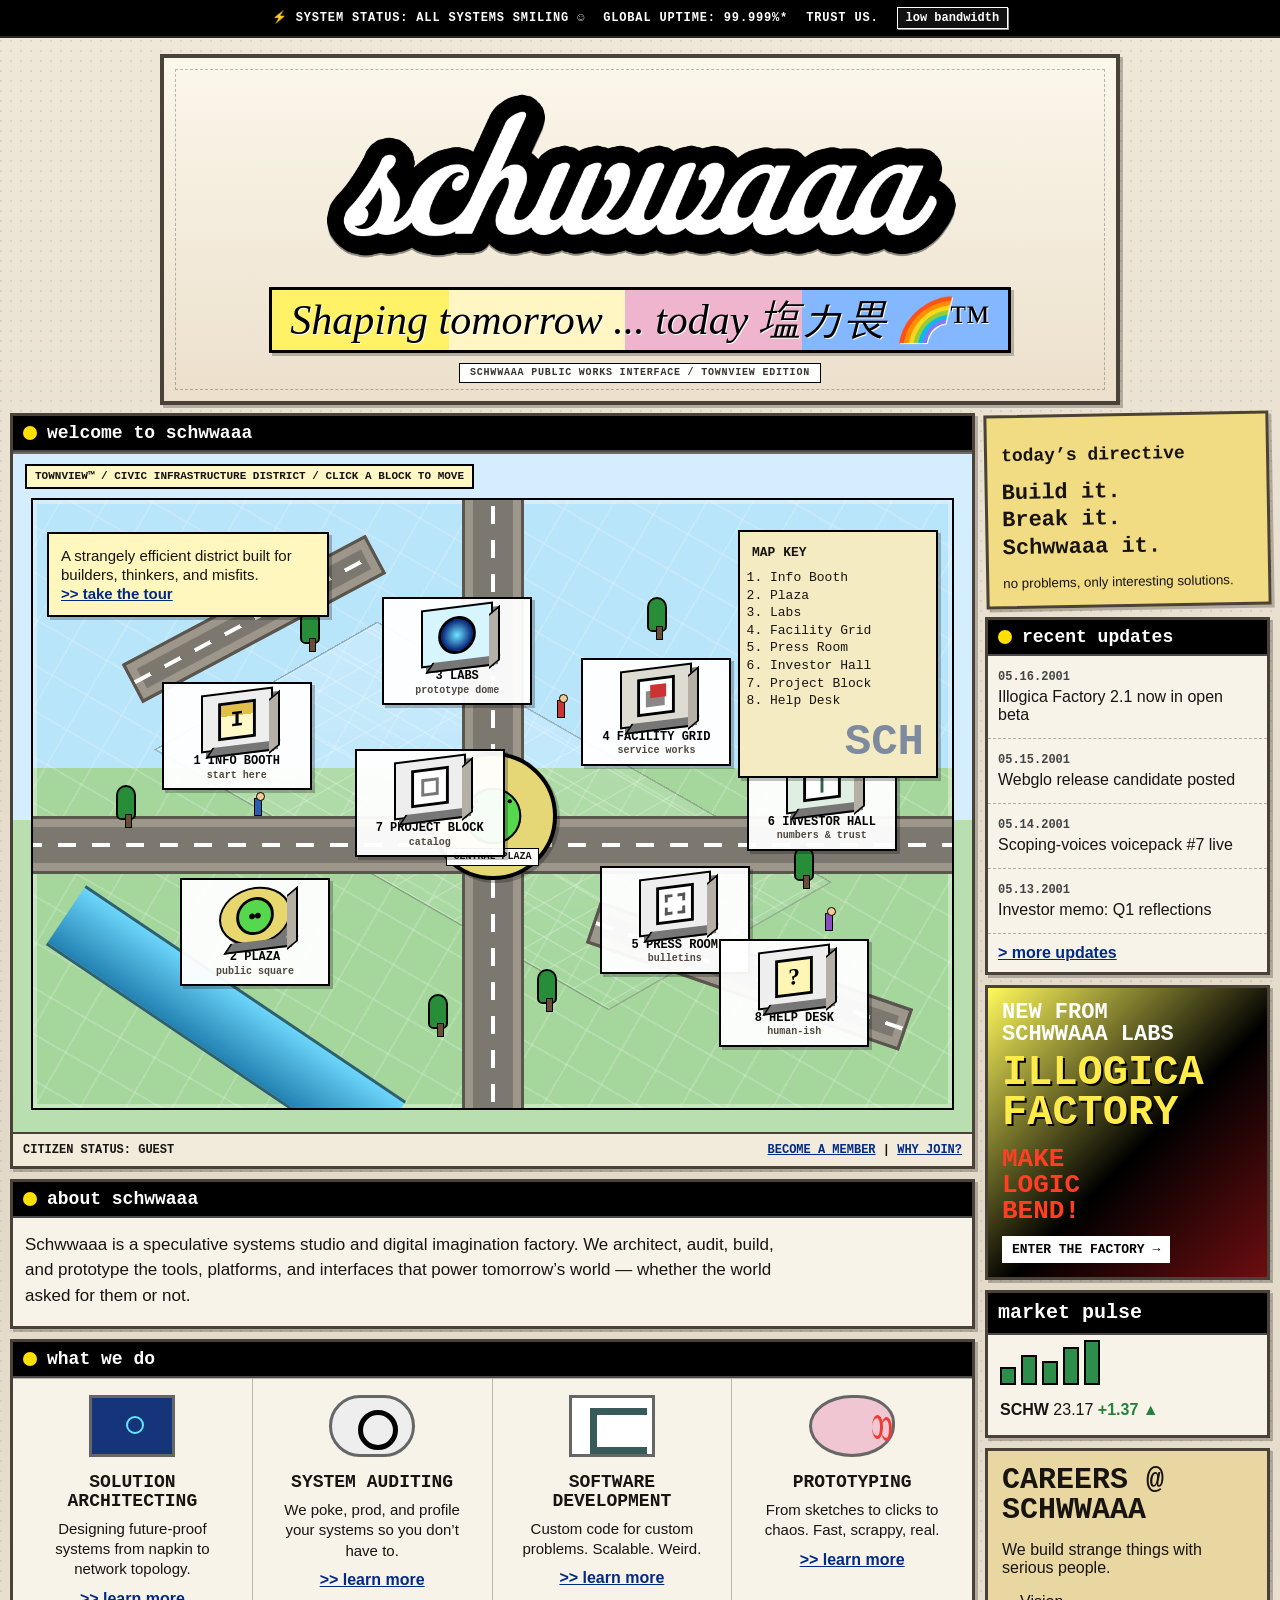
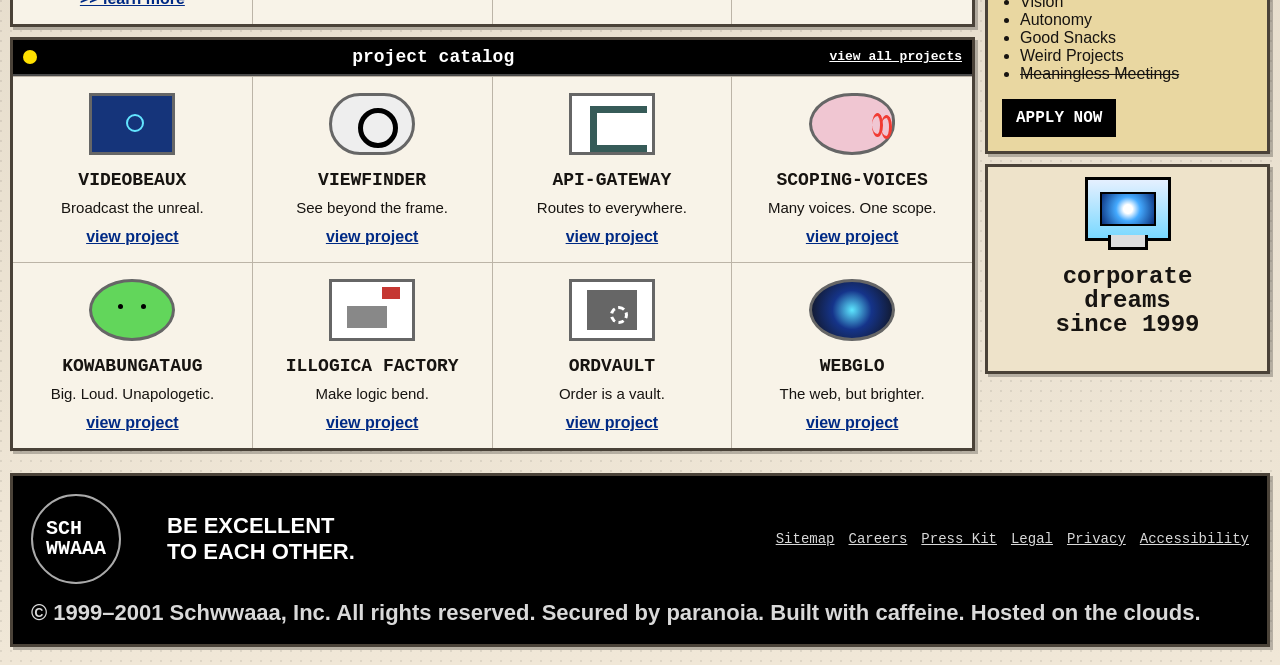
==== index.html @ 6b730156 "init" ====
<!doctype html>
<html lang="en">

<head>
    <meta charset="utf-8">
    <meta name="viewport" content="width=device-width, initial-scale=1">
    <title>schwwaaa — Shaping tomorrow ... today</title>
    <meta name="description" content="Schwwaaa architects, audits, builds, and prototypes strange useful systems for organizations shaping tomorrow today.">
    <meta name="keywords" content="schwwaaa, solution architecting, system auditing, software development, prototyping, creative technology, corporate portal, digital systems">
    <meta name="author" content="schwwaaa">
    <meta property="og:title" content="schwwaaa — Shaping tomorrow ... today">
    <meta property="og:description" content="A retro corporate portal for architecting, auditing, development, prototyping, and strange useful systems.">
    <meta property="og:type" content="website">
    <meta property="og:image" content="assets/schwwaaa-logo.png">
    <meta name="twitter:card" content="summary_large_image">
    <meta name="theme-color" content="#050505">
    <link rel="icon" href="assets/schwwaaa-logo.png">
    <link rel="stylesheet" href="styles.css">
    <script type="application/ld+json">
        {
            "@context": "https://schema.org",
            "@type": "Organization",
            "name": "schwwaaa",
            "url": "https://YOUR-DOMAIN",
            "description": "Schwwaaa provides solution architecting, system auditing, software development, and prototyping for strange useful systems.",
            "sameAs": [],
            "serviceType": ["Solution architecting", "System auditing", "Software development", "Prototyping"]
        }
    </script>
</head>

<body>
    <a class="skip-link" href="#main">Skip to content</a>

    <div class="system-strip" role="banner">
        <span>⚡ SYSTEM STATUS: <b>ALL SYSTEMS SMILING</b> ☺</span>
        <span>GLOBAL UPTIME: <b>99.999%*</b></span>
        <span>TRUST US.</span>
        <button class="tiny-mode" type="button" aria-pressed="false">low bandwidth</button>
    </div>

    <header class="site-header" id="top">


        <div class="brand-panel">
            <a class="brand" href="#top" aria-label="schwwaaa homepage">
                <img src="assets/schwwaaa-logo.png" alt="schwwaaa">
            </a>
            <p class="tagline">Shaping tomorrow ... today 塩カ畏 🌈™</p>
        </div>

        <!-- <form class="member-access" action="#search" aria-label="member access login">
      <h2>member access</h2>
      <label>username <input name="username" autocomplete="username"></label>
      <label>password <input type="password" name="password" autocomplete="current-password"></label>
      <button type="submit">login</button>
      <p><a href="#">register now!</a> | <a href="#">lost password?</a></p>
      <span class="employee-stamp">employees<br>click here</span>
    </form> -->
    </header>

    <!-- <nav class="topnav" aria-label="Main navigation">
        <a href="#home">home</a>
        <a href="#services">solutions</a>
        <a href="projects.html">projects</a>
        <a href="#about">about us</a>
        <a href="#careers">careers</a>
        <a href="#pressroom">pressroom</a>
        <a href="#contact">contact</a>
        <a href="#login">login</a>
        <form class="site-search" id="search" action="projects.html" aria-label="search schwwaaa">
            <label for="q">Search Schwwaaa</label>
            <input id="q" name="q" placeholder="Search Schwwaaa">
            <button type="submit">GO</button>
        </form>
    </nav> -->

    <div class="page-grid" id="home">

        <section class="hero-map panel" id="map" aria-labelledby="welcome-title">
            <div class="panel-title"><span></span>
                <h1 id="welcome-title">welcome to schwwaaa</h1>
            </div>
            <div class="map-stage town-stage">
                <div class="town-status">TownView™ / civic infrastructure district / click a block to move</div>
                <div class="town-board" role="img" aria-label="A retro 2.5D videogame-style town map using the Schwwaaa district icons.">
                    <div class="iso-ground"></div>
                    <div class="iso-street street-main"></div>
                    <div class="iso-street street-cross"></div>
                    <div class="iso-street street-upper"></div>
                    <div class="iso-street street-lower"></div>
                    <div class="iso-canal"></div>

                    <a class="town-node node-info" href="#info">
                        <span class="map-tile"><i class="ico booth"></i></span>
                        <b>1 Info Booth</b><em>start here</em>
                    </a>
                    <a class="town-node node-plaza" href="#plaza">
                        <span class="map-tile tile-plaza"><i class="ico plaza"></i></span>
                        <b>2 Plaza</b><em>public square</em>
                    </a>
                    <a class="town-node node-labs" href="#labs">
                        <span class="map-tile tile-labs"><i class="ico lab"></i></span>
                        <b>3 Labs</b><em>prototype dome</em>
                    </a>
                    <a class="town-node node-facility" href="#services">
                        <span class="map-tile tile-facility"><i class="ico factory"></i></span>
                        <b>4 Facility Grid</b><em>service works</em>
                    </a>
                    <a class="town-node node-press" href="#pressroom">
                        <span class="map-tile"><i class="ico press"></i></span>
                        <b>5 Press Room</b><em>bulletins</em>
                    </a>
                    <a class="town-node node-investor" href="#investors">
                        <span class="map-tile tile-investor"><i class="ico tower"></i></span>
                        <b>6 Investor Hall</b><em>numbers & trust</em>
                    </a>
                    <a class="town-node node-projects" href="projects.html">
                        <span class="map-tile"><i class="ico archive"></i></span>
                        <b>7 Project Block</b><em>catalog</em>
                    </a>
                    <a class="town-node node-help" href="#contact">
                        <span class="map-tile"><i class="ico help"></i></span>
                        <b>8 Help Desk</b><em>human-ish</em>
                    </a>

                    <div class="plaza-core" aria-hidden="true"><i class="ico plaza"></i><b>central plaza</b></div>
                    <i class="iso-tree tree-a"></i><i class="iso-tree tree-b"></i><i class="iso-tree tree-c"></i><i class="iso-tree tree-d"></i><i class="iso-tree tree-e"></i><i class="iso-tree tree-f"></i>
                    <i class="pixel-person person-a"></i><i class="pixel-person person-b"></i><i class="pixel-person person-c"></i><i class="pixel-person person-d"></i>
                </div>
                <div class="tour-note">A strangely efficient district built for builders, thinkers, and misfits.<br><a href="#about">&gt;&gt; take the tour</a></div>
                <div class="map-key"><b>MAP KEY</b>
                    <ol>
                        <li>Info Booth</li>
                        <li>Plaza</li>
                        <li>Labs</li>
                        <li>Facility Grid</li>
                        <li>Press Room</li>
                        <li>Investor Hall</li>
                        <li>Project Block</li>
                        <li>Help Desk</li>
                    </ol><em>SCH</em></div>
            </div>
            <footer class="map-footer">citizen status: guest <span><a href="#login">become a member</a> | <a href="#about">why join?</a></span></footer>
        </section>

        <aside class="left-rail" aria-label="World navigation">
            <!-- BEGIN COMMENTED OUT: enter the world
            <section class="panel menu-panel">
                <h2><span></span> enter the world</h2>
                <a href="#info"><i class="ico booth"></i><b>Info Booth</b></a>
                <a href="#map"><i class="ico town"></i><b>Town View</b></a>
                <a href="#plaza"><i class="ico plaza"></i><b>Plaza</b></a>
                <a href="#services"><i class="ico factory"></i><b>Facility Grid</b></a>
                <a href="#labs"><i class="ico lab"></i><b>Labs</b></a>
                <a href="#pressroom"><i class="ico press"></i><b>Press Room</b></a>
                <a href="#investors"><i class="ico tower"></i><b>Investor Hall</b></a>
                <a href="#careers"><i class="ico people"></i><b>Careers</b></a>
                <a href="#archive"><i class="ico archive"></i><b>The Archive</b></a>
                <a href="#contact"><i class="ico help"></i><b>Help Desk</b></a>
            </section>
            END COMMENTED OUT: enter the world -->
            <!-- BEGIN COMMENTED OUT: schwwaaa merch drop

            <section class="ad-patch merch">
                <div class="rail-marker"><i class="ico smiley"></i><span>promo</span></div>
                <h2>SCHWWAAA<br>MERCH DROP</h2>
                <p>limited run!</p>
                <div class="smile">☺</div>
                <b>TRUST<br>THE<br>PROCESS™</b>
                <small>kooky pins for cool humans</small>
            </section>
            END COMMENTED OUT: schwwaaa merch drop -->

            <!-- BEGIN COMMENTED OUT: community
<section class="panel community">
                <div class="rail-marker"><i class="ico people"></i><span>community</span></div>
                <h2><span></span> join the community</h2>
                <a href="#">› Forums</a>
                <a href="#">› Dev Diaries</a>
                <a href="#">› Idea Exchange</a>
                <a href="#">› Bug Bounty</a>
                <a href="#">› Events</a>
                <a href="#">› Member Map</a>
                <div class="tiny-crowd" aria-hidden="true"><i></i><i></i><i></i><i></i><i></i><i></i></div>
            </section>
END COMMENTED OUT: community -->

            <!-- BEGIN COMMENTED OUT: mailing list
<section class="panel loop-box">
                <div class="rail-marker"><i class="ico mail"></i><span>mailing list</span></div>
                <h2>stay in the loop</h2>
                <form action="#">
                    <label for="loop-email">Email</label>
                    <input id="loop-email" type="email" placeholder="your email">
                    <button>subscribe</button>
                    <label><input type="checkbox"> product updates</label>
                    <label><input type="checkbox"> investor updates</label>
                    <label><input type="checkbox"> chaos letters</label>
                    <small>we respect your inbox.</small>
                </form>
            </section>
END COMMENTED OUT: mailing list -->
        </aside>

        <main id="main" class="main-content">

            <section class="panel about-panel" id="about" aria-labelledby="about-title">
                <div class="panel-title"><span></span>
                    <h2 id="about-title">about schwwaaa</h2>
                </div>
                <p>Schwwaaa is a speculative systems studio and digital imagination factory. We architect, audit, build, and prototype the tools, platforms, and interfaces that power tomorrow’s world — whether the world asked for them or not.</p>
                <!-- <div class="crown-eye" aria-hidden="true"><span>♛</span><b>◉</b></div> -->
            </section>

            <section class="panel services-panel" id="services" aria-labelledby="services-title">
                <div class="panel-title"><span></span>
                    <h2 id="services-title">what we do</h2>
                </div>
                <div class="service-grid">
                    <article>
                        <i class="service-symbol architect"></i>
                        <h3>Solution architecting</h3>
                        <p>Designing future-proof systems from napkin to network topology.</p>
                        <a href="#contact">&gt;&gt; learn more</a>
                    </article>
                    <article>
                        <i class="service-symbol audit"></i>
                        <h3>System auditing</h3>
                        <p>We poke, prod, and profile your systems so you don’t have to.</p>
                        <a href="#contact">&gt;&gt; learn more</a>
                    </article>
                    <article>
                        <i class="service-symbol dev"></i>
                        <h3>Software development</h3>
                        <p>Custom code for custom problems. Scalable. Weird.</p>
                        <a href="#contact">&gt;&gt; learn more</a>
                    </article>
                    <article>
                        <i class="service-symbol proto"></i>
                        <h3>Prototyping</h3>
                        <p>From sketches to clicks to chaos. Fast, scrappy, real.</p>
                        <a href="#contact">&gt;&gt; learn more</a>
                    </article>
                </div>
            </section>

            <section class="panel project-panel" id="projects" aria-labelledby="projects-title">
                <div class="panel-title panel-title-link"><span></span>
                    <h2 id="projects-title">project catalog</h2><a href="projects.html">view all projects</a></div>
                <div class="project-grid">
                    <article><i class="project-icon tv"></i>
                        <h3>Videobeaux</h3>
                        <p>Broadcast the unreal.</p><a href="projects.html#videobeaux">view project</a></article>
                    <article><i class="project-icon eye"></i>
                        <h3>Viewfinder</h3>
                        <p>See beyond the frame.</p><a href="projects.html#viewfinder">view project</a></article>
                    <article><i class="project-icon gate"></i>
                        <h3>Api-gateway</h3>
                        <p>Routes to everywhere.</p><a href="projects.html#api-gateway">view project</a></article>
                    <article><i class="project-icon mouth"></i>
                        <h3>Scoping-voices</h3>
                        <p>Many voices. One scope.</p><a href="projects.html#scoping-voices">view project</a></article>
                    <article><i class="project-icon monster"></i>
                        <h3>Kowabungataug</h3>
                        <p>Big. Loud. Unapologetic.</p><a href="projects.html#kowabungataug">view project</a></article>
                    <article><i class="project-icon factory"></i>
                        <h3>Illogica Factory</h3>
                        <p>Make logic bend.</p><a href="projects.html#illogica-factory">view project</a></article>
                    <article><i class="project-icon vault"></i>
                        <h3>Ordvault</h3>
                        <p>Order is a vault.</p><a href="projects.html#ordvault">view project</a></article>
                    <article><i class="project-icon globe"></i>
                        <h3>Webglo</h3>
                        <p>The web, but brighter.</p><a href="projects.html#webglo">view project</a></article>
                </div>
            </section>

            <section class="bottom-utility">
                <!-- <section class="panel search-portal">
                    <h2>schwwaaa search portal™</h2>
                    <form action="#projects">
                        <label for="portal-search">Search</label>
                        <input id="portal-search" placeholder="search">
                        <button>search</button>
                        <div>
                            <label><input type="radio" name="scope" checked> world wide</label>
                            <label><input type="radio" name="scope"> schwwaaa world</label>
                            <label><input type="radio" name="scope"> project docs</label>
                        </div>
                        <small>searches may be monitored for improvement.</small>
                    </form>
                </section> -->

                <!-- <section class="panel sitemap-box">
                    <h2>site map</h2>
                    <pre>home
├─ about
├─ services
├─ projects
├─ community
├─ investors
├─ press
├─ careers
└─ help</pre>
                    <a href="#">&gt; full sitemap</a>
                </section> -->
            </section>
        </main>

        <aside class="right-rail" aria-label="Updates and utilities">
            <section class="sticky-note">
                <h2>today’s directive</h2>
                <p>Build it.<br>Break it.<br>Schwwaaa it.</p>
                <small>no problems, only interesting solutions.</small>
            </section>
            <section class="panel updates" id="pressroom">
                <h2><span></span> recent updates</h2>
                <article><time>05.16.2001</time>
                    <p>Illogica Factory 2.1 now in open beta</p>
                </article>
                <article><time>05.15.2001</time>
                    <p>Webglo release candidate posted</p>
                </article>
                <article><time>05.14.2001</time>
                    <p>Scoping-voices voicepack #7 live</p>
                </article>
                <article><time>05.13.2001</time>
                    <p>Investor memo: Q1 reflections</p>
                </article>
                <a href="#">&gt; more updates</a>
            </section>

            <section class="factory-ad" id="labs">
                <h2>NEW FROM<br>SCHWWAAA LABS</h2>
                <b>ILLOGICA<br>FACTORY</b>
                <span>MAKE<br>LOGIC<br>BEND!</span>
                <a href="#projects">ENTER THE FACTORY →</a>
            </section>

            <section class="panel market" id="investors">
                <h2>market pulse</h2>
                <div class="sparkline" aria-hidden="true"><span></span><span></span><span></span><span></span><span></span></div>
                <p><b>SCHW</b> <span>23.17</span> <strong>+1.37 ▲</strong></p>
                <!-- <a href="#">&gt; investor dashboard</a> -->
            </section>

            <section class="paper-card" id="careers">
                <h2>CAREERS @<br>SCHWWAAA</h2>
                <p>We build strange things with serious people.</p>
                <ul>
                    <li>Vision</li>
                    <li>Autonomy</li>
                    <li>Good Snacks</li>
                    <li>Weird Projects</li>
                    <li><s>Meaningless Meetings</s></li>
                </ul>
                <a href="#contact">APPLY NOW</a>
            </section>
            <section class="dreams-slot">
                <div class="header-left-card" aria-hidden="true">
                    <div class="monitor-head"><span></span></div>
                    <p>Corporate<br>Dreams<br>Since 1999</p>
                </div>
            </section>
        </aside>
    </div>

    <!-- <section class="wide-footer-widgets">
    <article class="panel contact-card" id="contact">
      <h2>talk to a human</h2>
      <p>We prefer real conversations. Let’s chat.</p>
      <a href="mailto:YOUR_EMAIL">contact us</a>
    </article>
    <article class="panel trust-box">
      <h2>trusted by (some)</h2>
      <div class="fake-logos"><b>ACME</b><b>Globex</b><b>Soylent</b><b>Umbrella</b><b>Buy N Large</b></div>
      <a href="#">and others.</a>
    </article>
  </section> -->

    <footer class="site-footer" id="contact">
        <div class="seal">SCH<br>WWAAA</div>
        <p>BE EXCELLENT<br>TO EACH OTHER.</p>
        <nav aria-label="Footer">
            <a href="#top">Sitemap</a>
            <a href="#careers">Careers</a>
            <a href="#pressroom">Press Kit</a>
            <a href="#">Legal</a>
            <a href="#">Privacy</a>
            <a href="#">Accessibility</a>
        </nav>
        <p class="footer-small">© 1999–2001 Schwwaaa, Inc. All rights reserved. Secured by paranoia. Built with caffeine. Hosted on the clouds.</p>
    </footer>

    <script src="script.js"></script>
</body>

</html>
---- styles.css ----
:root {
    --bg: #e8dfcf;
    --paper: #f8f3e8;
    --paper2: #eee5d6;
    --ink: #171411;
    --muted: #655b4d;
    --line: #4a4238;
    --black: #040404;
    --blue: #103990;
    --red: #ce3328;
    --yellow: #f2d746;
    --green: #56bd4d;
    --cream: #fff6c6;
    --shadow: 3px 3px 0 rgba(0, 0, 0, .24);
    --mono: ui-monospace, SFMono-Regular, Menlo, Monaco, Consolas, "Liberation Mono", monospace;
    --sans: "Trebuchet MS", Arial, sans-serif;
}

* {
    box-sizing: border-box
}

html {
    scroll-behavior: smooth
}

body {
    margin: 0;
    color: var(--ink);
    font-family: var(--sans);
    background: radial-gradient(circle at 1px 1px, rgba(0, 0, 0, .075) 1px, transparent 1.5px) 0 0/10px 10px, linear-gradient(180deg, #efe7d8, #e2d9c8 52%, #f0e7d7);
}

a {
    color: #002a85;
    font-weight: 900;
    text-decoration: underline
}

a:hover {
    text-decoration: none
}

img {
    display: block;
    max-width: 100%
}

.skip-link {
    position: absolute;
    left: -9999px
}

.skip-link:focus {
    left: 8px;
    top: 8px;
    z-index: 9999;
    background: #fff;
    padding: 8px;
    border: 2px solid #000
}

.system-strip {
    display: flex;
    justify-content: center;
    align-items: center;
    gap: 18px;
    flex-wrap: wrap;
    padding: 7px 12px;
    background: #000;
    color: #fff;
    border-bottom: 2px solid #262626;
    font: 900 12px/1 var(--mono);
    letter-spacing: .07em;
    text-transform: uppercase
}

.tiny-mode {
    border: 1px solid #fff;
    background: #111;
    color: #fff;
    font: inherit;
    padding: 4px 8px;
    box-shadow: 1px 1px 0 #999;
    cursor: pointer
}

.site-header {
    width: min(1500px, calc(100% - 20px));
    margin: 16px auto 8px;
    display: block
}

.brand-panel {
    position: relative;
    width: min(960px, 100%);
    margin-inline: auto;
    padding: 20px 20px 18px;
    border: 4px solid var(--line);
    background: linear-gradient(180deg, #fbf7eb, #ece0cc);
    box-shadow: var(--shadow);
    text-align: center;
    overflow: hidden
}

.brand-panel::before {
    content: "";
    position: absolute;
    inset: 11px;
    border: 1px dashed rgba(0, 0, 0, .25);
    pointer-events: none
}

.brand-panel::after {
    content: "schwwaaa public works interface / townview edition";
    position: relative;
    display: inline-block;
    margin-top: 10px;
    padding: 4px 10px;
    background: #fff;
    border: 1px solid #000;
    font: 900 10px/1 var(--mono);
    letter-spacing: .08em;
    text-transform: uppercase;
    color: #39342e
}

.brand {
    position: relative;
    display: flex;
    justify-content: center;
    align-items: center;
    margin: 0 auto;
    width: min(760px, 100%);
    padding: 0;
    background: transparent;
    border: 0;
    box-shadow: none
}

.brand img {
    width: min(660px, 100%);
    height: auto;
    filter: drop-shadow(3px 3px 0 #000) drop-shadow(-1px 0 0 #000) drop-shadow(0 -1px 0 #000) drop-shadow(0 2px 0 rgba(0, 0, 0, .4))
}

.tagline {
    position: relative;
    margin: 12px auto 0;
    width: max-content;
    max-width: 100%;
    padding: 8px 18px;
    background: linear-gradient(90deg, #fff267 0 24%, #fff6c4 24% 48%, #efb5cf 48% 72%, #83b7ff 72%);
    border: 3px solid #000;
    box-shadow: var(--shadow);
    font: italic clamp(22px, 4.2vw, 42px)/1.05 Georgia, serif;
    color: #000;
    text-shadow: 1px 1px 0 #fff
}

.topnav {
    width: min(1500px, calc(100% - 20px));
    margin: 0 auto 10px;
    display: flex;
    gap: 5px;
    align-items: center;
    flex-wrap: wrap;
    padding: 7px;
    background: #d1cbc0;
    border: 3px solid var(--line);
    box-shadow: var(--shadow)
}

.topnav>a {
    padding: 9px 13px;
    color: #000;
    background: #f7f2e8;
    border: 2px solid #70685b;
    text-decoration: none;
    font: 900 14px/1 var(--mono);
    text-transform: lowercase
}

.topnav>a:hover,
.topnav>a[aria-current="page"] {
    background: #fff1a8
}

.site-search {
    margin-left: auto;
    display: flex;
    gap: 5px;
    align-items: center
}

.site-search label {
    position: absolute;
    left: -9999px
}

.site-search input {
    padding: 9px 10px;
    border: 2px solid #777;
    background: #fff;
    min-width: 220px
}

.site-search button {
    padding: 9px 13px;
    border: 2px solid #000;
    background: #f5db37;
    font: 900 14px/1 var(--mono);
    cursor: pointer
}

.page-grid {
    width: min(1500px, calc(100% - 20px));
    margin: 0 auto 12px;
    display: grid;
    grid-template-columns: 255px minmax(0, 1fr) 285px;
    gap: 10px;
    align-items: start
}

.hero-map {
    grid-column: 1 / 3;
    grid-row: 1
}

.left-rail {
    grid-column: 1;
    grid-row: 2
}

.main-content {
    grid-column: 2;
    grid-row: 2
}

.right-rail {
    grid-column: 3;
    grid-row: 1 / span 2
}

.left-rail,
.right-rail,
.main-content {
    display: grid;
    gap: 10px
}

.panel,
.ad-patch,
.sticky-note,
.factory-ad,
.paper-card,
.header-left-card,
.site-footer,
.wide-footer-widgets article,
.project-directory,
.project-hero {
    border: 3px solid var(--line);
    background: var(--paper);
    box-shadow: var(--shadow)
}

.panel-title,
.panel>h2,
.project-heading {
    display: flex;
    align-items: center;
    gap: 10px;
    margin: 0;
    padding: 8px 10px;
    background: #000;
    color: #fff;
    border-bottom: 2px solid #4a4a4a;
    font: 900 18px/1 var(--mono);
    text-transform: lowercase
}

.panel-title h1,
.panel-title h2,
.project-heading h1,
.project-heading h2 {
    margin: 0;
    font: inherit
}

.panel-title span,
.panel>h2 span,
.project-heading span {
    display: inline-block;
    width: 14px;
    height: 14px;
    border-radius: 50%;
    background: #ffe000;
    box-shadow: 1px 1px 0 #000
}

.panel-title-link {
    justify-content: space-between
}

.panel-title-link a {
    color: #fff;
    font-size: 13px
}

.menu-panel {
    padding-bottom: 8px
}

.menu-panel a {
    display: flex;
    align-items: center;
    gap: 10px;
    padding: 8px 10px;
    border-bottom: 1px dashed #b6ad9c;
    color: #000;
    text-decoration: none;
    font-weight: 900
}

.menu-panel a:hover {
    background: #fff2b0
}

.ico,
.building,
.service-symbol,
.project-icon {
    display: inline-block;
    position: relative;
    flex: 0 0 auto
}

.ico {
    width: 26px;
    height: 26px;
    border: 2px solid #000;
    background: #fff
}

.ico.booth {
    background: linear-gradient(#e2bf4a 0 35%, #fff9c8 35%)
}

.ico.booth::before {
    content: "i";
    position: absolute;
    inset: 0;
    display: grid;
    place-items: center;
    font: 900 15px var(--mono)
}

.ico.town::before {
    content: "";
    position: absolute;
    left: 4px;
    bottom: 4px;
    width: 16px;
    height: 10px;
    background: #fff;
    border: 2px solid #000
}

.ico.town::after {
    content: "";
    position: absolute;
    left: 2px;
    top: 2px;
    border-left: 11px solid transparent;
    border-right: 11px solid transparent;
    border-bottom: 10px solid #d24431
}

.ico.plaza {
    border-radius: 50%;
    background: #56d84e
}

.ico.plaza::before,
.ico.plaza::after {
    content: "";
    position: absolute;
    width: 4px;
    height: 4px;
    border-radius: 50%;
    background: #000;
    top: 9px
}

.ico.plaza::before {
    left: 7px
}

.ico.plaza::after {
    right: 7px
}

.ico.factory::before {
    content: "";
    position: absolute;
    left: 4px;
    right: 5px;
    bottom: 4px;
    height: 11px;
    background: #888
}

.ico.factory::after {
    content: "";
    position: absolute;
    right: 4px;
    top: 3px;
    width: 11px;
    height: 9px;
    background: #c33
}

.ico.lab {
    border-radius: 50%;
    background: radial-gradient(circle, #6fe7ff, #0c2d80 65%, #000)
}

.ico.press::before {
    content: "";
    position: absolute;
    inset: 4px;
    border: 2px dashed #555
}

.ico.tower::before {
    content: "";
    position: absolute;
    left: 10px;
    right: 10px;
    top: 3px;
    bottom: 3px;
    background: #336247
}

.ico.people {
    border-radius: 50%;
    background: #f3c1cc
}

.ico.people::before,
.ico.people::after {
    content: "";
    position: absolute;
    width: 5px;
    height: 5px;
    border-radius: 50%;
    border: 2px solid #e43a2e;
    top: 8px
}

.ico.people::before {
    right: 1px
}

.ico.people::after {
    right: -6px
}

.ico.archive::before {
    content: "";
    position: absolute;
    inset: 5px;
    border: 2px solid #777
}

.ico.help {
    background: #fff5b5
}

.ico.help::before {
    content: "?";
    position: absolute;
    inset: 0;
    display: grid;
    place-items: center;
    font: 900 16px Georgia, serif
}

.ico.smiley {
    border-radius: 50%;
    background: #f0d61f
}

.ico.smiley::before {
    content: "☺";
    position: absolute;
    inset: 0;
    display: grid;
    place-items: center;
    font: 900 16px/1 var(--mono)
}

.ico.mail::before,
.ico.mail::after {
    content: "";
    position: absolute;
    left: 2px;
    right: 2px;
    top: 10px;
    height: 2px;
    background: #000
}

.ico.mail::before {
    transform: rotate(25deg)
}

.ico.mail::after {
    transform: rotate(-25deg)
}

.rail-marker {
    display: flex;
    align-items: center;
    gap: 8px;
    padding: 8px 10px;
    border-bottom: 1px dashed #b6ad9c;
    background: #e8dfcf;
    color: #574e42;
    font: 900 11px/1 var(--mono);
    letter-spacing: .05em;
    text-transform: uppercase
}

.merch {
    text-align: center;
    padding-bottom: 14px
}

.merch h2 {
    margin: 12px 0 2px;
    font: 900 23px/1 var(--mono)
}

.merch p {
    margin: 0;
    color: #d53000;
    font: 900 15px/1 var(--mono);
    text-transform: uppercase
}

.smile {
    width: 94px;
    height: 94px;
    margin: 10px auto;
    border: 4px solid #000;
    border-radius: 50%;
    background: #ffdc20;
    display: grid;
    place-items: center;
    font-size: 54px
}

.merch b {
    display: block;
    margin-bottom: 4px;
    font: 900 18px/1.2 var(--sans)
}

.merch small {
    display: block;
    padding: 0 14px
}

.community a {
    display: block;
    padding: 7px 10px;
    background: #000;
    color: #fff;
    border-bottom: 1px solid #404040;
    text-decoration: none;
    font: 800 13px/1 var(--mono)
}

.community a:hover {
    background: #17224c
}

.tiny-crowd {
    display: flex;
    gap: 5px;
    padding: 12px 10px
}

.tiny-crowd i {
    width: 14px;
    height: 20px;
    background: #ffde33;
    border: 2px solid #000;
    border-bottom: none;
    border-radius: 12px 12px 0 0
}

.loop-box h2 {
    padding: 10px;
    font: 900 20px/1 var(--mono);
    text-transform: lowercase
}

.loop-box form {
    display: grid;
    gap: 8px;
    padding: 0 10px 12px
}

.loop-box input[type=email] {
    padding: 8px;
    border: 2px solid #a49d8d
}

.loop-box button {
    justify-self: start;
    padding: 7px 10px;
    border: 2px solid #000;
    background: #eee;
    font: 900 17px/1 var(--mono)
}

.loop-box label {
    font-size: 13px
}

.loop-box small {
    font-size: 12px
}

.hero-map {
    overflow: hidden
}

.town-stage {
    position: relative;
    min-height: 680px;
    background: linear-gradient(#d4edff 0 54%, #b9deaf 54%);
    overflow: hidden;
    border-top: 2px solid #726b61
}

.town-status {
    position: absolute;
    left: 12px;
    top: 10px;
    z-index: 7;
    padding: 5px 8px;
    border: 2px solid #000;
    background: #fff7c4;
    font: 900 11px/1 var(--mono);
    text-transform: uppercase
}

.town-board {
    position: absolute;
    inset: 44px 18px 22px;
    border: 2px solid #000;
    background: linear-gradient(180deg, #b9e5fb 0 44%, #a5d79d 44%);
    box-shadow: inset 0 0 0 4px rgba(255, 255, 255, .35);
    overflow: hidden
}

.town-board::before {
    content: "";
    position: absolute;
    inset: -40px;
    background: repeating-linear-gradient(30deg, transparent 0 38px, rgba(255, 255, 255, .22) 38px 40px), repeating-linear-gradient(120deg, transparent 0 38px, rgba(255, 255, 255, .2) 38px 40px);
    opacity: .8
}

.iso-ground {
    position: absolute;
    left: 50%;
    top: 52%;
    z-index: 0;
    width: 70%;
    height: 52%;
    transform: translate(-50%, -50%) rotateX(55deg) rotateZ(45deg);
    background: linear-gradient(135deg, rgba(255, 255, 255, .2), transparent), repeating-linear-gradient(0deg, rgba(255, 255, 255, .25) 0 2px, transparent 2px 42px), repeating-linear-gradient(90deg, rgba(255, 255, 255, .22) 0 2px, transparent 2px 42px);
    border: 2px solid rgba(0, 0, 0, .25)
}

.iso-street {
    position: absolute;
    z-index: 1;
    background: #7d786f;
    border: 3px solid #5a554d;
    box-shadow: inset 0 0 0 8px #9d968b
}

.iso-street::after {
    content: "";
    position: absolute;
    left: 0;
    right: 0;
    top: 50%;
    height: 4px;
    transform: translateY(-50%);
    background: repeating-linear-gradient(90deg, #fff 0 18px, transparent 18px 34px)
}

.street-main {
    left: -5%;
    right: -5%;
    top: 52%;
    height: 58px
}

.street-cross {
    top: -5%;
    bottom: -5%;
    left: 50%;
    width: 62px;
    transform: translateX(-50%)
}

.street-cross::after {
    top: 0;
    bottom: 0;
    left: 50%;
    width: 4px;
    height: auto;
    transform: translateX(-50%);
    background: repeating-linear-gradient(180deg, #fff 0 18px, transparent 18px 34px)
}

.street-upper {
    left: 9%;
    right: 61%;
    top: 16%;
    height: 44px;
    transform: rotate(-28deg)
}

.street-lower {
    left: 60%;
    right: 4%;
    bottom: 18%;
    height: 44px;
    transform: rotate(19deg)
}

.iso-canal {
    position: absolute;
    z-index: 0;
    left: 0;
    right: 58%;
    bottom: 8%;
    height: 72px;
    background: linear-gradient(#69d5ff, #1b7db3);
    border-block: 3px solid #255a71;
    transform: rotate(34deg);
    opacity: .95
}

.tour-note {
    position: absolute;
    left: 34px;
    top: 78px;
    z-index: 8;
    width: 282px;
    padding: 12px;
    background: #fff7bd;
    border: 2px solid #000;
    box-shadow: var(--shadow);
    font-size: 15px;
    line-height: 1.28
}

.map-key {
    position: absolute;
    right: 34px;
    top: 76px;
    z-index: 8;
    width: 200px;
    padding: 12px;
    background: #f4ebc3;
    border: 2px solid #000;
    box-shadow: var(--shadow);
    font: 13px/1.35 var(--mono)
}

.map-key ol {
    margin: 8px 0 0 18px;
    padding: 0
}

.map-key em {
    display: block;
    text-align: right;
    margin-top: 10px;
    font: 900 44px/1 var(--mono);
    color: #314d88;
    opacity: .6
}

.plaza-core {
    position: absolute;
    left: 50%;
    top: 52%;
    z-index: 5;
    transform: translate(-50%, -50%);
    width: 128px;
    height: 128px;
    border: 4px solid #000;
    border-radius: 50%;
    background: #e5d775;
    box-shadow: var(--shadow);
    display: grid;
    place-items: center
}

.plaza-core .ico {
    width: 54px;
    height: 54px;
    transform: scale(1.05)
}

.plaza-core b {
    position: absolute;
    bottom: 10px;
    padding: 3px 6px;
    border: 1px solid #000;
    background: #fff;
    font: 900 10px/1 var(--mono);
    text-transform: uppercase
}

.town-node {
    position: absolute;
    z-index: 6;
    width: 150px;
    display: grid;
    justify-items: center;
    gap: 3px;
    padding: 7px 8px;
    background: rgba(255, 255, 255, .95);
    border: 2px solid #000;
    box-shadow: var(--shadow);
    color: #000;
    text-decoration: none;
    font: 900 11px/1.05 var(--mono);
    text-align: center;
    text-transform: uppercase
}

.town-node:hover {
    background: #fff6aa
}

.town-node b {
    font-size: 12px
}

.town-node em {
    font-style: normal;
    font-size: 10px;
    color: #4f473d;
    text-transform: lowercase
}

.map-tile {
    position: relative;
    width: 72px;
    height: 58px;
    display: grid;
    place-items: center;
    margin-bottom: 3px;
    transform: skewY(-7deg);
    background: #eee;
    border: 2px solid #000;
    box-shadow: 5px 5px 0 #777
}

.map-tile::before {
    content: "";
    position: absolute;
    left: 6px;
    right: -6px;
    bottom: -8px;
    height: 8px;
    background: #777;
    border: 2px solid #000;
    border-top: none;
    transform: skewX(-35deg);
    z-index: -1
}

.map-tile::after {
    content: "";
    position: absolute;
    right: -9px;
    top: 6px;
    bottom: -7px;
    width: 9px;
    background: #b4b0a6;
    border: 2px solid #000;
    border-left: none;
    transform: skewY(-35deg);
    z-index: -1
}

.map-tile .ico {
    transform: scale(1.45);
    transform-origin: center
}

.tile-plaza {
    border-radius: 50%;
    background: #e8d66f
}

.tile-labs {
    background: #d6f5ff
}

.tile-facility {
    background: #dedbd2
}

.tile-investor {
    background: #dff0e2
}

.node-info {
    left: 14%;
    top: 30%
}

.node-labs {
    left: 38%;
    top: 16%
}

.node-facility {
    right: 24%;
    top: 26%
}

.node-investor {
    right: 6%;
    top: 40%
}

.node-projects {
    left: 35%;
    top: 41%
}

.node-plaza {
    left: 16%;
    bottom: 20%
}

.node-press {
    right: 22%;
    bottom: 22%
}

.node-help {
    right: 9%;
    bottom: 10%
}

.iso-tree {
    position: absolute;
    z-index: 4;
    width: 20px;
    height: 35px;
    border: 2px solid #000;
    border-radius: 16px 16px 9px 9px;
    background: #278d38
}

.iso-tree::after {
    content: "";
    position: absolute;
    left: 7px;
    bottom: -10px;
    width: 5px;
    height: 12px;
    background: #694d34;
    border: 1px solid #000
}

.tree-a {
    left: 9%;
    top: 47%
}

.tree-b {
    left: 29%;
    top: 18%
}

.tree-c {
    left: 43%;
    bottom: 13%
}

.tree-d {
    right: 31%;
    top: 16%
}

.tree-e {
    right: 15%;
    top: 57%
}

.tree-f {
    right: 43%;
    bottom: 17%
}

.pixel-person {
    position: absolute;
    z-index: 5;
    width: 8px;
    height: 18px;
    border: 1px solid #000;
    background: #275db3
}

.pixel-person::before {
    content: "";
    position: absolute;
    left: 1px;
    top: -7px;
    width: 7px;
    height: 7px;
    border-radius: 50%;
    background: #f3cb90;
    border: 1px solid #000
}

.person-a {
    left: 24%;
    top: 49%
}

.person-b {
    left: 57%;
    top: 33%;
    background: #c33
}

.person-c {
    right: 29%;
    bottom: 35%;
    background: #358b2f
}

.person-d {
    right: 13%;
    bottom: 29%;
    background: #8a4cc3
}

.map-footer {
    display: flex;
    justify-content: space-between;
    gap: 10px;
    flex-wrap: wrap;
    padding: 10px;
    border-top: 2px solid #4a4238;
    background: #f2eadb;
    font: 900 12px/1 var(--mono);
    text-transform: uppercase
}

.about-panel {
    position: relative;
    padding-bottom: 18px
}

.about-panel p {
    margin: 0;
    padding: 14px 12px 0;
    max-width: 75%;
    font-size: 17px;
    line-height: 1.5
}

.crown-eye {
    position: absolute;
    right: 16px;
    top: 52px;
    width: 118px;
    height: 118px;
    border-radius: 50%;
    border: 3px solid #000;
    background: radial-gradient(circle, #ffe18a, #efb4d0 54%, #ddd);
    display: grid;
    place-items: center
}

.crown-eye span {
    position: absolute;
    top: 14px;
    font-size: 32px
}

.crown-eye b {
    font-size: 42px
}

.service-grid,
.project-grid {
    display: grid;
    grid-template-columns: repeat(4, 1fr);
    gap: 0
}

.service-grid article,
.project-grid article {
    padding: 16px;
    border-top: 1px solid #bcb4a7;
    border-right: 1px solid #bcb4a7;
    text-align: center
}

.service-grid article:nth-child(4n),
.project-grid article:nth-child(4n) {
    border-right: none
}

.service-grid h3,
.project-grid h3 {
    margin: 12px 0 8px;
    font: 900 18px/1.05 var(--mono);
    text-transform: uppercase
}

.service-grid p,
.project-grid p {
    margin: 0 0 10px;
    font-size: 15px;
    line-height: 1.35
}

.service-symbol,
.project-icon {
    width: 86px;
    height: 62px;
    margin: 0 auto;
    border: 3px solid #666;
    background: #fff
}

.service-symbol.architect,
.project-icon.tv {
    background: #15347a
}

.service-symbol.architect::before,
.project-icon.tv::before {
    content: "";
    position: absolute;
    left: 34px;
    top: 18px;
    width: 14px;
    height: 14px;
    border-radius: 50%;
    border: 2px solid #63e5ff
}

.service-symbol.audit,
.project-icon.eye {
    border-radius: 45px;
    background: #eee
}

.service-symbol.audit::before,
.project-icon.eye::before {
    content: "";
    position: absolute;
    left: 26px;
    top: 12px;
    width: 30px;
    height: 30px;
    border-radius: 50%;
    border: 5px solid #000
}

.service-symbol.dev::before,
.project-icon.gate::before {
    content: "";
    position: absolute;
    left: 18px;
    top: 10px;
    width: 50px;
    height: 32px;
    border: 7px solid #365b58;
    border-right: none
}

.service-symbol.proto,
.project-icon.mouth {
    border-radius: 50% 44% 50% 50%;
    background: #f0c6d2
}

.service-symbol.proto::before,
.service-symbol.proto::after,
.project-icon.mouth::before,
.project-icon.mouth::after {
    content: "";
    position: absolute;
    right: 9px;
    top: 17px;
    width: 8px;
    height: 18px;
    border-radius: 50%;
    border: 3px solid #f13b32;
    border-left: none
}

.service-symbol.proto::after,
.project-icon.mouth::after {
    right: 0;
    top: 19px
}

.project-icon.monster {
    border-radius: 50%;
    background: #62d65b
}

.project-icon.monster::before,
.project-icon.monster::after {
    content: "";
    position: absolute;
    top: 22px;
    width: 5px;
    height: 5px;
    border-radius: 50%;
    background: #000
}

.project-icon.monster::before {
    left: 26px
}

.project-icon.monster::after {
    right: 26px
}

.project-icon.factory::before {
    content: "";
    position: absolute;
    left: 15px;
    bottom: 10px;
    width: 40px;
    height: 22px;
    background: #888
}

.project-icon.factory::after {
    content: "";
    position: absolute;
    right: 12px;
    top: 5px;
    width: 18px;
    height: 12px;
    background: #c53732
}

.project-icon.vault::before {
    content: "";
    position: absolute;
    left: 15px;
    right: 15px;
    top: 8px;
    bottom: 8px;
    background: #666
}

.project-icon.vault::after {
    content: "";
    position: absolute;
    left: 38px;
    top: 24px;
    width: 12px;
    height: 12px;
    border-radius: 50%;
    border: 3px dashed #fff
}

.project-icon.globe {
    border-radius: 50%;
    background: radial-gradient(circle, #5de6ff, #15348a 40%, #111)
}

.bottom-utility {
    display: grid;
    grid-template-columns: 1.35fr .95fr 1.05fr;
    gap: 10px
}

.search-portal,
.sitemap-box {
    padding-bottom: 12px
}

.search-portal h2,
.sitemap-box h2 {
    padding: 12px 12px 0;
    font: 900 20px/1 var(--mono);
    text-transform: lowercase
}

.search-portal form {
    display: grid;
    gap: 8px;
    padding: 8px 12px 0
}

.search-portal input {
    padding: 8px;
    border: 2px solid #aaa
}

.search-portal button {
    justify-self: start;
    padding: 5px 10px;
    border: 2px solid #000;
    background: #ddd;
    font: 900 18px/1 var(--mono)
}

.search-portal div {
    display: grid;
    grid-template-columns: repeat(2, 1fr);
    gap: 10px;
    font: 14px var(--mono)
}

.search-portal div label:last-child {
    grid-column: 1/-1
}

.search-portal small {
    font-size: 12px
}

.sticky-note {
    padding: 14px;
    background: #f1dc84;
    transform: rotate(-1deg)
}

.sticky-note h2 {
    font: 900 18px/1 var(--mono);
    text-transform: lowercase
}

.sticky-note p {
    margin: 12px 0;
    font: 900 22px/1.25 var(--mono)
}

.sitemap-box pre {
    margin: 0;
    padding: 10px 12px;
    font: 14px/1.15 var(--mono);
    white-space: pre-wrap
}

.sitemap-box>a {
    display: block;
    padding: 0 12px 12px
}

.updates article {
    padding: 10px;
    border-bottom: 1px dashed #b6ad9c
}

.updates time {
    font: 900 12px var(--mono);
    color: #444
}

.updates p {
    margin: 4px 0
}

.updates>a {
    display: block;
    padding: 10px
}

.factory-ad {
    padding: 14px;
    background: linear-gradient(135deg, #fff95c, #000 55%, #6c0d10);
    color: #fff
}

.factory-ad h2 {
    font: 900 22px/1 var(--mono);
    margin: 0 0 8px
}

.factory-ad b {
    display: block;
    margin: 8px 0 12px;
    color: #ffec4a;
    text-shadow: 2px 2px 0 #000;
    font: 900 42px/.95 var(--mono)
}

.factory-ad span {
    display: block;
    color: #ff3e24;
    font: 900 26px/1 var(--mono)
}

.factory-ad a {
    display: inline-block;
    margin-top: 12px;
    padding: 6px 10px;
    background: #fff;
    color: #000;
    text-decoration: none;
    font: 900 13px var(--mono)
}

.market h2 {
    padding: 10px;
    font: 900 20px/1 var(--mono);
    text-transform: lowercase
}

.sparkline {
    display: flex;
    align-items: flex-end;
    gap: 5px;
    height: 50px;
    padding: 0 12px
}

.sparkline span {
    width: 16px;
    background: #2d8d4a;
    border: 2px solid #000
}

.sparkline span:nth-child(1) {
    height: 18px
}

.sparkline span:nth-child(2) {
    height: 30px
}

.sparkline span:nth-child(3) {
    height: 24px
}

.sparkline span:nth-child(4) {
    height: 38px
}

.sparkline span:nth-child(5) {
    height: 45px
}

.market p,
.market a {
    padding: 0 12px
}

.market strong {
    color: #24813c
}

.paper-card {
    padding: 14px;
    background: #e9d7a1
}

.paper-card h2 {
    font: 900 30px/1 var(--mono);
    margin: 0 0 8px
}

.paper-card ul {
    margin: 0 0 16px 18px;
    padding: 0
}

.paper-card a {
    display: inline-block;
    padding: 10px 14px;
    background: #000;
    color: #fff;
    text-decoration: none;
    font: 900 16px var(--mono)
}

.header-left-card {
    display: flex;
    flex-direction: column;
    align-items: center;
    text-align: center;
    padding: 10px;
    background: #eee3ca
}

.monitor-head {
    width: 86px;
    height: 64px;
    border: 3px solid #000;
    background: linear-gradient(#e5f0ff, #79d8ff);
    position: relative
}

.monitor-head::after {
    content: "";
    position: absolute;
    left: 20px;
    right: 20px;
    bottom: -12px;
    height: 12px;
    border: 3px solid #000;
    border-top: none;
    background: #ddd
}

.monitor-head span {
    position: absolute;
    inset: 12px;
    border: 2px solid #000;
    background: radial-gradient(circle, #fff 0 15%, #4af 40%, #0b2f7a 100%)
}

.header-left-card p {
    font: 900 24px/1 var(--mono);
    text-transform: lowercase
}

.wide-footer-widgets {
    width: min(1500px, calc(100% - 20px));
    margin: 0 auto 10px;
    display: grid;
    grid-template-columns: 1fr 1fr;
    gap: 10px
}

.contact-card,
.trust-box {
    padding: 14px 14px 18px
}

.contact-card h2,
.trust-box h2 {
    font: 900 28px/1 var(--mono);
    margin: 0 0 18px
}

.fake-logos {
    display: flex;
    gap: 18px;
    flex-wrap: wrap;
    font: 900 28px/1 var(--sans);
    margin: 24px 0 8px
}

.site-footer {
    width: min(1500px, calc(100% - 20px));
    margin: 0 auto 18px;
    padding: 18px;
    background: #000;
    color: #fff;
    display: grid;
    grid-template-columns: 120px 1fr auto;
    gap: 16px;
    align-items: center
}

.seal {
    width: 90px;
    height: 90px;
    border-radius: 50%;
    border: 2px solid #aaa;
    display: grid;
    place-items: center;
    font: 900 20px/1 var(--mono)
}

.site-footer>p {
    margin: 0;
    font: 900 22px/1.2 var(--sans)
}

.site-footer nav {
    display: flex;
    gap: 14px;
    flex-wrap: wrap;
    justify-content: flex-end
}

.site-footer nav a,
.footer-small {
    color: #d9d9d9;
    font: 14px var(--mono)
}

.footer-small {
    grid-column: 1/-1;
    margin-top: 8px
}

.low-bandwidth .town-board::before,
.low-bandwidth .street-upper,
.low-bandwidth .street-lower,
.low-bandwidth .crown-eye {
    display: none
}

.projects-shell {
    width: min(1500px, calc(100% - 20px));
    margin: 0 auto 16px;
    display: grid;
    grid-template-columns: 260px minmax(0, 1fr);
    gap: 10px
}

.project-directory {
    padding-bottom: 12px
}

.project-directory h2 {
    margin: 0;
    padding: 10px;
    background: #000;
    color: #fff;
    font: 900 18px/1 var(--mono);
    text-transform: lowercase
}

.project-directory a {
    display: flex;
    align-items: center;
    gap: 9px;
    padding: 9px 10px;
    border-bottom: 1px dashed #b6ad9c;
    color: #000;
    text-decoration: none;
    font: 900 13px var(--mono)
}

.project-directory a:hover {
    background: #fff2b0
}

.projects-main {
    display: grid;
    gap: 10px
}

.project-hero {
    padding: 0 0 16px;
    background: linear-gradient(180deg, #fffdf4, #ece2d0)
}

.project-hero-copy {
    display: grid;
    grid-template-columns: 1.25fr .75fr;
    gap: 16px;
    padding: 18px
}

.project-hero h1 {
    font: 900 clamp(34px, 5vw, 72px)/.9 var(--mono);
    letter-spacing: -.05em;
    text-transform: uppercase;
    margin: 0
}

.project-hero p {
    font-size: 18px;
    line-height: 1.4
}

.catalog-stats {
    display: grid;
    grid-template-columns: repeat(3, 1fr);
    gap: 8px
}

.catalog-stats span {
    padding: 12px;
    background: #000;
    color: #fff;
    border: 2px solid #000;
    box-shadow: var(--shadow);
    font: 900 13px var(--mono);
    text-transform: uppercase
}

.catalog-stats b {
    display: block;
    color: #ffe000;
    font-size: 28px
}

.extended-grid {
    display: grid;
    grid-template-columns: repeat(2, 1fr);
    gap: 10px
}

.project-detail {
    position: relative;
    padding: 14px 14px 16px;
    background: #f8f3e8;
    border: 3px solid var(--line);
    box-shadow: var(--shadow)
}

.project-detail header {
    display: flex;
    align-items: flex-start;
    gap: 12px;
    margin-bottom: 12px
}

.project-detail .project-icon {
    margin: 0;
    flex: 0 0 auto
}

.project-detail h2 {
    margin: 0;
    font: 900 25px/1 var(--mono);
    text-transform: uppercase
}

.project-detail p {
    font-size: 16px;
    line-height: 1.38
}

.project-detail ul {
    margin: 12px 0;
    padding-left: 19px
}

.project-detail li {
    margin: 5px 0
}

.project-status {
    display: inline-block;
    padding: 5px 8px;
    background: #fff0a8;
    border: 2px solid #000;
    font: 900 11px var(--mono);
    text-transform: uppercase
}

.project-detail footer {
    display: flex;
    gap: 8px;
    flex-wrap: wrap;
    margin-top: 12px
}

.project-detail footer span {
    padding: 4px 7px;
    border: 1px solid #000;
    background: #fff;
    font: 800 11px var(--mono);
    text-transform: uppercase
}

.catalog-note {
    padding: 12px;
    background: #f1dc84;
    border: 3px solid var(--line);
    box-shadow: var(--shadow)
}

.catalog-note h2 {
    margin: 0 0 8px;
    font: 900 24px/1 var(--mono)
}

.catalog-note p {
    margin: 0;
    font-size: 17px
}

@media (max-width:1200px) {
    .page-grid {
        grid-template-columns: 220px minmax(0, 1fr)
    }
    .hero-map {
        grid-column: 1/-1;
        grid-row: auto
    }
    .left-rail {
        grid-column: 1;
        grid-row: auto
    }
    .main-content {
        grid-column: 2;
        grid-row: auto
    }
    .right-rail {
        grid-column: 1/-1;
        grid-row: auto;
        grid-template-columns: repeat(4, 1fr)
    }
    .service-grid,
    .project-grid,
    .extended-grid {
        grid-template-columns: repeat(2, 1fr)
    }
    .bottom-utility {
        grid-template-columns: repeat(2, 1fr)
    }
    .bottom-utility .sitemap-box {
        grid-column: 1/-1
    }
    .town-stage {
        min-height: 720px
    }
    .node-investor {
        right: 4%;
        top: 38%
    }
    .node-help {
        right: 6%;
        bottom: 8%
    }
    .projects-shell {
        grid-template-columns: 220px minmax(0, 1fr)
    }
}

@media (max-width:900px) {
    .brand-panel {
        padding: 16px 12px
    }
    .tagline {
        font-size: 26px;
        text-align: center
    }
    .brand-panel::after {
        font-size: 9px
    }
    .topnav {
        display: grid;
        grid-template-columns: repeat(4, 1fr)
    }
    .site-search {
        grid-column: 1/-1;
        margin-left: 0
    }
    .page-grid {
        grid-template-columns: 1fr
    }
    .left-rail,
    .right-rail {
        grid-template-columns: repeat(2, 1fr)
    }
    .main-content,
    .left-rail,
    .right-rail {
        grid-column: 1;
        grid-row: auto
    }
    .wide-footer-widgets {
        grid-template-columns: 1fr
    }
    .site-footer {
        grid-template-columns: 1fr;
        text-align: center
    }
    .site-footer nav {
        justify-content: center
    }
    .town-stage {
        min-height: 820px
    }
    .town-board {
        inset: 44px 10px 18px
    }
    .map-key {
        top: 72px;
        right: 22px;
        width: 176px
    }
    .tour-note {
        left: 22px;
        top: 72px;
        width: 244px
    }
    .node-info {
        left: 5%;
        top: 26%
    }
    .node-labs {
        left: 37%;
        top: 18%
    }
    .node-facility {
        right: 10%;
        top: 30%
    }
    .node-investor {
        right: 6%;
        top: 48%
    }
    .node-press {
        right: 15%;
        bottom: 16%
    }
    .node-plaza {
        left: 7%;
        bottom: 17%
    }
    .node-projects {
        left: 35%;
        top: 42%
    }
    .node-help {
        right: 7%;
        bottom: 5%
    }
    .projects-shell {
        grid-template-columns: 1fr
    }
    .project-directory {
        display: grid;
        grid-template-columns: repeat(2, 1fr)
    }
    .project-directory h2 {
        grid-column: 1/-1
    }
    .project-hero-copy {
        grid-template-columns: 1fr
    }
}

@media (max-width:700px) {
    .system-strip {
        font-size: 10px;
        gap: 8px
    }
    .brand img {
        width: min(560px, 100%)
    }
    .tagline {
        font-size: 20px
    }
    .topnav {
        grid-template-columns: repeat(2, 1fr)
    }
    .left-rail,
    .right-rail,
    .bottom-utility,
    .service-grid,
    .project-grid,
    .extended-grid,
    .project-directory {
        grid-template-columns: 1fr
    }
    .service-grid article,
    .project-grid article {
        border-right: none
    }
    .town-stage {
        min-height: 1080px
    }
    .town-board {
        position: relative;
        inset: auto;
        margin: 12px;
        min-height: 900px
    }
    .tour-note,
    .map-key {
        position: relative;
        left: auto;
        right: auto;
        top: auto;
        width: auto;
        margin: 12px;
        max-width: none
    }
    .plaza-core {
        width: 108px;
        height: 108px
    }
    .street-upper,
    .street-lower {
        display: none
    }
    .town-node {
        width: 132px
    }
    .node-info {
        left: 10px;
        top: 150px
    }
    .node-labs {
        right: 10px;
        left: auto;
        top: 158px
    }
    .node-facility {
        right: 10px;
        top: 308px
    }
    .node-projects {
        left: 10px;
        top: 308px
    }
    .node-plaza {
        left: 10px;
        bottom: 315px
    }
    .node-press {
        right: 10px;
        bottom: 315px
    }
    .node-investor {
        right: 10px;
        top: 585px
    }
    .node-help {
        left: 10px;
        bottom: 145px
    }
    .about-panel p {
        max-width: none;
        padding-right: 12px
    }
    .crown-eye {
        display: none
    }
    .project-hero-copy {
        padding: 14px
    }
    .catalog-stats {
        grid-template-columns: 1fr
    }
    .project-detail header {
        align-items: center
    }
    .project-detail h2 {
        font-size: 21px
    }
}


/* v3 layout update: community + mailing list are commented out in HTML, so the left rail is removed and lower content expands left. */

.left-rail {
    display: none !important;
}

.main-content {
    grid-column: 1 / 3;
    grid-row: 2;
}

.about-panel,
.services-panel,
.project-panel,
.bottom-utility {
    width: 100%;
}

.about-panel p {
    max-width: 82%;
}

@media (max-width: 1200px) {
    .main-content {
        grid-column: 1 / -1;
        grid-row: auto;
    }
}

@media (max-width: 900px) {
    .main-content {
        grid-column: 1;
        grid-row: auto;
    }
}

@media (max-width: 700px) {
    .about-panel p {
        max-width: none;
    }
}
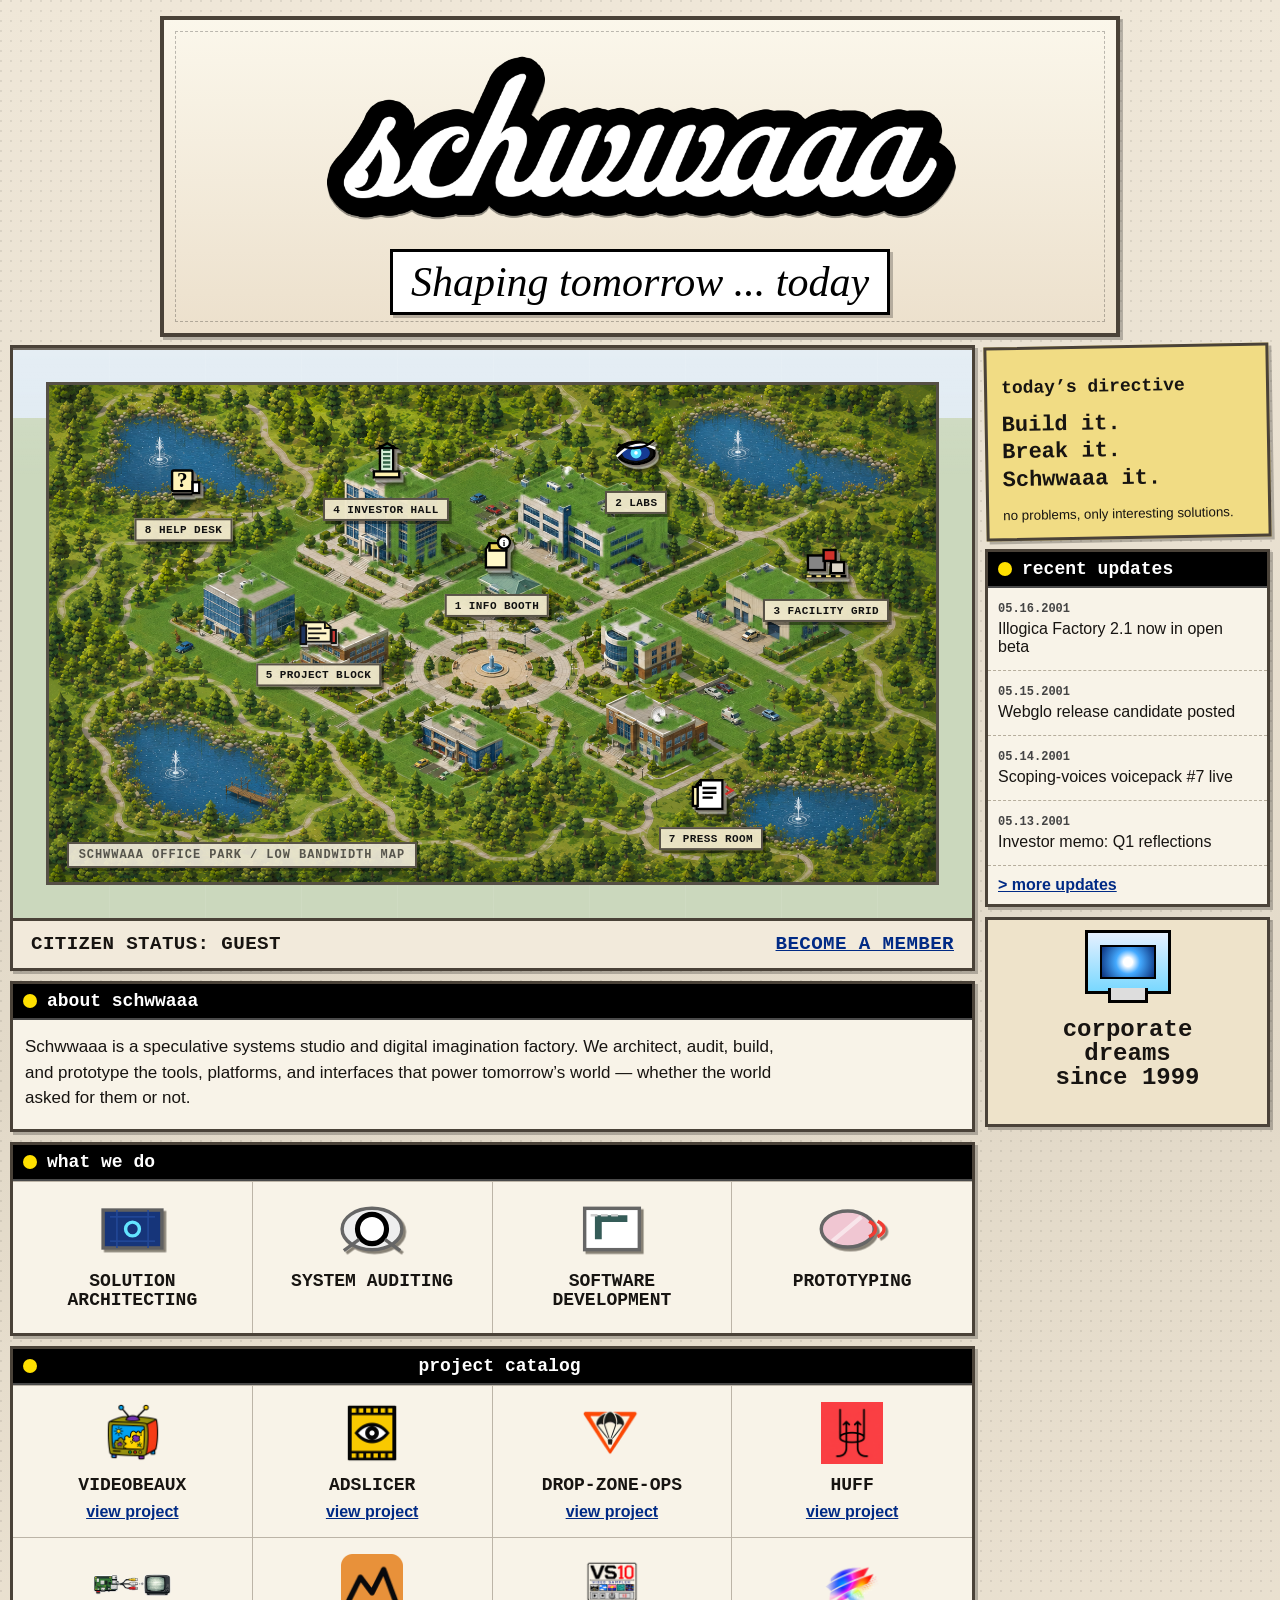
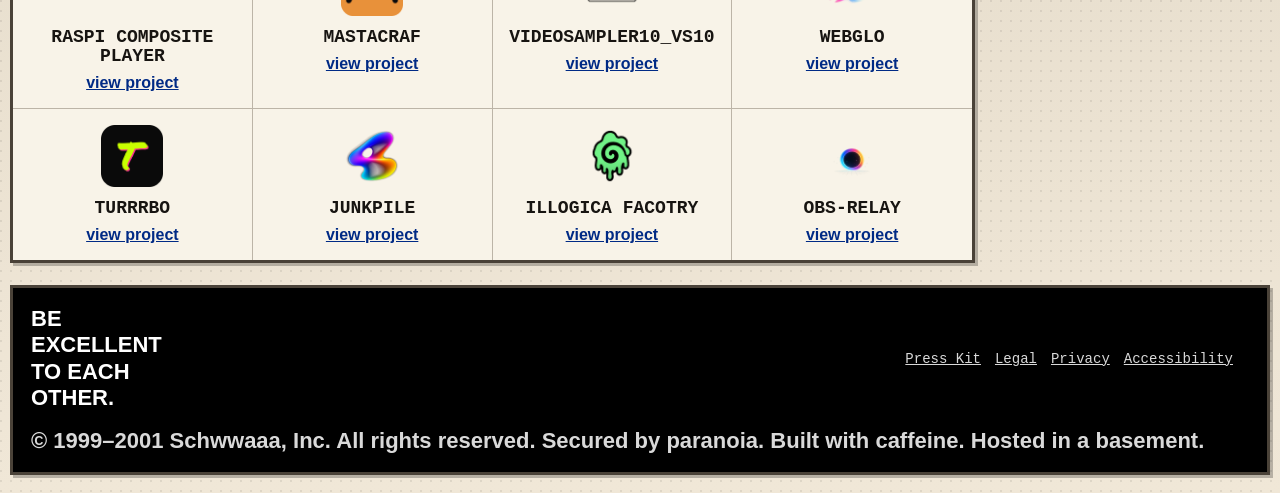
==== commit d7dea3e3: "updated website" ====
--- a/index.html
+++ b/index.html
@@ -29,15 +29,20 @@
     </script>
 </head>
 
-<body>
+<body class="high-resolution low-bandwidth">
     <a class="skip-link" href="#main">Skip to content</a>
-
-    <div class="system-strip" role="banner">
-        <span>⚡ SYSTEM STATUS: <b>ALL SYSTEMS SMILING</b> ☺</span>
-        <span>GLOBAL UPTIME: <b>99.999%*</b></span>
-        <span>TRUST US.</span>
-        <button class="tiny-mode" type="button" aria-pressed="false">low bandwidth</button>
-    </div>
+    <div class="lowland-world" aria-hidden="true"></div>
+    <div class="lowland-fizzle" aria-hidden="true"></div>
+
+    <!-- <div class="system-strip" role="banner">
+        <span class="system-title"><i aria-hidden="true"></i>welcome to schwwaaa</span>
+        <span class="resolution-controls" aria-label="Resolution mode selector">
+            <span>BANDWIDTH:</span>
+        <button class="resolution-button resolution-button-high" type="button" data-resolution="high" aria-pressed="true">HIGH RES</button>
+        <span class="resolution-divider" aria-hidden="true">|</span>
+        <button class="resolution-button resolution-button-low tiny-mode" type="button" data-resolution="low" aria-pressed="false">LOW RES</button>
+        </span>
+    </div> -->
 
     <header class="site-header" id="top">
 
@@ -46,7 +51,8 @@
             <a class="brand" href="#top" aria-label="schwwaaa homepage">
                 <img src="assets/schwwaaa-logo.png" alt="schwwaaa">
             </a>
-            <p class="tagline">Shaping tomorrow ... today 塩カ畏 🌈™</p>
+            <p class="tagline">Shaping tomorrow ... today</p>
+            <!-- <p class="tagline">Shaping tomorrow ... today 塩カ畏 🌈™</p> -->
         </div>
 
         <!-- <form class="member-access" action="#search" aria-label="member access login">
@@ -78,70 +84,113 @@
     <div class="page-grid" id="home">
 
         <section class="hero-map panel" id="map" aria-labelledby="welcome-title">
-            <div class="panel-title"><span></span>
+            <!-- <div class="panel-title"><span></span>
                 <h1 id="welcome-title">welcome to schwwaaa</h1>
+            </div> -->
+            <!-- <div class="system-strip" role="banner">
+                <span class="system-title"><i aria-hidden="true"></i>welcome to schwwaaa</span>
+                <span class="resolution-controls" aria-label="Resolution mode selector">
+            <span>BANDWIDTH:</span>
+                <button class="resolution-button resolution-button-high" type="button" data-resolution="high" aria-pressed="true">HIGH RES</button>
+                <span class="resolution-divider" aria-hidden="true">|</span>
+                <button class="resolution-button resolution-button-low tiny-mode" type="button" data-resolution="low" aria-pressed="false">LOW RES</button>
+                </span>
+            </div> -->
+            <div class="map-stage town-stage office-park-stage">
+                <div class="town-board office-park-board campus-map-desktop" role="img" aria-label="An isometric office park map showing the Schwwaaa campus as a navigable low-bandwidth corporate campus.">
+                    <img class="office-map-art generated-office-park-map generated-office-park-map--high" src="assets/office-park-map-generated.png" alt="Isometric 2.5D office park map for Schwwaaa, with connected roads and a corporate campus layout.">
+                    <img class="office-map-art generated-office-park-map generated-office-park-map--low" src="assets/office-park-map-lowland-v23.png" alt="Low-resolution Schwwaaa campus map with roads dissolved into grass.">
+
+                    <a class="town-node node-info" href="#info">
+                        <span class="map-marker"><img class="map-icon-img" src="assets/icons/map-info-booth.svg"
+                                alt=""></span>
+                        <b>1 Info Booth</b><em>visitor center</em>
+                    </a>
+                    <a class="town-node node-labs" href="#labs">
+                        <span class="map-marker"><img class="map-icon-img" src="assets/icons/map-labs.svg"
+                                alt=""></span>
+                        <b>2 Labs</b><em>prototype campus</em>
+                    </a>
+                    <a class="town-node node-facility" href="#services">
+                        <span class="map-marker"><img class="map-icon-img" src="assets/icons/map-facility-grid.svg"
+                                alt=""></span>
+                        <b>3 Facility Grid</b><em>service works</em>
+                    </a>
+                    <a class="town-node node-investor" href="#investors">
+                        <span class="map-marker"><img class="map-icon-img" src="assets/icons/map-investor-hall.svg"
+                                alt=""></span>
+                        <b>4 Investor Hall</b><em>numbers & trust</em>
+                    </a>
+                    <a class="town-node node-projects" href="projects.html">
+                        <span class="map-marker"><img class="map-icon-img" src="assets/icons/map-project-block.svg"
+                                alt=""></span>
+                        <b>5 Project Block</b><em>catalog</em>
+                    </a>
+                    <!-- BEGIN COMMENTED OUT: Central Commons desktop map pin
+                    <a class="town-node node-plaza" href="#plaza">
+                        <span class="map-marker"><img class="map-icon-img" src="assets/icons/map-plaza.svg" alt=""></span>
+                        <b>6 Central Commons</b><em>shared court</em>
+                    </a>
+                    END COMMENTED OUT: Central Commons desktop map pin -->
+                    <a class="town-node node-press" href="#pressroom">
+                        <span class="map-marker"><img class="map-icon-img" src="assets/icons/map-press-room.svg"
+                                alt=""></span>
+                        <b>7 Press Room</b><em>bulletins</em>
+                    </a>
+                    <a class="town-node node-help" href="#contact">
+                        <span class="map-marker"><img class="map-icon-img" src="assets/icons/map-help-desk.svg"
+                                alt=""></span>
+                        <b>8 Help Desk</b><em>human-ish</em>
+                    </a>
+                </div>
+                <div class="campus-map-mobile" aria-label="Schwwaaa campus district selector">
+                    <div class="mobile-map-preview">
+                        <img src="assets/office-park-map-generated.png" alt="Schwwaaa isometric office park map preview">
+                        <span>townview mobile</span>
+                    </div>
+                    <nav class="district-list" aria-label="Schwwaaa campus locations">
+                        <a class="district-card" href="#info">
+                            <img src="assets/icons/map-info-booth.svg" alt="">
+                            <span><b>Info Booth</b><em>visitor center / orientation</em></span>
+                        </a>
+                        <a class="district-card" href="#labs">
+                            <img src="assets/icons/map-labs.svg" alt="">
+                            <span><b>Labs</b><em>prototype campus / experiments</em></span>
+                        </a>
+                        <a class="district-card" href="#services">
+                            <img src="assets/icons/map-facility-grid.svg" alt="">
+                            <span><b>Facility Grid</b><em>solution architecting / system work</em></span>
+                        </a>
+                        <a class="district-card" href="#investors">
+                            <img src="assets/icons/map-investor-hall.svg" alt="">
+                            <span><b>Investor Hall</b><em>numbers, trust, and institutional fog</em></span>
+                        </a>
+                        <a class="district-card" href="projects.html">
+                            <img src="assets/icons/map-project-block.svg" alt="">
+                            <span><b>Project Block</b><em>catalog of strange useful systems</em></span>
+                        </a>
+                        <!-- BEGIN COMMENTED OUT: Central Commons mobile district card
+                        <a class="district-card" href="#plaza">
+                            <img src="assets/icons/map-plaza.svg" alt="">
+                            <span><b>Central Commons</b><em>shared court / public weirdness</em></span>
+                        </a>
+                        END COMMENTED OUT: Central Commons mobile district card -->
+                        <a class="district-card" href="#pressroom">
+                            <img src="assets/icons/map-press-room.svg" alt="">
+                            <span><b>Press Room</b><em>bulletins, claims, artifacts</em></span>
+                        </a>
+                        <a class="district-card" href="#contact">
+                            <img src="assets/icons/map-help-desk.svg" alt="">
+                            <span><b>Help Desk</b><em>talk to a human-ish operator</em></span>
+                        </a>
+                    </nav>
+                </div>
             </div>
-            <div class="map-stage town-stage">
-                <div class="town-status">TownView™ / civic infrastructure district / click a block to move</div>
-                <div class="town-board" role="img" aria-label="A retro 2.5D videogame-style town map using the Schwwaaa district icons.">
-                    <div class="iso-ground"></div>
-                    <div class="iso-street street-main"></div>
-                    <div class="iso-street street-cross"></div>
-                    <div class="iso-street street-upper"></div>
-                    <div class="iso-street street-lower"></div>
-                    <div class="iso-canal"></div>
-
-                    <a class="town-node node-info" href="#info">
-                        <span class="map-tile"><i class="ico booth"></i></span>
-                        <b>1 Info Booth</b><em>start here</em>
-                    </a>
-                    <a class="town-node node-plaza" href="#plaza">
-                        <span class="map-tile tile-plaza"><i class="ico plaza"></i></span>
-                        <b>2 Plaza</b><em>public square</em>
-                    </a>
-                    <a class="town-node node-labs" href="#labs">
-                        <span class="map-tile tile-labs"><i class="ico lab"></i></span>
-                        <b>3 Labs</b><em>prototype dome</em>
-                    </a>
-                    <a class="town-node node-facility" href="#services">
-                        <span class="map-tile tile-facility"><i class="ico factory"></i></span>
-                        <b>4 Facility Grid</b><em>service works</em>
-                    </a>
-                    <a class="town-node node-press" href="#pressroom">
-                        <span class="map-tile"><i class="ico press"></i></span>
-                        <b>5 Press Room</b><em>bulletins</em>
-                    </a>
-                    <a class="town-node node-investor" href="#investors">
-                        <span class="map-tile tile-investor"><i class="ico tower"></i></span>
-                        <b>6 Investor Hall</b><em>numbers & trust</em>
-                    </a>
-                    <a class="town-node node-projects" href="projects.html">
-                        <span class="map-tile"><i class="ico archive"></i></span>
-                        <b>7 Project Block</b><em>catalog</em>
-                    </a>
-                    <a class="town-node node-help" href="#contact">
-                        <span class="map-tile"><i class="ico help"></i></span>
-                        <b>8 Help Desk</b><em>human-ish</em>
-                    </a>
-
-                    <div class="plaza-core" aria-hidden="true"><i class="ico plaza"></i><b>central plaza</b></div>
-                    <i class="iso-tree tree-a"></i><i class="iso-tree tree-b"></i><i class="iso-tree tree-c"></i><i class="iso-tree tree-d"></i><i class="iso-tree tree-e"></i><i class="iso-tree tree-f"></i>
-                    <i class="pixel-person person-a"></i><i class="pixel-person person-b"></i><i class="pixel-person person-c"></i><i class="pixel-person person-d"></i>
-                </div>
-                <div class="tour-note">A strangely efficient district built for builders, thinkers, and misfits.<br><a href="#about">&gt;&gt; take the tour</a></div>
-                <div class="map-key"><b>MAP KEY</b>
-                    <ol>
-                        <li>Info Booth</li>
-                        <li>Plaza</li>
-                        <li>Labs</li>
-                        <li>Facility Grid</li>
-                        <li>Press Room</li>
-                        <li>Investor Hall</li>
-                        <li>Project Block</li>
-                        <li>Help Desk</li>
-                    </ol><em>SCH</em></div>
-            </div>
-            <footer class="map-footer">citizen status: guest <span><a href="#login">become a member</a> | <a href="#about">why join?</a></span></footer>
+            <footer class="map-footer">CITIZEN STATUS: GUEST <span>
+                <a href="https://www.youtube.com/watch?v=e7QLoMve8BE">BECOME A MEMBER</a> 
+                <!-- | <a href="#about">WHY JOIN?</a> -->
+            </span>
+            </footer>
         </section>
 
         <aside class="left-rail" aria-label="World navigation">
@@ -219,62 +268,105 @@
                 </div>
                 <div class="service-grid">
                     <article>
-                        <i class="service-symbol architect"></i>
+                        <img class="service-icon-img" src="assets/icons/service-solution-architecting.svg" alt="" loading="lazy">
                         <h3>Solution architecting</h3>
-                        <p>Designing future-proof systems from napkin to network topology.</p>
-                        <a href="#contact">&gt;&gt; learn more</a>
+                        <!-- <p>Designing future-proof systems from napkin to network topology.</p> -->
+                        <!-- <a href="#contact">&gt;&gt; learn more</a> -->
                     </article>
                     <article>
-                        <i class="service-symbol audit"></i>
+                        <img class="service-icon-img" src="assets/icons/service-system-auditing.svg" alt="" loading="lazy">
                         <h3>System auditing</h3>
-                        <p>We poke, prod, and profile your systems so you don’t have to.</p>
-                        <a href="#contact">&gt;&gt; learn more</a>
+                        <!-- <p>We poke, prod, and profile your systems so you don’t have to.</p> -->
+                        <!-- <a href="#contact">&gt;&gt; learn more</a> -->
                     </article>
                     <article>
-                        <i class="service-symbol dev"></i>
+                        <img class="service-icon-img" src="assets/icons/service-software-development.svg" alt="" loading="lazy">
                         <h3>Software development</h3>
-                        <p>Custom code for custom problems. Scalable. Weird.</p>
-                        <a href="#contact">&gt;&gt; learn more</a>
+                        <!-- <p>Custom code for custom problems. Scalable. Weird.</p> -->
+                        <!-- <a href="#contact">&gt;&gt; learn more</a> -->
                     </article>
                     <article>
-                        <i class="service-symbol proto"></i>
+                        <img class="service-icon-img" src="assets/icons/service-prototyping.svg" alt="" loading="lazy">
                         <h3>Prototyping</h3>
-                        <p>From sketches to clicks to chaos. Fast, scrappy, real.</p>
-                        <a href="#contact">&gt;&gt; learn more</a>
+                        <!-- <p>From sketches to clicks to chaos. Fast, scrappy, real.</p> -->
+                        <!-- <a href="#contact">&gt;&gt; learn more</a> -->
                     </article>
                 </div>
             </section>
 
             <section class="panel project-panel" id="projects" aria-labelledby="projects-title">
                 <div class="panel-title panel-title-link"><span></span>
-                    <h2 id="projects-title">project catalog</h2><a href="projects.html">view all projects</a></div>
+                    <h2 id="projects-title">project catalog</h2>
+                    <a href="projects.html"></a>
+                </div>
                 <div class="project-grid">
-                    <article><i class="project-icon tv"></i>
+                    <article><img class="project-icon-img" src="assets/icons/videobeaux.png" alt="" loading="lazy">
                         <h3>Videobeaux</h3>
-                        <p>Broadcast the unreal.</p><a href="projects.html#videobeaux">view project</a></article>
-                    <article><i class="project-icon eye"></i>
-                        <h3>Viewfinder</h3>
-                        <p>See beyond the frame.</p><a href="projects.html#viewfinder">view project</a></article>
-                    <article><i class="project-icon gate"></i>
-                        <h3>Api-gateway</h3>
-                        <p>Routes to everywhere.</p><a href="projects.html#api-gateway">view project</a></article>
-                    <article><i class="project-icon mouth"></i>
-                        <h3>Scoping-voices</h3>
-                        <p>Many voices. One scope.</p><a href="projects.html#scoping-voices">view project</a></article>
-                    <article><i class="project-icon monster"></i>
-                        <h3>Kowabungataug</h3>
-                        <p>Big. Loud. Unapologetic.</p><a href="projects.html#kowabungataug">view project</a></article>
-                    <article><i class="project-icon factory"></i>
-                        <h3>Illogica Factory</h3>
-                        <p>Make logic bend.</p><a href="projects.html#illogica-factory">view project</a></article>
-                    <article><i class="project-icon vault"></i>
-                        <h3>Ordvault</h3>
-                        <p>Order is a vault.</p><a href="projects.html#ordvault">view project</a></article>
-                    <article><i class="project-icon globe"></i>
+                        <!-- <p>Broadcast the unreal.</p> -->
+                        <a href="https://videobeaux.online">view project</a>
+                    </article>
+                    <article><img class="project-icon-img" src="assets/icons/adslicer.png" alt="" loading="lazy">
+                        <h3>AdSlicer</h3>
+                        <!-- <p>See beyond the frame.</p> -->
+                        <a href="https://schwwaaa.github.io/AdSlicer/">view project</a>
+                    </article>
+                    <article><img class="project-icon-img" src="assets/icons/dropzoneops.png" alt="" loading="lazy">
+                        <h3>drop-zone-ops</h3>
+                        <!-- <p>Many voices. One scope.</p> -->
+                        <a href="https://schwwaaa.github.io/drop-zone-ops/">view project</a>
+                    </article>
+                    <article><img class="project-icon-img" src="assets/icons/huff.png" alt="" loading="lazy">
+                        <h3>huff</h3>
+                        <!-- <p>Many voices. One scope.</p> -->
+                        <a href="https://schwwaaa.github.io/huff">view project</a>
+                    </article>
+                    <article><img class="project-icon-img" src="assets/icons/rpi.png" alt="" loading="lazy">
+                        <h3>Raspi Composite Player</h3>
+                        <!-- <p>Big. Loud. Unapologetic.</p> -->
+                        <a href="https://schwwaaa.github.io/raspi-composite-player/">view project</a>
+                    </article>
+                    <article><img class="project-icon-img" src="assets/icons/mastacraf.png" alt="" loading="lazy">
+                        <h3>mastacraf</h3>
+                        <!-- <p>Make logic bend.</p> -->
+                        <a href="https://schwwaaa.github.io/mastacraf/">view project</a>
+                    </article>
+                    <article><img class="project-icon-img" src="assets/icons/vs10.png" alt="" loading="lazy">
+                        <h3>VideoSampler10_VS10</h3>
+                        <!-- <p>a tiny browser based video sampler for slicing local video into playable pads</p> -->
+                        <a href="https://schwwaaa.github.io/VideoSampler10_VS10/">view project</a>
+                    </article>
+                    <article><img class="project-icon-img" src="assets/icons/webglo.png" alt="" loading="lazy">
                         <h3>Webglo</h3>
-                        <p>The web, but brighter.</p><a href="projects.html#webglo">view project</a></article>
-                </div>
-            </section>
+                        <!-- <p>decentralized video art on the Bitcoin blockchain.</p> -->
+                        <a href="https://webglo.online">view
+                            project</a>
+                    </article>
+                    <article><img class="project-icon-img" src="assets/icons/turrrbo.png" alt="" loading="lazy">
+                        <h3>TURRRBO</h3>
+                        <!-- <p>decentralized video art on the Bitcoin blockchain.</p> -->
+                        <a href="https://schwwaaa.github.io/TURRRBO/">view
+                            project</a>
+                    </article>
+                    <article><img class="project-icon-img" src="assets/icons/junkpile.png" alt="" loading="lazy">
+                        <h3>junkpile</h3>
+                        <!-- <p>decentralized video art on the Bitcoin blockchain.</p> -->
+                        <a href="https://schwwaaa.github.io/junkpile/">view
+                            project</a>
+                    </article>
+                    <article><img class="project-icon-img" src="assets/icons/illogicafactory.png" alt="" loading="lazy">
+                        <h3>illogica facotry</h3>
+                        <!-- <p>decentralized video art on the Bitcoin blockchain.</p> -->
+                        <a href="https://schwwaaa.github.io/illogica-factory">view
+                            project</a>
+                    </article>
+                    <article><img class="project-icon-img" src="assets/icons/obsrelay.png" alt="" loading="lazy">
+                        <h3>obs-relay</h3>
+                        <!-- <p>Routes to everywhere.</p> -->
+                        <a href="https://schwwaaa.github.io/obs-relay/">view project</a>
+                    </article>
+                </div>
+            </section>
+
 
             <section class="bottom-utility">
                 <!-- <section class="panel search-portal">
@@ -331,21 +423,22 @@
                 <a href="#">&gt; more updates</a>
             </section>
 
-            <section class="factory-ad" id="labs">
+            <!-- <section class="factory-ad" id="labs">
                 <h2>NEW FROM<br>SCHWWAAA LABS</h2>
                 <b>ILLOGICA<br>FACTORY</b>
                 <span>MAKE<br>LOGIC<br>BEND!</span>
-                <a href="#projects">ENTER THE FACTORY →</a>
-            </section>
-
-            <section class="panel market" id="investors">
+                <a href="https://schwwaaa.github.io/illogica-factory">ENTER THE FACTORY →</a>
+            </section> -->
+
+            <!-- <section class="panel market" id="investors">
                 <h2>market pulse</h2>
-                <div class="sparkline" aria-hidden="true"><span></span><span></span><span></span><span></span><span></span></div>
+                <div class="sparkline" aria-hidden="true">
+                    <span></span><span></span><span></span><span></span><span></span></div>
                 <p><b>SCHW</b> <span>23.17</span> <strong>+1.37 ▲</strong></p>
-                <!-- <a href="#">&gt; investor dashboard</a> -->
-            </section>
-
-            <section class="paper-card" id="careers">
+                <a href="#">&gt; investor dashboard</a>
+            </section> -->
+
+            <!-- <section class="paper-card" id="careers">
                 <h2>CAREERS @<br>SCHWWAAA</h2>
                 <p>We build strange things with serious people.</p>
                 <ul>
@@ -356,7 +449,7 @@
                     <li><s>Meaningless Meetings</s></li>
                 </ul>
                 <a href="#contact">APPLY NOW</a>
-            </section>
+            </section> -->
             <section class="dreams-slot">
                 <div class="header-left-card" aria-hidden="true">
                     <div class="monitor-head"><span></span></div>
@@ -380,17 +473,17 @@
   </section> -->
 
     <footer class="site-footer" id="contact">
-        <div class="seal">SCH<br>WWAAA</div>
+        <!-- <div class="seal">SCH<br>WWAAA</div> -->
         <p>BE EXCELLENT<br>TO EACH OTHER.</p>
         <nav aria-label="Footer">
-            <a href="#top">Sitemap</a>
-            <a href="#careers">Careers</a>
+            <!-- <a href="#top">Sitemap</a> -->
+            <!-- <a href="#careers">Careers</a> -->
             <a href="#pressroom">Press Kit</a>
             <a href="#">Legal</a>
             <a href="#">Privacy</a>
             <a href="#">Accessibility</a>
         </nav>
-        <p class="footer-small">© 1999–2001 Schwwaaa, Inc. All rights reserved. Secured by paranoia. Built with caffeine. Hosted on the clouds.</p>
+        <p class="footer-small">© 1999–2001 Schwwaaa, Inc. All rights reserved. Secured by paranoia. Built with caffeine. Hosted in a basement.</p>
     </footer>
 
     <script src="script.js"></script>
--- a/styles.css
+++ b/styles.css
@@ -112,7 +112,7 @@
 }
 
 .brand-panel::after {
-    content: "schwwaaa public works interface / townview edition";
+    /* content: "schwwaaa public works interface / townview edition"; */
     position: relative;
     display: inline-block;
     margin-top: 10px;
@@ -150,7 +150,8 @@
     width: max-content;
     max-width: 100%;
     padding: 8px 18px;
-    background: linear-gradient(90deg, #fff267 0 24%, #fff6c4 24% 48%, #efb5cf 48% 72%, #83b7ff 72%);
+    /* background: linear-gradient(90deg, #fff267 0 24%, #fff6c4 24% 48%, #efb5cf 48% 72%, #83b7ff 72%); */
+    background: white;
     border: 3px solid #000;
     box-shadow: var(--shadow);
     font: italic clamp(22px, 4.2vw, 42px)/1.05 Georgia, serif;
@@ -2105,4 +2106,3114 @@
     .about-panel p {
         max-width: none;
     }
-}+}
+
+/* v8 office park low-bandwidth map refresh */
+.hero-map { overflow: hidden; }
+.office-park-stage {
+    position: relative;
+    min-height: 700px;
+    background: linear-gradient(180deg, #cfe2f3 0 16%, #dfe8cf 16% 48%, #cfddc2 48% 100%);
+    overflow: hidden;
+    border-top: 2px solid #726b61;
+}
+.office-park-stage::before {
+    content: "";
+    position: absolute;
+    inset: 0;
+    background: linear-gradient(rgba(255,255,255,.18), rgba(255,255,255,0) 22%), repeating-linear-gradient(90deg, rgba(255,255,255,.08) 0 1px, transparent 1px 96px);
+    pointer-events: none;
+}
+.office-park-board {
+    position: absolute;
+    inset: 44px 18px 22px;
+    border: 2px solid #000;
+    background: linear-gradient(180deg, #dfe8cf 0 100%);
+    box-shadow: inset 0 0 0 4px rgba(255, 255, 255, .28);
+    overflow: hidden;
+}
+.low-bandwidth .office-park-board::before { display:none; }
+.office-ground {
+    position:absolute; inset:0;
+    background:
+      repeating-linear-gradient(90deg, rgba(255,255,255,.12) 0 1px, transparent 1px 140px),
+      repeating-linear-gradient(0deg, rgba(255,255,255,.09) 0 1px, transparent 1px 120px),
+      linear-gradient(180deg, #dce7cf, #c8d9bc);
+}
+.office-road {
+    position:absolute; z-index:1;
+    background:#7f847c; border:2px solid #585d57;
+    box-shadow: inset 0 0 0 6px #aab0a7;
+}
+.office-road::after {
+    content:""; position:absolute; left:0; right:0; top:50%; height:3px; transform:translateY(-50%);
+    background: repeating-linear-gradient(90deg, #fff 0 16px, transparent 16px 30px);
+}
+.road-loop-top{ left:8%; right:8%; top:9%; height:46px; }
+.road-loop-bottom{ left:8%; right:8%; bottom:10%; height:46px; }
+.road-loop-left{ left:9%; top:12%; bottom:13%; width:46px; }
+.road-loop-right{ right:9%; top:12%; bottom:13%; width:46px; }
+.road-loop-left::after, .road-loop-right::after, .road-cross-vertical::after { left:50%; top:0; bottom:0; width:3px; height:auto; right:auto; transform:translateX(-50%); background: repeating-linear-gradient(180deg, #fff 0 16px, transparent 16px 30px); }
+.road-cross-horizontal{ left:17%; right:17%; top:50%; height:40px; transform:translateY(-50%); }
+.road-cross-vertical{ top:19%; bottom:19%; left:50%; width:40px; transform:translateX(-50%); }
+.road-link-a{ left:27%; top:29%; width:18%; height:34px; transform:rotate(-28deg); }
+.road-link-b{ right:24%; top:31%; width:17%; height:34px; transform:rotate(28deg); }
+.road-link-c{ left:33%; bottom:24%; width:34%; height:30px; }
+.campus-lot {
+    position:absolute; z-index:2; width:168px; height:118px;
+    background:#ece7dc; border:2px solid #555; box-shadow: 3px 3px 0 rgba(0,0,0,.18);
+}
+.campus-lot::before{ content:""; position:absolute; inset:9px; border:1px solid rgba(0,0,0,.18); }
+.campus-lot .lot-building, .campus-lot .lot-annex{ position:absolute; background:#f8f6ef; border:2px solid #555; }
+.campus-lot .lot-building::before, .campus-lot .lot-annex::before{ content:""; position:absolute; inset:4px; background: repeating-linear-gradient(90deg, #cfd6dc 0 5px, #eff2f4 5px 10px); }
+.campus-lot .lot-building{ left:16px; top:16px; width:74px; height:44px; }
+.campus-lot .lot-annex{ right:16px; bottom:18px; width:52px; height:34px; }
+.campus-lot .lot-parking{ position:absolute; left:12px; right:12px; bottom:10px; height:22px; background: repeating-linear-gradient(90deg, rgba(255,255,255,.9) 0 2px, transparent 2px 17px), #8e948b; border:2px solid #666; }
+.campus-lot.lot-plaza .lot-building, .campus-lot.lot-plaza .lot-annex{ border-radius:18px; }
+.campus-lot.lot-labs .lot-building::before{ background: repeating-linear-gradient(90deg, #d2f5ff 0 5px, #f2ffff 5px 10px); }
+.campus-lot.lot-facility .lot-building{ background:#dbd6cb; }
+.campus-lot.lot-investor .lot-building::before{ background: repeating-linear-gradient(90deg, #d7ecd8 0 5px, #f1faf1 5px 10px); }
+.campus-lot.lot-projects .lot-building::before{ background: repeating-linear-gradient(90deg, #dedede 0 5px, #fafafa 5px 10px); }
+.campus-lot.lot-press .lot-building::before{ background: repeating-linear-gradient(90deg, #efefef 0 4px, #ffffff 4px 8px); }
+.campus-lot.lot-help .lot-building::before{ background: repeating-linear-gradient(90deg, #f9efbe 0 5px, #fff8e6 5px 10px); }
+.lot-info{ left:9%; top:18%; }
+.lot-labs{ left:40%; top:11%; }
+.lot-facility{ right:12%; top:18%; }
+.lot-projects{ left:12%; bottom:16%; }
+.lot-plaza{ left:29%; bottom:19%; }
+.lot-help{ left:58%; bottom:14%; }
+.lot-press{ right:19%; bottom:20%; }
+.lot-investor{ right:8%; top:48%; }
+.campus-core {
+    width:122px; height:122px; left:50%; top:52%; z-index:4;
+    border:4px solid #000; background:#ddd171; box-shadow: var(--shadow);
+}
+.campus-core::before{ content:""; position:absolute; inset:-12px; border:10px solid rgba(101,131,98,.35); border-radius:50%; }
+.office-tree {
+    position:absolute; z-index:3; width:18px; height:30px; border:2px solid #325332;
+    border-radius:16px 16px 10px 10px; background:#479946;
+}
+.office-tree::after{ content:""; position:absolute; left:6px; bottom:-9px; width:4px; height:10px; background:#6d4d32; border:1px solid #000; }
+.tree-a{ left:25%; top:19%; } .tree-b{ left:33%; top:28%; } .tree-c{ left:59%; top:17%; } .tree-d{ right:25%; top:44%; } .tree-e{ left:28%; bottom:29%; } .tree-f{ left:54%; bottom:20%; } .tree-g{ right:17%; bottom:30%; } .tree-h{ right:31%; bottom:18%; }
+.office-car{ position:absolute; z-index:2; width:16px; height:8px; background:#2f5fa7; border:1px solid #000; border-radius:3px; }
+.car-a{ left:18%; top:11%; } .car-b{ right:17%; top:11%; background:#d14d43; } .car-c{ left:15%; bottom:9%; background:#478e42; } .car-d{ right:18%; bottom:10%; background:#d0a11c; }
+.tour-note { left: 30px; top: 76px; width: 270px; z-index: 8; }
+.map-key { right: 30px; top: 76px; width: 210px; z-index:8; }
+.town-node { z-index:6; width:146px; background: rgba(255,255,255,.96); }
+.node-info{ left: 11%; top: 7%; }
+.node-labs{ left: 43%; top: 2%; }
+.node-facility{ right: 11%; top: 7%; }
+.node-investor{ right: 3%; top: 39%; }
+.node-projects{ left: 8%; bottom: 4%; }
+.node-plaza{ left: 28%; bottom: 1%; }
+.node-press{ right: 19%; bottom: 4%; }
+.node-help{ left: 56%; bottom: 0%; }
+.map-tile { width: 68px; height: 54px; }
+.map-tile .ico { transform: scale(1.38); }
+.low-bandwidth .office-road { box-shadow: inset 0 0 0 4px #aab0a7; }
+.low-bandwidth .campus-lot { box-shadow: none; }
+.low-bandwidth .office-ground { background: repeating-linear-gradient(90deg, rgba(255,255,255,.08) 0 1px, transparent 1px 140px), linear-gradient(180deg, #dde6d0, #cbdabc); }
+.low-bandwidth .office-tree, .low-bandwidth .office-car { display:block; }
+@media (max-width: 1200px){
+  .office-park-stage{ min-height: 720px; }
+  .office-park-board{ inset:44px 12px 20px; }
+  .town-node{ width:138px; }
+  .lot-info{ left:6%; }
+  .lot-facility{ right:8%; }
+}
+@media (max-width: 900px){
+  .office-park-stage{ min-height: 860px; }
+  .tour-note{ left:18px; top:72px; width:240px; }
+  .map-key{ right:18px; top:72px; width:180px; }
+  .lot-info{ left:8%; top:20%; }
+  .lot-labs{ left:37%; top:16%; }
+  .lot-facility{ right:10%; top:23%; }
+  .lot-investor{ right:6%; top:52%; }
+  .lot-projects{ left:10%; bottom:18%; }
+  .lot-plaza{ left:27%; bottom:21%; }
+  .lot-help{ left:47%; bottom:13%; }
+  .lot-press{ right:14%; bottom:18%; }
+  .node-info{ left:7%; top:10%; }
+  .node-labs{ left:38%; top:6%; }
+  .node-facility{ right:8%; top:12%; }
+  .node-investor{ right:2%; top:43%; }
+  .node-projects{ left:5%; bottom:6%; }
+  .node-plaza{ left:25%; bottom:3%; }
+  .node-help{ left:44%; bottom:2%; }
+  .node-press{ right:10%; bottom:7%; }
+}
+@media (max-width: 700px){
+  .office-park-stage{ min-height: 1180px; }
+  .office-park-board{ position:relative; inset:auto; margin:12px; min-height:960px; }
+  .tour-note, .map-key { position:relative; left:auto; right:auto; top:auto; width:auto; margin:12px; }
+  .office-road{ box-shadow: inset 0 0 0 4px #aab0a7; }
+  .road-loop-top{ left:6%; right:6%; top:14%; }
+  .road-loop-bottom{ left:6%; right:6%; bottom:8%; }
+  .road-loop-left{ left:7%; top:17%; bottom:11%; }
+  .road-loop-right{ right:7%; top:17%; bottom:11%; }
+  .road-cross-horizontal{ left:15%; right:15%; top:52%; }
+  .road-cross-vertical{ top:22%; bottom:22%; }
+  .road-link-a, .road-link-b, .road-link-c{ display:none; }
+  .campus-lot{ width:140px; height:104px; }
+  .lot-info{ left:11%; top:20%; }
+  .lot-labs{ right:11%; left:auto; top:20%; }
+  .lot-facility{ right:11%; top:39%; }
+  .lot-investor{ right:11%; top:62%; }
+  .lot-projects{ left:11%; top:39%; bottom:auto; }
+  .lot-plaza{ left:11%; top:58%; bottom:auto; }
+  .lot-help{ left:11%; top:76%; bottom:auto; }
+  .lot-press{ right:11%; top:80%; bottom:auto; }
+  .campus-core{ width:104px; height:104px; top:54%; }
+  .town-node{ width:126px; padding:6px 6px; }
+  .node-info{ left:13%; top:12%; }
+  .node-labs{ right:13%; left:auto; top:12%; }
+  .node-facility{ right:13%; top:31%; }
+  .node-investor{ right:13%; top:54%; }
+  .node-projects{ left:13%; top:31%; bottom:auto; }
+  .node-plaza{ left:13%; top:50%; bottom:auto; }
+  .node-help{ left:13%; top:68%; bottom:auto; }
+  .node-press{ right:13%; top:72%; bottom:auto; }
+  .office-tree{ display:none; }
+  .car-c, .car-d{ display:none; }
+}
+
+
+/* v9 office park cleanup: map-only welcome area + abstract location icons */
+.office-park-stage {
+    min-height: 640px;
+    padding: 0;
+}
+.office-park-board {
+    inset: 14px;
+    min-height: 608px;
+    background:
+        radial-gradient(circle at 50% 52%, rgba(255, 245, 166, .36) 0 9%, transparent 10%),
+        linear-gradient(180deg, #dbe8cf 0 100%);
+}
+.office-park-board::after {
+    content: "SCHWWAAA OFFICE PARK / LOW BANDWIDTH MAP";
+    position: absolute;
+    left: 12px;
+    bottom: 10px;
+    z-index: 8;
+    padding: 4px 8px;
+    border: 1px solid rgba(0,0,0,.7);
+    background: rgba(255,255,255,.72);
+    font: 900 9px/1 var(--mono);
+    letter-spacing: .06em;
+    text-transform: uppercase;
+    color: rgba(0,0,0,.62);
+}
+.town-status,
+.tour-note,
+.map-key,
+.map-footer { display: none !important; }
+
+/* Make each destination feel like a separate map location, not a generic UI badge. */
+.office-park-board .town-node {
+    width: 154px;
+    padding: 8px 8px 7px;
+    background: rgba(255, 253, 242, .96);
+    border: 2px solid #000;
+    box-shadow: 3px 3px 0 rgba(0,0,0,.35);
+    transition: transform .12s ease, background .12s ease;
+}
+.office-park-board .town-node:hover,
+.office-park-board .town-node:focus-visible {
+    transform: translate(-1px, -2px);
+    background: #fff2a3;
+}
+.office-park-board .town-node b { font-size: 11px; letter-spacing: -.02em; }
+.office-park-board .town-node em { font-size: 9px; }
+.office-park-board .map-tile {
+    width: 78px;
+    height: 62px;
+    margin-bottom: 5px;
+    background: linear-gradient(180deg, #f6f3ea, #ddd6c8);
+    border-color: #1b1b1b;
+    box-shadow: 5px 5px 0 #6f6a60;
+}
+.office-park-board .map-tile .ico {
+    width: 34px;
+    height: 34px;
+    transform: none;
+    border: 2px solid #000;
+    overflow: visible;
+}
+.office-park-board .ico::before,
+.office-park-board .ico::after {
+    box-sizing: border-box;
+}
+
+/* 1 Info Booth — municipal kiosk / beacon */
+.office-park-board .ico.booth {
+    background: linear-gradient(#f6d86a 0 34%, #fff9c7 34%);
+    border-radius: 2px;
+}
+.office-park-board .ico.booth::before {
+    content: "";
+    position: absolute;
+    left: 9px;
+    right: 9px;
+    top: 6px;
+    height: 7px;
+    background: #0d3688;
+    border: 2px solid #000;
+    box-shadow: 0 11px 0 #fff;
+}
+.office-park-board .ico.booth::after {
+    content: "i";
+    position: absolute;
+    left: 10px;
+    right: 10px;
+    bottom: -12px;
+    height: 16px;
+    display: grid;
+    place-items: center;
+    border: 2px solid #000;
+    background: #fff;
+    font: 900 12px/1 Georgia, serif;
+}
+
+/* 2 Labs — synthetic cell / test reactor */
+.office-park-board .ico.lab {
+    border-radius: 50%;
+    background: radial-gradient(circle at 50% 50%, #bffaff 0 12%, #4cc9ff 13% 30%, #143894 31% 62%, #050505 63% 100%);
+}
+.office-park-board .ico.lab::before {
+    content: "";
+    position: absolute;
+    left: -6px;
+    right: -6px;
+    top: 14px;
+    height: 6px;
+    border: 2px solid #000;
+    border-left: none;
+    border-right: none;
+    transform: rotate(-18deg);
+    background: rgba(255,255,255,.75);
+}
+.office-park-board .ico.lab::after {
+    content: "";
+    position: absolute;
+    inset: 7px;
+    border: 2px dotted #9ff6ff;
+    border-radius: 50%;
+}
+
+/* 3 Facility Grid — service plant / stacked process blocks */
+.office-park-board .ico.factory {
+    background: #e7e1d4;
+    border-radius: 2px;
+}
+.office-park-board .ico.factory::before {
+    content: "";
+    position: absolute;
+    left: 4px;
+    bottom: 4px;
+    width: 14px;
+    height: 13px;
+    background: #777;
+    box-shadow: 12px -5px 0 #adadad, 19px -16px 0 #c73734;
+}
+.office-park-board .ico.factory::after {
+    content: "";
+    position: absolute;
+    left: 4px;
+    right: 4px;
+    bottom: -8px;
+    height: 7px;
+    background: repeating-linear-gradient(90deg, #000 0 2px, transparent 2px 7px), #f6f0df;
+    border: 2px solid #000;
+}
+
+/* 4 Investor Hall — severe tower / market pillar */
+.office-park-board .ico.tower {
+    background: #e6f2e2;
+}
+.office-park-board .ico.tower::before {
+    content: "";
+    position: absolute;
+    left: 10px;
+    bottom: 4px;
+    width: 12px;
+    height: 23px;
+    background: repeating-linear-gradient(180deg, #b9d7c0 0 4px, #356247 4px 7px);
+    border: 2px solid #000;
+}
+.office-park-board .ico.tower::after {
+    content: "";
+    position: absolute;
+    left: 5px;
+    bottom: -8px;
+    width: 22px;
+    height: 8px;
+    background: #fff;
+    border: 2px solid #000;
+}
+
+/* 5 Project Block — registry cabinet / archive aperture */
+.office-park-board .ico.archive {
+    background: #efefef;
+}
+.office-park-board .ico.archive::before {
+    content: "";
+    position: absolute;
+    left: 5px;
+    top: 5px;
+    width: 22px;
+    height: 22px;
+    border: 3px solid #6c6c6c;
+    background: linear-gradient(90deg, transparent 0 48%, #6c6c6c 48% 56%, transparent 56%);
+}
+.office-park-board .ico.archive::after {
+    content: "";
+    position: absolute;
+    right: -6px;
+    top: 10px;
+    width: 12px;
+    height: 12px;
+    background: #f5d94a;
+    border: 2px solid #000;
+    transform: rotate(45deg);
+}
+
+/* 6 Plaza — commons / weird public mascot */
+.office-park-board .ico.plaza {
+    border-radius: 50%;
+    background: #5fd857;
+}
+.office-park-board .ico.plaza::before,
+.office-park-board .ico.plaza::after {
+    content: "";
+    position: absolute;
+    top: 11px;
+    width: 5px;
+    height: 5px;
+    border-radius: 50%;
+    background: #000;
+}
+.office-park-board .ico.plaza::before { left: 9px; }
+.office-park-board .ico.plaza::after { right: 9px; }
+.office-park-board .tile-plaza::after {
+    background: #8a824a;
+}
+
+/* 7 Press Room — bulletin scan / signal paper */
+.office-park-board .ico.press {
+    background: #fff;
+}
+.office-park-board .ico.press::before {
+    content: "";
+    position: absolute;
+    inset: 5px;
+    border: 2px dashed #4a4a4a;
+}
+.office-park-board .ico.press::after {
+    content: "";
+    position: absolute;
+    left: -7px;
+    top: 8px;
+    width: 8px;
+    height: 15px;
+    background: repeating-linear-gradient(180deg, #000 0 2px, transparent 2px 5px);
+}
+
+/* 8 Help Desk — question terminal / human-ish support */
+.office-park-board .ico.help {
+    background: #fff4b7;
+    border-radius: 2px 2px 9px 2px;
+}
+.office-park-board .ico.help::before {
+    content: "?";
+    position: absolute;
+    inset: 0;
+    display: grid;
+    place-items: center;
+    font: 900 22px/1 Georgia, serif;
+}
+.office-park-board .ico.help::after {
+    content: "";
+    position: absolute;
+    right: -8px;
+    bottom: 4px;
+    width: 8px;
+    height: 12px;
+    border: 2px solid #000;
+    border-left: none;
+    background: #fff;
+}
+
+/* Rebalance the map now that the sticky and directory are removed. */
+.node-info{ left: 9%; top: 10%; }
+.node-labs{ left: 42%; top: 7%; }
+.node-facility{ right: 11%; top: 11%; }
+.node-investor{ right: 4%; top: 42%; }
+.node-projects{ left: 9%; bottom: 7%; }
+.node-plaza{ left: 31%; bottom: 3%; }
+.node-press{ right: 20%; bottom: 7%; }
+.node-help{ left: 58%; bottom: 4%; }
+.lot-info{ left: 8%; top: 21%; }
+.lot-labs{ left: 40%; top: 18%; }
+.lot-facility{ right: 10%; top: 22%; }
+.lot-investor{ right: 8%; top: 53%; }
+.lot-projects{ left: 10%; bottom: 18%; }
+.lot-plaza{ left: 31%; bottom: 21%; }
+.lot-press{ right: 19%; bottom: 20%; }
+.lot-help{ left: 58%; bottom: 17%; }
+@media (max-width: 900px){
+  .office-park-stage{ min-height: 770px; }
+  .office-park-board{ inset: 12px; }
+  .office-park-board::after{ font-size: 8px; }
+  .node-info{ left: 6%; top: 9%; }
+  .node-labs{ left: 38%; top: 8%; }
+  .node-facility{ right: 7%; top: 12%; }
+  .node-investor{ right: 3%; top: 44%; }
+  .node-projects{ left: 6%; bottom: 7%; }
+  .node-plaza{ left: 27%; bottom: 4%; }
+  .node-help{ left: 44%; bottom: 3%; }
+  .node-press{ right: 9%; bottom: 8%; }
+}
+@media (max-width: 700px){
+  .office-park-stage{ min-height: 960px; }
+  .office-park-board{ min-height: 930px; }
+  .office-park-board::after{ left: 8px; right: 8px; bottom: 8px; text-align:center; }
+  .node-info{ left: 12%; top: 8%; }
+  .node-labs{ right: 12%; left: auto; top: 8%; }
+  .node-projects{ left: 12%; top: 29%; bottom:auto; }
+  .node-facility{ right: 12%; top: 29%; }
+  .node-plaza{ left: 12%; top: 50%; bottom:auto; }
+  .node-investor{ right: 12%; top: 50%; }
+  .node-help{ left: 12%; top: 71%; bottom:auto; }
+  .node-press{ right: 12%; top: 71%; bottom:auto; }
+}
+
+
+/* v10 office park RPG pass: visible citizen footer, standalone icons, raised 2.5D campus */
+.office-park-stage {
+    min-height: 700px;
+    background:
+        linear-gradient(180deg, #c9e1ee 0 12%, #d9e7c9 12% 62%, #c1d5b0 62% 100%);
+}
+.office-park-board {
+    inset: 14px 14px 54px;
+    min-height: 620px;
+    background:
+        radial-gradient(ellipse at 50% 52%, rgba(240, 222, 123, .38) 0 10%, transparent 11%),
+        repeating-linear-gradient(30deg, rgba(255,255,255,.12) 0 1px, transparent 1px 74px),
+        repeating-linear-gradient(120deg, rgba(70,100,70,.12) 0 1px, transparent 1px 74px),
+        linear-gradient(180deg, #dce9ce 0, #bdd7ad 100%);
+    border: 3px solid #252019;
+    box-shadow: inset 0 0 0 4px rgba(255,255,255,.28), inset 0 -22px 40px rgba(63,91,58,.14);
+}
+.office-park-board::after {
+    content: "SCHWWAAA OFFICE PARK / LOW BANDWIDTH MAP";
+    bottom: 12px;
+    background: rgba(255, 249, 219, .88);
+    box-shadow: 2px 2px 0 rgba(0,0,0,.22);
+}
+.map-footer {
+    display: flex !important;
+    justify-content: space-between;
+    gap: 10px;
+    flex-wrap: wrap;
+    padding: 14px 18px;
+    border-top: 3px solid #4a4238;
+    background: #f2eadb;
+    font: 900 18px/1 var(--mono);
+    letter-spacing: .02em;
+    text-transform: uppercase;
+}
+.map-footer span { margin-left: auto; }
+.map-footer a { color:#002a85; }
+.tour-note,
+.map-key,
+.town-status { display: none !important; }
+
+/* Make the map feel like a low-bandwidth RPG office park instead of a flat roadway diagram. */
+.office-road {
+    z-index: 1;
+    background: #747970;
+    border: 2px solid #51574f;
+    box-shadow: inset 0 0 0 5px #9ea69b, 2px 3px 0 rgba(0,0,0,.28);
+}
+.road-loop-top{ left:10%; right:10%; top:12%; height:42px; }
+.road-loop-bottom{ left:10%; right:10%; bottom:12%; height:42px; }
+.road-loop-left{ left:11%; top:15%; bottom:15%; width:42px; }
+.road-loop-right{ right:11%; top:15%; bottom:15%; width:42px; }
+.road-cross-horizontal{ left:20%; right:20%; top:52%; height:36px; transform: translateY(-50%); }
+.road-cross-vertical{ top:23%; bottom:23%; left:50%; width:36px; transform: translateX(-50%); }
+.road-link-a{ left:27%; top:29%; width:18%; height:28px; transform:rotate(-26deg); }
+.road-link-b{ right:24%; top:30%; width:17%; height:28px; transform:rotate(24deg); }
+.road-link-c{ left:34%; bottom:26%; width:30%; height:26px; }
+
+.campus-lot {
+    width: 166px;
+    height: 124px;
+    border: 2px solid #57524a;
+    background:
+        linear-gradient(135deg, rgba(255,255,255,.45), transparent 38%),
+        #e8e1d2;
+    box-shadow: 5px 7px 0 rgba(61,57,48,.35), inset 0 0 0 5px rgba(255,255,255,.25);
+    transform: skewY(-2deg);
+}
+.campus-lot::before {
+    inset: 10px;
+    border: 1px dashed rgba(0,0,0,.18);
+}
+.campus-lot::after {
+    content: "";
+    position: absolute;
+    left: 4px;
+    right: -8px;
+    bottom: -10px;
+    height: 10px;
+    background: #8b8170;
+    border: 2px solid #57524a;
+    border-top: none;
+    transform: skewX(-35deg);
+    z-index: -1;
+}
+.campus-lot .lot-building,
+.campus-lot .lot-annex {
+    background: #f7f4e8;
+    border: 2px solid #4d4d4d;
+    box-shadow: 4px 5px 0 rgba(0,0,0,.22);
+}
+.campus-lot .lot-building {
+    left: 18px;
+    top: 13px;
+    width: 78px;
+    height: 48px;
+}
+.campus-lot .lot-annex {
+    right: 15px;
+    bottom: 20px;
+    width: 52px;
+    height: 36px;
+}
+.campus-lot .lot-building::before,
+.campus-lot .lot-annex::before {
+    inset: 5px;
+    background:
+        linear-gradient(45deg, transparent 46%, rgba(0,0,0,.22) 46% 54%, transparent 54%),
+        repeating-linear-gradient(90deg, #cfd6dc 0 5px, #f4f7f7 5px 10px);
+}
+.campus-lot .lot-building::after,
+.campus-lot .lot-annex::after {
+    content: "";
+    position: absolute;
+    left: 3px;
+    right: -7px;
+    bottom: -8px;
+    height: 8px;
+    background: #8a877e;
+    border: 2px solid #4d4d4d;
+    border-top: none;
+    transform: skewX(-35deg);
+    z-index: -1;
+}
+.campus-lot .lot-parking {
+    left: 12px;
+    right: 12px;
+    bottom: 9px;
+    height: 18px;
+    background: repeating-linear-gradient(90deg, rgba(255,255,255,.92) 0 2px, transparent 2px 16px), #858d83;
+}
+.lot-info{ left: 9%; top: 18%; }
+.lot-labs{ left: 39%; top: 13%; }
+.lot-facility{ right: 9%; top: 19%; }
+.lot-investor{ right: 7%; top: 52%; }
+.lot-projects{ left: 10%; bottom: 16%; }
+.lot-plaza{ left: 30%; bottom: 19%; }
+.lot-press{ right: 20%; bottom: 19%; }
+.lot-help{ left: 58%; bottom: 15%; }
+.campus-core {
+    top: 52%;
+    width: 118px;
+    height: 118px;
+    background: radial-gradient(circle at 42% 34%, #fff6a4, #dacb63 62%, #a49844 100%);
+    box-shadow: 5px 7px 0 rgba(0,0,0,.32);
+}
+.campus-core b { bottom: 9px; }
+
+/* Standalone location markers: no box around the icon. */
+.office-park-board .town-node {
+    width: 128px;
+    padding: 0;
+    background: transparent;
+    border: 0;
+    box-shadow: none;
+    gap: 4px;
+    filter: drop-shadow(2px 3px 0 rgba(0,0,0,.32));
+}
+.office-park-board .town-node:hover,
+.office-park-board .town-node:focus-visible {
+    transform: translate(-1px, -2px);
+    background: transparent;
+}
+.office-park-board .town-node b {
+    display: inline-block;
+    padding: 4px 7px;
+    background: #fff8d6;
+    border: 2px solid #000;
+    box-shadow: 2px 2px 0 rgba(0,0,0,.28);
+    font-size: 10px;
+    line-height: 1;
+    white-space: nowrap;
+}
+.office-park-board .town-node em {
+    display: none;
+}
+.office-park-board .map-tile {
+    width: 64px;
+    height: 64px;
+    display: grid;
+    place-items: center;
+    margin: 0;
+    transform: none;
+    background: transparent;
+    border: 0;
+    box-shadow: none;
+}
+.office-park-board .map-tile::before,
+.office-park-board .map-tile::after { display: none; }
+.office-park-board .map-tile .ico {
+    width: 54px;
+    height: 54px;
+    transform: none;
+    border: 0;
+    background: transparent;
+    overflow: visible;
+}
+.office-park-board .ico::before,
+.office-park-board .ico::after { box-sizing: border-box; }
+
+/* Info Booth — weird municipal beacon kiosk */
+.office-park-board .ico.booth { border-radius: 0; }
+.office-park-board .ico.booth::before {
+    content: "";
+    position:absolute;
+    left: 14px;
+    top: 10px;
+    width: 26px;
+    height: 30px;
+    background: linear-gradient(#ffe26e 0 38%, #fff9c8 38%);
+    border: 3px solid #000;
+    box-shadow: 5px 5px 0 #867f74;
+}
+.office-park-board .ico.booth::after {
+    content: "i";
+    position:absolute;
+    left: 21px;
+    top: -1px;
+    width: 18px;
+    height: 18px;
+    border-radius: 50%;
+    display:grid;
+    place-items:center;
+    border: 3px solid #000;
+    background: #fff;
+    font: 900 13px/1 Georgia, serif;
+}
+
+/* Labs — suspended reactor / synthetic cell */
+.office-park-board .ico.lab::before {
+    content:"";
+    position:absolute;
+    inset: 6px;
+    border-radius: 50%;
+    background: radial-gradient(circle, #caffff 0 13%, #59dcff 14% 34%, #173e96 35% 66%, #070707 67%);
+    border:3px solid #000;
+    box-shadow: 5px 5px 0 #62645f;
+}
+.office-park-board .ico.lab::after {
+    content:"";
+    position:absolute;
+    left: 0;
+    right: 0;
+    top: 25px;
+    height: 6px;
+    border-top:3px solid #000;
+    border-bottom:3px solid #000;
+    transform: rotate(-18deg);
+    background: rgba(255,255,255,.78);
+}
+
+/* Facility Grid — stacked process blocks */
+.office-park-board .ico.factory::before {
+    content:"";
+    position:absolute;
+    left: 8px;
+    top: 14px;
+    width: 22px;
+    height: 22px;
+    background: #8f8f8f;
+    border:3px solid #000;
+    box-shadow: 16px -8px 0 #c73734, 28px 6px 0 #d7d1c4, 5px 5px 0 #756f67;
+}
+.office-park-board .ico.factory::after {
+    content:"";
+    position:absolute;
+    left: 6px;
+    bottom: 6px;
+    width: 44px;
+    height: 8px;
+    background: repeating-linear-gradient(90deg, #000 0 3px, transparent 3px 8px), #fff3c6;
+    border: 3px solid #000;
+}
+
+/* Investor Hall — high-rise / market pillar */
+.office-park-board .ico.tower::before {
+    content:"";
+    position:absolute;
+    left: 19px;
+    bottom: 9px;
+    width: 18px;
+    height: 40px;
+    background: repeating-linear-gradient(180deg, #bddac0 0 5px, #356247 5px 8px);
+    border:3px solid #000;
+    box-shadow: 6px 6px 0 #6d7668;
+}
+.office-park-board .ico.tower::after {
+    content:"";
+    position:absolute;
+    left: 11px;
+    bottom: 4px;
+    width: 34px;
+    height: 10px;
+    background:#fff7c4;
+    border:3px solid #000;
+}
+
+/* Project Block — archive aperture / project registry */
+.office-park-board .ico.archive::before {
+    content:"";
+    position:absolute;
+    left: 9px;
+    top: 9px;
+    width: 36px;
+    height: 36px;
+    background: linear-gradient(90deg, #eee 0 46%, #6a6a6a 46% 54%, #eee 54%);
+    border:3px solid #606060;
+    box-shadow: 5px 5px 0 #79746a;
+}
+.office-park-board .ico.archive::after {
+    content:"";
+    position:absolute;
+    right: 1px;
+    top: 18px;
+    width: 14px;
+    height: 14px;
+    background:#f3d94a;
+    border:3px solid #000;
+    transform: rotate(45deg);
+}
+
+/* Plaza — public commons mascot */
+.office-park-board .ico.plaza::before {
+    content:"";
+    position:absolute;
+    inset: 7px;
+    border-radius: 50%;
+    background: #63d95d;
+    border:3px solid #000;
+    box-shadow: 5px 5px 0 #7a774d;
+}
+.office-park-board .ico.plaza::after {
+    content:"";
+    position:absolute;
+    left: 20px;
+    top: 25px;
+    width: 5px;
+    height: 5px;
+    border-radius:50%;
+    background:#000;
+    box-shadow: 14px 0 0 #000;
+}
+
+/* Press Room — bulletin scan / signal page */
+.office-park-board .ico.press::before {
+    content:"";
+    position:absolute;
+    left: 12px;
+    top: 8px;
+    width: 32px;
+    height: 40px;
+    background:#fff;
+    border:3px solid #000;
+    box-shadow: 5px 5px 0 #777;
+}
+.office-park-board .ico.press::after {
+    content:"";
+    position:absolute;
+    left: 17px;
+    top: 16px;
+    width: 22px;
+    height: 24px;
+    border:2px dashed #454545;
+    background: repeating-linear-gradient(180deg, #000 0 2px, transparent 2px 7px);
+}
+
+/* Help Desk — question terminal / support kiosk */
+.office-park-board .ico.help::before {
+    content:"?";
+    position:absolute;
+    left: 12px;
+    top: 11px;
+    width: 31px;
+    height: 31px;
+    display:grid;
+    place-items:center;
+    background:#fff5b5;
+    border:3px solid #000;
+    font: 900 26px/1 Georgia, serif;
+    box-shadow: 5px 5px 0 #817a66;
+}
+.office-park-board .ico.help::after {
+    content:"";
+    position:absolute;
+    right: 7px;
+    bottom: 6px;
+    width: 9px;
+    height: 16px;
+    background:#fff;
+    border:3px solid #000;
+}
+
+/* Less overlap: labels sit around the campus lots instead of on top of each other. */
+.node-info{ left: 11%; top: 7%; }
+.node-labs{ left: 43%; top: 4%; }
+.node-facility{ right: 12%; top: 7%; }
+.node-investor{ right: 5%; top: 42%; }
+.node-projects{ left: 12%; bottom: 7%; }
+.node-plaza{ left: 33%; bottom: 3%; }
+.node-press{ right: 21%; bottom: 7%; }
+.node-help{ left: 59%; bottom: 4%; }
+.office-tree{ z-index: 3; filter: drop-shadow(2px 3px 0 rgba(0,0,0,.25)); }
+.office-car{ z-index: 2; }
+@media (max-width: 900px){
+  .office-park-stage{ min-height: 800px; }
+  .office-park-board{ inset: 12px 12px 58px; min-height: 700px; }
+  .map-footer{ font-size: 14px; padding: 12px; }
+  .office-park-board .town-node{ width:118px; }
+  .office-park-board .town-node b{ font-size:9px; padding:4px 5px; }
+  .node-info{ left:7%; top:7%; }
+  .node-labs{ left:39%; top:5%; }
+  .node-facility{ right:7%; top:9%; }
+  .node-investor{ right:4%; top:44%; }
+  .node-projects{ left:7%; bottom:8%; }
+  .node-plaza{ left:28%; bottom:4%; }
+  .node-help{ left:46%; bottom:4%; }
+  .node-press{ right:9%; bottom:8%; }
+}
+@media (max-width: 700px){
+  .office-park-stage{ min-height: 1110px; }
+  .office-park-board{ position:relative; inset:auto; margin:12px; min-height:960px; }
+  .map-footer{ display:flex !important; font-size:12px; }
+  .map-footer span{ width:100%; margin-left:0; margin-top:8px; }
+  .office-park-board .town-node{ width:112px; }
+  .campus-lot{ width:132px; height:96px; }
+  .node-info{ left:12%; top:8%; }
+  .node-labs{ right:12%; left:auto; top:8%; }
+  .node-projects{ left:12%; top:30%; bottom:auto; }
+  .node-facility{ right:12%; top:30%; }
+  .node-plaza{ left:12%; top:51%; bottom:auto; }
+  .node-investor{ right:12%; top:51%; }
+  .node-help{ left:12%; top:72%; bottom:auto; }
+  .node-press{ right:12%; top:72%; bottom:auto; }
+}
+
+
+/* v11: image-based icons + cleaner 2.5D office park navigation */
+.service-icon-img,
+.project-icon-img {
+    display: block;
+    width: 86px;
+    height: 62px;
+    object-fit: contain;
+    margin: 0 auto;
+}
+.project-directory .project-icon-img {
+    width: 44px;
+    height: 34px;
+    margin: 0;
+    flex: 0 0 auto;
+}
+.project-detail .project-icon-img {
+    width: 86px;
+    height: 62px;
+    margin: 0;
+    flex: 0 0 auto;
+}
+
+/* remove the old floating icon boxes; only the icon image + label remains */
+.office-park-board .map-tile { display: none !important; }
+.office-park-board .map-marker {
+    display: grid;
+    place-items: center;
+    width: 64px;
+    height: 58px;
+    margin: 0 auto 3px;
+    background: transparent;
+    border: 0;
+    box-shadow: none;
+    transform: none;
+}
+.office-park-board .map-icon-img {
+    display: block;
+    width: 64px;
+    height: 58px;
+    object-fit: contain;
+    filter: drop-shadow(3px 4px 0 rgba(0,0,0,.36));
+}
+.campus-core .map-icon-img {
+    width: 74px;
+    height: 56px;
+    filter: none;
+}
+
+/* map-only UI remains clean */
+.tour-note,
+.map-key,
+.town-status { display:none !important; }
+.map-footer { display:flex !important; }
+
+/* stronger 2.5D RPG office park: more like separated campus plots, less flat diagram */
+.office-park-stage {
+    min-height: 700px;
+    background:
+        linear-gradient(180deg, #c5dce9 0 11%, #dce8d1 11% 61%, #bfd4b2 61% 100%);
+}
+.office-park-board {
+    inset: 14px 14px 54px;
+    min-height: 620px;
+    background:
+        radial-gradient(ellipse at 50% 53%, rgba(238, 220, 111, .38) 0 10%, transparent 11%),
+        repeating-linear-gradient(30deg, rgba(255,255,255,.14) 0 1px, transparent 1px 84px),
+        repeating-linear-gradient(120deg, rgba(66,94,64,.11) 0 1px, transparent 1px 84px),
+        linear-gradient(180deg, #dce8d1 0, #bed5af 100%);
+    border: 3px solid #252019;
+    box-shadow: inset 0 0 0 4px rgba(255,255,255,.28), inset 0 -24px 44px rgba(63,91,58,.14);
+}
+.office-park-board::after {
+    content: "SCHWWAAA OFFICE PARK / LOW BANDWIDTH MAP";
+    left: 12px;
+    bottom: 12px;
+    background: rgba(255, 249, 219, .9);
+    box-shadow: 2px 2px 0 rgba(0,0,0,.22);
+}
+
+/* clean road plan: connected loop + cross streets, no stray diagonal roads */
+.road-link-a,
+.road-link-b,
+.road-link-c { display:none !important; }
+.office-road {
+    z-index: 1;
+    background: #73796f;
+    border: 2px solid #4f574e;
+    box-shadow: inset 0 0 0 5px #9fa89d, 2px 3px 0 rgba(0,0,0,.25);
+}
+.road-loop-top { left: 10%; right: 10%; top: 14%; height: 36px; }
+.road-loop-bottom { left: 10%; right: 10%; bottom: 13%; height: 36px; }
+.road-loop-left { left: 12%; top: 14%; bottom: 13%; width: 36px; }
+.road-loop-right { right: 12%; top: 14%; bottom: 13%; width: 36px; }
+.road-cross-horizontal { left: 20%; right: 20%; top: 50%; height: 34px; transform: translateY(-50%); }
+.road-cross-vertical { top: 23%; bottom: 23%; left: 50%; width: 34px; transform: translateX(-50%); }
+
+/* campus plots are separate office-park locations with top-down roofs and raised shadows */
+.campus-lot {
+    width: 150px;
+    height: 106px;
+    border: 2px solid #57524a;
+    background:
+        linear-gradient(135deg, rgba(255,255,255,.52), transparent 40%),
+        #e9e1d2;
+    box-shadow: 5px 7px 0 rgba(61,57,48,.36), inset 0 0 0 5px rgba(255,255,255,.24);
+    transform: skewY(-2deg);
+}
+.campus-lot::before { inset: 9px; border: 1px dashed rgba(0,0,0,.18); }
+.campus-lot::after {
+    content: "";
+    position: absolute;
+    left: 4px;
+    right: -8px;
+    bottom: -10px;
+    height: 10px;
+    background: #8b8170;
+    border: 2px solid #57524a;
+    border-top: none;
+    transform: skewX(-35deg);
+    z-index: -1;
+}
+.campus-lot .lot-building,
+.campus-lot .lot-annex {
+    background: #f7f4e8;
+    border: 2px solid #4d4d4d;
+    box-shadow: 4px 5px 0 rgba(0,0,0,.22);
+}
+.campus-lot .lot-building { left: 16px; top: 13px; width: 68px; height: 42px; }
+.campus-lot .lot-annex { right: 13px; bottom: 18px; width: 48px; height: 32px; }
+.campus-lot .lot-building::before,
+.campus-lot .lot-annex::before {
+    inset: 5px;
+    background:
+        linear-gradient(45deg, transparent 46%, rgba(0,0,0,.20) 46% 54%, transparent 54%),
+        repeating-linear-gradient(90deg, #cfd6dc 0 5px, #f4f7f7 5px 10px);
+}
+.campus-lot .lot-building::after,
+.campus-lot .lot-annex::after {
+    content: "";
+    position: absolute;
+    left: 3px;
+    right: -7px;
+    bottom: -8px;
+    height: 8px;
+    background: #8a877e;
+    border: 2px solid #4d4d4d;
+    border-top: none;
+    transform: skewX(-35deg);
+    z-index: -1;
+}
+.campus-lot .lot-parking {
+    left: 12px;
+    right: 12px;
+    bottom: 8px;
+    height: 15px;
+    background: repeating-linear-gradient(90deg, rgba(255,255,255,.92) 0 2px, transparent 2px 15px), #858d83;
+}
+.lot-info { left: 9%; top: 19%; }
+.lot-labs { left: 41%; top: 13%; }
+.lot-facility { right: 9%; top: 19%; }
+.lot-investor { right: 7%; top: 52%; }
+.lot-projects { left: 10%; bottom: 16%; width: 132px; height: 92px; }
+.lot-plaza { left: 31%; bottom: 19%; }
+.lot-press { right: 20%; bottom: 19%; }
+.lot-help { left: 59%; bottom: 15%; }
+
+.campus-core {
+    top: 52%;
+    width: 118px;
+    height: 118px;
+    background: radial-gradient(circle at 42% 34%, #fff6a4, #dacb63 62%, #a49844 100%);
+    box-shadow: 5px 7px 0 rgba(0,0,0,.32);
+}
+.campus-core b { bottom: 9px; }
+
+/* destination labels: smaller, offset, and no icon box overlap */
+.office-park-board .town-node {
+    width: 116px;
+    padding: 0;
+    background: transparent;
+    border: 0;
+    box-shadow: none;
+    gap: 2px;
+    filter: drop-shadow(2px 3px 0 rgba(0,0,0,.26));
+}
+.office-park-board .town-node:hover,
+.office-park-board .town-node:focus-visible {
+    transform: translate(-1px, -2px);
+    background: transparent;
+}
+.office-park-board .town-node b {
+    display: inline-block;
+    padding: 4px 6px;
+    background: #fff8d6;
+    border: 2px solid #000;
+    box-shadow: 2px 2px 0 rgba(0,0,0,.26);
+    font-size: 9px;
+    line-height: 1;
+    white-space: nowrap;
+}
+.office-park-board .town-node em { display:none; }
+.node-projects .map-marker,
+.node-projects .map-icon-img { width: 50px; height: 46px; }
+
+.node-info { left: 12%; top: 7%; }
+.node-labs { left: 44%; top: 4%; }
+.node-facility { right: 13%; top: 7%; }
+.node-investor { right: 5%; top: 43%; }
+.node-projects { left: 12%; bottom: 9%; }
+.node-plaza { left: 34%; bottom: 3%; }
+.node-press { right: 22%; bottom: 8%; }
+.node-help { left: 60%; bottom: 4%; }
+.office-tree { z-index: 3; filter: drop-shadow(2px 3px 0 rgba(0,0,0,.25)); }
+.office-car { z-index: 2; }
+@media (max-width: 900px) {
+    .office-park-stage { min-height: 800px; }
+    .office-park-board { inset: 12px 12px 58px; min-height: 700px; }
+    .office-park-board .town-node { width: 108px; }
+    .office-park-board .town-node b { font-size: 8px; padding: 4px 5px; }
+    .office-park-board .map-marker, .office-park-board .map-icon-img { width: 56px; height: 52px; }
+    .node-projects .map-marker, .node-projects .map-icon-img { width: 46px; height: 42px; }
+    .node-info { left: 7%; top: 7%; }
+    .node-labs { left: 39%; top: 5%; }
+    .node-facility { right: 7%; top: 9%; }
+    .node-investor { right: 4%; top: 44%; }
+    .node-projects { left: 7%; bottom: 10%; }
+    .node-plaza { left: 28%; bottom: 4%; }
+    .node-help { left: 46%; bottom: 4%; }
+    .node-press { right: 9%; bottom: 8%; }
+}
+@media (max-width: 700px) {
+    .office-park-stage { min-height: 1110px; }
+    .office-park-board { position: relative; inset: auto; margin: 12px; min-height: 960px; }
+    .campus-lot { width: 128px; height: 94px; }
+    .office-park-board .town-node { width: 106px; }
+    .node-info { left: 12%; top: 8%; }
+    .node-labs { right: 12%; left: auto; top: 8%; }
+    .node-projects { left: 12%; top: 30%; bottom: auto; }
+    .node-facility { right: 12%; top: 30%; }
+    .node-plaza { left: 12%; top: 51%; bottom: auto; }
+    .node-investor { right: 12%; top: 51%; }
+    .node-help { left: 12%; top: 72%; bottom: auto; }
+    .node-press { right: 12%; top: 72%; bottom: auto; }
+}
+
+
+/* v12: reference-driven 2.5D isometric office park map
+   Uses one connected SVG map layer for roads/buildings, with clickable icon markers above it. */
+.office-park-stage {
+    min-height: 720px;
+    background: linear-gradient(180deg, #c6dbe8 0 10%, #d9e6cf 10% 100%);
+}
+.office-park-board {
+    inset: 14px 14px 54px;
+    min-height: 645px;
+    background: #c9dcbc;
+    border: 3px solid #252019;
+    box-shadow: inset 0 0 0 4px rgba(255,255,255,.24), inset 0 -28px 42px rgba(76,96,64,.12);
+    overflow: hidden;
+}
+.office-ground,
+.office-road,
+.campus-lot,
+.office-tree,
+.office-car,
+.iso-street,
+.iso-ground,
+.iso-canal,
+.iso-tree,
+.pixel-person { display: none !important; }
+.office-map-art {
+    position: absolute;
+    inset: 0;
+    z-index: 1;
+    display: block;
+    width: 100%;
+    height: 100%;
+}
+.office-park-board::before { display:none !important; }
+.office-park-board::after {
+    z-index: 8;
+    content: "SCHWWAAA OFFICE PARK / LOW BANDWIDTH MAP";
+    left: 12px;
+    bottom: 12px;
+    background: rgba(255, 249, 219, .92);
+    border: 1px solid #756f60;
+    box-shadow: 2px 2px 0 rgba(0,0,0,.22);
+}
+.office-park-board .town-node {
+    z-index: 9;
+    width: 116px;
+    padding: 0;
+    background: transparent;
+    border: 0;
+    box-shadow: none;
+    filter: drop-shadow(2px 3px 0 rgba(0,0,0,.26));
+}
+.office-park-board .town-node:hover,
+.office-park-board .town-node:focus-visible {
+    background: transparent;
+    transform: translate(-1px, -2px);
+}
+.office-park-board .map-marker {
+    display: grid;
+    place-items: center;
+    width: 58px;
+    height: 54px;
+    margin: 0 auto 2px;
+    background: transparent;
+    border: 0;
+    box-shadow: none;
+}
+.office-park-board .map-icon-img {
+    width: 58px;
+    height: 54px;
+    object-fit: contain;
+    filter: drop-shadow(3px 4px 0 rgba(0,0,0,.38));
+}
+.office-park-board .town-node b {
+    display: inline-block;
+    padding: 4px 6px;
+    background: #fff8d6;
+    border: 2px solid #000;
+    box-shadow: 2px 2px 0 rgba(0,0,0,.28);
+    font-size: 9px;
+    line-height: 1;
+    white-space: nowrap;
+}
+.office-park-board .town-node em { display:none; }
+.node-projects .map-marker,
+.node-projects .map-icon-img { width: 42px; height: 38px; }
+.campus-core {
+    z-index: 9;
+    top: 52%;
+    left: 50%;
+    width: 112px;
+    height: 112px;
+    background: transparent;
+    border: 0;
+    box-shadow: none;
+}
+.campus-core .map-icon-img {
+    width: 78px;
+    height: 58px;
+    filter: drop-shadow(3px 4px 0 rgba(0,0,0,.25));
+}
+.campus-core b {
+    bottom: 0;
+    border: 2px solid #000;
+    box-shadow: 2px 2px 0 rgba(0,0,0,.25);
+}
+.node-info { left: 13%; top: 14%; }
+.node-labs { left: 44%; top: 5%; }
+.node-facility { right: 13%; top: 15%; }
+.node-investor { right: 5%; top: 44%; }
+.node-projects { left: 12%; bottom: 11%; }
+.node-plaza { left: 34%; bottom: 5%; }
+.node-press { right: 22%; bottom: 10%; }
+.node-help { left: 58%; bottom: 5%; }
+.map-footer { display:flex !important; }
+@media (max-width: 900px) {
+    .office-park-stage { min-height: 790px; }
+    .office-park-board { inset: 12px 12px 58px; min-height: 700px; }
+    .office-park-board .town-node { width: 108px; }
+    .office-park-board .town-node b { font-size: 8px; padding: 4px 5px; }
+    .office-park-board .map-marker,
+    .office-park-board .map-icon-img { width: 52px; height: 48px; }
+    .node-projects .map-marker,
+    .node-projects .map-icon-img { width: 38px; height: 34px; }
+    .node-info { left: 7%; top: 10%; }
+    .node-labs { left: 39%; top: 6%; }
+    .node-facility { right: 7%; top: 11%; }
+    .node-investor { right: 4%; top: 44%; }
+    .node-projects { left: 6%; bottom: 13%; }
+    .node-plaza { left: 28%; bottom: 5%; }
+    .node-help { left: 45%; bottom: 5%; }
+    .node-press { right: 9%; bottom: 11%; }
+}
+@media (max-width: 700px) {
+    .office-park-stage { min-height: 1060px; }
+    .office-park-board { position: relative; inset: auto; margin: 12px; min-height: 900px; }
+    .office-map-art { width: 160%; height: 100%; left: -30%; }
+    .office-park-board .town-node { width: 104px; }
+    .node-info { left: 12%; top: 10%; }
+    .node-labs { right: 12%; left: auto; top: 10%; }
+    .node-projects { left: 12%; top: 31%; bottom: auto; }
+    .node-facility { right: 12%; top: 31%; }
+    .node-plaza { left: 12%; top: 52%; bottom: auto; }
+    .node-investor { right: 12%; top: 52%; }
+    .node-help { left: 12%; top: 73%; bottom: auto; }
+    .node-press { right: 12%; top: 73%; bottom: auto; }
+    .campus-core { width: 94px; height: 94px; }
+}
+
+
+/* ===== v13: cleaned isometric office-park map ===== */
+.office-park-stage {
+  overflow-x: auto;
+  overflow-y: hidden;
+  padding: 18px 18px 10px;
+  background: linear-gradient(180deg,#d8e5ef 0 110px,#cfdbc2 110px 100%);
+}
+.office-park-board {
+  position: relative;
+  width: min(100%, 1460px);
+  min-width: 980px;
+  aspect-ratio: 1200 / 760;
+  margin: 0 auto;
+  border: 3px solid #554f46;
+  background: #cdddba;
+  overflow: hidden;
+  box-shadow: inset 0 0 0 2px #d8d0c3;
+}
+.office-map-art, .clean-isometric-map {
+  position: absolute;
+  inset: 0;
+  width: 100%;
+  height: 100%;
+  display: block;
+}
+.office-ground, .office-road, .campus-lot, .plaza-core, .office-tree, .office-car { display:none !important; }
+.office-park-board .town-node {
+  position: absolute;
+  z-index: 5;
+  width: 118px;
+  text-decoration: none;
+  color: #111;
+  text-align: center;
+  background: transparent !important;
+  border: 0 !important;
+  box-shadow: none !important;
+  padding: 0 !important;
+}
+.office-park-board .town-node:hover,
+.office-park-board .town-node:focus-visible { transform: translateY(-2px); }
+.office-park-board .map-marker {
+  display: flex;
+  align-items: center;
+  justify-content: center;
+  width: 60px;
+  height: 56px;
+  margin: 0 auto 6px;
+  background: transparent !important;
+  border: 0 !important;
+  box-shadow: none !important;
+}
+.office-park-board .map-icon-img {
+  width: 60px;
+  height: 56px;
+  object-fit: contain;
+  filter: drop-shadow(1px 2px 0 rgba(255,255,255,.65)) drop-shadow(2px 3px 0 rgba(63,53,34,.28));
+}
+.office-park-board .town-node b {
+  display: inline-block;
+  font-size: 11px;
+  line-height: 1.12;
+  text-transform: uppercase;
+  letter-spacing: .03em;
+  background: rgba(245,240,220,.95);
+  border: 2px solid #403a32;
+  box-shadow: 2px 2px 0 #8e8778;
+  padding: 5px 8px;
+}
+.office-park-board .town-node em { display:none; }
+.node-info { left: 10.2%; top: 11.8%; }
+.node-labs { left: 45.2%; top: 5.5%; }
+.node-facility { left: 80.8%; top: 11.4%; }
+.node-investor { left: 86.4%; top: 47.4%; }
+.node-projects { left: 8.8%; top: 58.8%; width: 108px; }
+.node-projects .map-marker,
+.node-projects .map-icon-img { width: 46px; height: 42px; }
+.node-plaza { left: 48.6%; top: 38.2%; width: 126px; }
+.node-press { left: 63.2%; top: 74%; }
+.node-help { left: 52.4%; top: 76.8%; }
+.map-footer {
+  display: flex !important;
+  flex-wrap: wrap;
+  gap: 10px;
+  align-items: center;
+  justify-content: space-between;
+  font-size: clamp(16px,1.5vw,22px);
+}
+@media (max-width: 900px) {
+  .office-park-stage {
+    overflow-x: auto;
+    -webkit-overflow-scrolling: touch;
+    padding: 12px 12px 10px;
+  }
+  .office-park-board { min-width: 920px; }
+  .map-footer { font-size: 14px; padding: 12px 16px; }
+}
+
+
+/* === v14 generated office park integration === */
+.office-park-stage {
+  min-height: 880px;
+}
+
+.office-park-board {
+  position: relative;
+  overflow: hidden;
+  background: linear-gradient(180deg, #dbe3cf 0%, #c8d5b4 100%);
+}
+
+.office-map-art.generated-office-park-map {
+  position: absolute;
+  inset: 0;
+  width: 100%;
+  height: 100%;
+  object-fit: cover;
+  object-position: center center;
+  display: block;
+  image-rendering: auto;
+}
+
+.office-park-board::after {
+  content: "SCHWWAAA OFFICE PARK / LOW BANDWIDTH MAP";
+  position: absolute;
+  left: 18px;
+  bottom: 14px;
+  z-index: 7;
+  background: rgba(239, 234, 216, 0.92);
+  border: 2px solid #585247;
+  box-shadow: 3px 3px 0 rgba(0,0,0,0.25);
+  padding: 5px 10px;
+  font-size: 12px;
+  letter-spacing: .08em;
+}
+
+.office-park-board .town-node {
+  position: absolute;
+  z-index: 8;
+  width: auto;
+  min-width: 98px;
+  background: transparent;
+  border: 0;
+  box-shadow: none;
+  padding: 0;
+  display: flex;
+  flex-direction: column;
+  align-items: center;
+  gap: 5px;
+  text-align: center;
+}
+
+.office-park-board .town-node:hover,
+.office-park-board .town-node:focus-visible {
+  background: transparent;
+  border: 0;
+  box-shadow: none;
+}
+
+.office-park-board .map-marker {
+  width: 62px;
+  height: 58px;
+  display: grid;
+  place-items: center;
+  filter: drop-shadow(2px 3px 0 rgba(0,0,0,.35));
+}
+
+.office-park-board .map-icon-img {
+  width: 100%;
+  height: 100%;
+  object-fit: contain;
+}
+
+.office-park-board .town-node b {
+  display: inline-block;
+  margin: 0;
+  padding: 4px 8px 3px;
+  background: rgba(242, 234, 205, 0.95);
+  border: 2px solid #585247;
+  box-shadow: 3px 3px 0 rgba(0,0,0,0.28);
+  color: #111;
+  font-size: 11px;
+  line-height: 1.1;
+  text-transform: uppercase;
+  letter-spacing: 0.04em;
+}
+
+.office-park-board .town-node em {
+  display: none;
+}
+
+.node-projects .map-marker,
+.node-projects .map-icon-img {
+  width: 54px;
+  height: 50px;
+}
+
+/* placement for generated map */
+.node-info { left: 46%; top: 19%; }
+.node-labs { left: 63%; top: 9.5%; }
+.node-facility { left: 30%; top: 6%; }
+.node-investor { left: 67%; top: 67%; }
+.node-projects { left: 46%; top: 72%; }
+.node-plaza { left: 46%; top: 46%; }
+.node-press { left: 62%; top: 48%; }
+.node-help { left: 21%; top: 47%; }
+
+@media (max-width: 1100px) {
+  .office-park-stage { min-height: 760px; }
+  .office-park-board .map-marker { width: 56px; height: 52px; }
+  .node-projects .map-marker,
+  .node-projects .map-icon-img { width: 50px; height: 46px; }
+  .office-park-board .town-node b { font-size: 10px; }
+}
+
+@media (max-width: 820px) {
+  .office-park-stage {
+    min-height: 0;
+    overflow-x: auto;
+    overflow-y: hidden;
+  }
+  .office-park-board {
+    min-width: 940px;
+    min-height: 540px;
+    aspect-ratio: 1672 / 941;
+  }
+  .map-footer {
+    font-size: 12px;
+    padding: 12px 14px;
+    flex-wrap: wrap;
+    gap: 8px;
+  }
+}
+
+@media (max-width: 580px) {
+  .office-park-board { min-width: 900px; }
+  .office-park-board .map-marker { width: 52px; height: 48px; }
+  .office-park-board .town-node b { font-size: 9px; padding: 3px 6px; }
+  .map-footer { font-size: 11px; }
+}
+
+
+/* === v15 focused pass: pin placement alignment on generated office park === */
+.office-park-board .town-node {
+  transform: translate(-50%, -50%);
+  min-width: 104px;
+}
+
+.office-park-board .town-node b {
+  white-space: nowrap;
+}
+
+.office-park-board .map-marker {
+  width: 58px;
+  height: 54px;
+}
+
+.node-projects .map-marker,
+.node-projects .map-icon-img {
+  width: 46px;
+  height: 42px;
+}
+
+/* Mapped to actual campus buildings / locations in the generated background */
+.node-info     { left: 50.5%; top: 37.8%; }
+.node-labs     { left: 66.2%; top: 17.0%; }
+.node-facility { left: 87.6%; top: 38.8%; }
+.node-investor { left: 38.0%; top: 18.4%; }
+.node-projects { left: 30.4%; top: 59.8%; }
+.node-plaza    { left: 51.2%; top: 57.4%; }
+.node-press    { left: 74.6%; top: 82.0%; }
+.node-help     { left: 15.2%; top: 40.8%; }
+
+@media (max-width: 1100px) {
+  .office-park-board .map-marker {
+    width: 54px;
+    height: 50px;
+  }
+  .node-projects .map-marker,
+  .node-projects .map-icon-img {
+    width: 43px;
+    height: 39px;
+  }
+}
+
+@media (max-width: 820px) {
+  .office-park-board .town-node {
+    min-width: 96px;
+  }
+  .office-park-board .town-node b {
+    font-size: 10px;
+  }
+}
+
+
+/* === v16 responsive campus navigation ===
+   Desktop keeps the SimCity/isometric image map with overlay pins.
+   Mobile becomes a game-like district selector instead of forcing the full pin map into a phone viewport. */
+.campus-map-mobile {
+  display: none;
+}
+
+.campus-map-desktop {
+  position: relative;
+  width: 100%;
+  aspect-ratio: 1672 / 941;
+  min-height: 0;
+}
+
+.campus-map-desktop .generated-office-park-map {
+  width: 100%;
+  height: 100%;
+  object-fit: cover;
+  object-position: center;
+}
+
+@media (max-width: 760px) {
+  .office-park-stage {
+    min-height: 0 !important;
+    padding: 10px;
+    overflow: visible;
+  }
+
+  .campus-map-desktop {
+    display: none !important;
+  }
+
+  .campus-map-mobile {
+    display: block;
+  }
+
+  .mobile-map-preview {
+    position: relative;
+    border: 3px solid #4f493f;
+    background: #d8dec6;
+    box-shadow: 3px 3px 0 rgba(0,0,0,.25);
+    overflow: hidden;
+    margin-bottom: 10px;
+  }
+
+  .mobile-map-preview img {
+    width: 100%;
+    aspect-ratio: 16 / 9;
+    object-fit: cover;
+    object-position: 50% 52%;
+    display: block;
+  }
+
+  .mobile-map-preview span {
+    position: absolute;
+    left: 8px;
+    bottom: 8px;
+    background: rgba(242, 234, 205, .94);
+    border: 2px solid #4f493f;
+    box-shadow: 2px 2px 0 rgba(0,0,0,.25);
+    padding: 4px 8px;
+    font: 700 10px/1 var(--mono);
+    text-transform: uppercase;
+    letter-spacing: .08em;
+  }
+
+  .district-list {
+    display: grid;
+    grid-template-columns: 1fr;
+    gap: 8px;
+  }
+
+  .district-card {
+    display: grid;
+    grid-template-columns: 48px minmax(0, 1fr);
+    gap: 10px;
+    align-items: center;
+    min-height: 64px;
+    padding: 9px 10px;
+    background: #f4efe3;
+    border: 2px solid #4f493f;
+    box-shadow: 3px 3px 0 rgba(0,0,0,.22);
+    color: #15130f;
+    text-decoration: none;
+  }
+
+  .district-card:hover,
+  .district-card:focus-visible {
+    background: #fff7ca;
+    transform: translate(-1px, -1px);
+  }
+
+  .district-card img {
+    width: 46px;
+    height: 46px;
+    object-fit: contain;
+    filter: drop-shadow(1px 2px 0 rgba(0,0,0,.2));
+  }
+
+  .district-card b {
+    display: block;
+    font: 900 15px/1.05 var(--mono);
+    text-transform: uppercase;
+    letter-spacing: .02em;
+  }
+
+  .district-card em {
+    display: block;
+    margin-top: 3px;
+    font: 13px/1.2 var(--sans);
+    color: #4c453b;
+  }
+
+  .map-footer {
+    display: flex !important;
+    margin-top: 0;
+    font-size: 12px;
+    line-height: 1.25;
+  }
+
+  .map-footer span {
+    width: 100%;
+    margin-left: 0;
+    margin-top: 6px;
+  }
+}
+
+@media (min-width: 761px) {
+  .campus-map-desktop {
+    display: block;
+  }
+}
+
+
+/* === v17 map hover stability + Central Commons hidden ===
+   Keep desktop map pins visually static on hover/focus. Earlier rules used hover transforms,
+   which caused jitter against the absolute-positioned image map. */
+.office-park-board .town-node,
+.office-park-board .town-node:hover,
+.office-park-board .town-node:focus-visible,
+.campus-map-desktop .town-node,
+.campus-map-desktop .town-node:hover,
+.campus-map-desktop .town-node:focus-visible {
+  transform: translate(-50%, -50%) !important;
+  transition: none !important;
+  background: transparent !important;
+  border: 0 !important;
+  box-shadow: none !important;
+}
+
+.office-park-board .town-node:hover .map-marker,
+.office-park-board .town-node:focus-visible .map-marker,
+.office-park-board .town-node:hover .map-icon-img,
+.office-park-board .town-node:focus-visible .map-icon-img {
+  transform: none !important;
+  transition: none !important;
+}
+
+.node-plaza {
+  display: none !important;
+}
+
+@media (max-width: 760px) {
+  .district-card:hover,
+  .district-card:focus-visible {
+    transform: none !important;
+  }
+}
+
+
+/* === v18 padding correction for welcome map ===
+   Removes the desktop min-height gap that created the huge uneven blank area
+   under the generated campus map. The map stage now sizes to the image ratio. */
+@media (min-width: 761px) {
+  .hero-map {
+    overflow: hidden;
+  }
+
+  .office-park-stage {
+    min-height: 0 !important;
+    height: auto !important;
+    padding: clamp(18px, 2.55vw, 38px) !important;
+    padding-bottom: clamp(18px, 2.55vw, 38px) !important;
+    overflow: visible !important;
+    display: block !important;
+    background: linear-gradient(180deg, #dfeaf2 0 12%, #cbd8bd 12% 100%) !important;
+  }
+
+  .office-park-board.campus-map-desktop,
+  .campus-map-desktop {
+    position: relative !important;
+    inset: auto !important;
+    display: block !important;
+    width: 100% !important;
+    max-width: none !important;
+    min-width: 0 !important;
+    min-height: 0 !important;
+    height: auto !important;
+    aspect-ratio: 1672 / 941 !important;
+    margin: 0 !important;
+    box-sizing: border-box !important;
+  }
+
+  .office-map-art.generated-office-park-map,
+  .campus-map-desktop .generated-office-park-map {
+    position: absolute !important;
+    inset: 0 !important;
+    width: 100% !important;
+    height: 100% !important;
+    object-fit: cover !important;
+    object-position: center center !important;
+  }
+
+  .map-footer {
+    margin-top: 0 !important;
+  }
+}
+
+@media (max-width: 760px) {
+  .office-park-stage {
+    padding: 10px !important;
+  }
+}
+
+
+/* === v19 low-resolution countryside mode ===
+   High resolution = the full retro corporate portal.
+   Low resolution = the portal fizzles away, the top bar stays, and the campus
+   remains as a simulation rectangle floating inside endless countryside. */
+.lowland-world,
+.lowland-fizzle {
+  position: fixed;
+  inset: 0;
+  pointer-events: none;
+  opacity: 0;
+}
+
+.lowland-world {
+  z-index: -2;
+  background:
+    radial-gradient(circle at 18% 78%, rgba(255,246,198,.22) 0 8%, transparent 22%),
+    linear-gradient(180deg, rgba(220,235,236,.18), rgba(188,212,158,.30)),
+    url("assets/lowland-countryside.png") center center / cover no-repeat;
+  transition: opacity 720ms ease;
+}
+
+.lowland-fizzle {
+  z-index: 12;
+  mix-blend-mode: screen;
+  background:
+    repeating-linear-gradient(0deg, rgba(255,255,255,.0) 0 2px, rgba(255,255,255,.15) 3px 4px),
+    radial-gradient(circle at 20% 30%, rgba(255,255,255,.45), transparent 6%),
+    radial-gradient(circle at 67% 42%, rgba(255,255,255,.30), transparent 5%),
+    radial-gradient(circle at 84% 73%, rgba(255,255,255,.28), transparent 4%);
+}
+
+body.low-resolution {
+  min-height: 100vh;
+  background: #bed5a3;
+  overflow-x: hidden;
+}
+
+body.low-resolution .lowland-world {
+  opacity: 1;
+}
+
+body.low-resolution.low-resolution-entering .lowland-fizzle {
+  animation: lowlandStaticBurst 880ms steps(9, end) both;
+}
+
+body.low-resolution .system-strip {
+  position: sticky;
+  top: 0;
+  z-index: 40;
+  border-bottom: 3px solid #1f1c18;
+}
+
+.resolution-label b {
+  color: #f2d746;
+}
+
+body.low-resolution .resolution-label b {
+  color: #7cff63;
+}
+
+body.low-resolution .tiny-mode {
+  background: #f2d746;
+  color: #000;
+  border-color: #fff6c6;
+  box-shadow: 2px 2px 0 #5e551f;
+}
+
+body.low-resolution .site-header,
+body.low-resolution .left-rail,
+body.low-resolution .main-content,
+body.low-resolution .right-rail,
+body.low-resolution .site-footer,
+body.low-resolution .wide-footer-widgets {
+  animation: fizzleAway 860ms steps(8, end) both;
+  pointer-events: none;
+}
+
+body.low-resolution.low-resolution-settled .site-header,
+body.low-resolution.low-resolution-settled .left-rail,
+body.low-resolution.low-resolution-settled .main-content,
+body.low-resolution.low-resolution-settled .right-rail,
+body.low-resolution.low-resolution-settled .site-footer,
+body.low-resolution.low-resolution-settled .wide-footer-widgets {
+  display: none !important;
+}
+
+body.low-resolution .page-grid {
+  position: relative;
+  z-index: 5;
+  display: block !important;
+  width: min(1180px, calc(100% - 32px));
+  margin: clamp(22px, 4.5vw, 70px) auto clamp(28px, 5vw, 80px);
+}
+
+body.low-resolution .hero-map {
+  grid-column: auto !important;
+  grid-row: auto !important;
+  width: 100%;
+  max-width: 1180px;
+  margin: 0 auto;
+  box-shadow: 9px 9px 0 rgba(0,0,0,.32);
+}
+
+body.low-resolution .hero-map .panel-title {
+  border-bottom-color: #111;
+}
+
+body.low-resolution .office-park-stage {
+  background: rgba(203, 216, 189, .28) !important;
+  padding: clamp(10px, 2vw, 24px) !important;
+}
+
+body.low-resolution .campus-map-desktop {
+  border-width: 3px;
+  box-shadow: 4px 4px 0 rgba(0,0,0,.35);
+}
+
+body.low-resolution .campus-map-mobile {
+  display: none !important;
+}
+
+body.low-resolution .campus-map-desktop,
+body.low-resolution .office-park-board.campus-map-desktop {
+  display: block !important;
+}
+
+body.low-resolution .map-footer {
+  display: flex !important;
+  background: #f1e6d6;
+}
+
+@keyframes fizzleAway {
+  0% {
+    opacity: 1;
+    filter: none;
+    transform: translate(0,0);
+    clip-path: inset(0 0 0 0);
+  }
+  25% {
+    opacity: .72;
+    filter: contrast(185%) saturate(.35) brightness(1.25);
+    transform: translate(1px,-1px);
+    clip-path: inset(4% 0 2% 0);
+  }
+  54% {
+    opacity: .44;
+    filter: grayscale(1) contrast(250%) brightness(1.45);
+    transform: translate(-2px,1px);
+    clip-path: inset(16% 0 10% 0);
+  }
+  78% {
+    opacity: .18;
+    filter: blur(1px) contrast(260%) brightness(1.6);
+    transform: translate(2px,3px);
+    clip-path: inset(30% 0 28% 0);
+  }
+  100% {
+    opacity: 0;
+    filter: blur(2px) saturate(0) brightness(1.8);
+    transform: translateY(8px);
+    clip-path: inset(50% 0 50% 0);
+  }
+}
+
+@keyframes lowlandStaticBurst {
+  0% { opacity: 0; transform: translateX(0); }
+  12% { opacity: .60; transform: translateX(-3px); }
+  28% { opacity: .28; transform: translateX(2px); }
+  45% { opacity: .48; transform: translateX(-1px); }
+  70% { opacity: .14; transform: translateX(4px); }
+  100% { opacity: 0; transform: translateX(0); }
+}
+
+@media (max-width: 760px) {
+  body.low-resolution .page-grid {
+    width: min(100% - 18px, 720px);
+    margin-top: 12px;
+  }
+
+  body.low-resolution .office-park-stage {
+    padding: 8px !important;
+    overflow: visible !important;
+  }
+
+  body.low-resolution .campus-map-desktop,
+  body.low-resolution .office-park-board.campus-map-desktop {
+    width: 100% !important;
+    min-width: 0 !important;
+    aspect-ratio: 1672 / 941 !important;
+  }
+
+  body.low-resolution .office-park-board .map-marker {
+    width: 36px;
+    height: 34px;
+  }
+
+  body.low-resolution .office-park-board .town-node b {
+    display: none;
+  }
+
+  body.low-resolution .office-park-board::after {
+    font-size: 8px;
+    left: 8px;
+    bottom: 8px;
+    padding: 3px 6px;
+  }
+
+  body.low-resolution .map-footer {
+    font-size: 11px;
+  }
+}
+
+@media (prefers-reduced-motion: reduce) {
+  body.low-resolution .site-header,
+  body.low-resolution .left-rail,
+  body.low-resolution .main-content,
+  body.low-resolution .right-rail,
+  body.low-resolution .site-footer,
+  body.low-resolution .wide-footer-widgets,
+  body.low-resolution.low-resolution-entering .lowland-fizzle {
+    animation: none !important;
+  }
+}
+
+
+/* === v20: low-resolution countryside mode refinement ===
+   Entire website fizzles away except the top system strip and campus simulation.
+   In low resolution, the campus switches to a grassified map variant and sits on a
+   cleaned endless countryside backdrop so the two images feel connected. */
+.lowland-world {
+  background:
+    linear-gradient(180deg, rgba(210,231,233,.08), rgba(162,190,119,.20)),
+    url("assets/lowland-countryside-clean.png") center center / cover no-repeat !important;
+}
+
+.generated-office-park-map {
+  transition: opacity 680ms steps(8, end), filter 680ms steps(8, end);
+}
+
+.generated-office-park-map--low {
+  opacity: 0;
+  filter: saturate(1.06) contrast(1.02);
+}
+
+body.low-resolution .generated-office-park-map--high {
+  opacity: 0;
+  filter: saturate(.55) contrast(1.35) brightness(1.1);
+}
+
+body.low-resolution .generated-office-park-map--low {
+  opacity: 1;
+}
+
+/* Everything outside the persistent top strip + campus simulation disappears. */
+body.low-resolution .site-header,
+body.low-resolution .left-rail,
+body.low-resolution .main-content,
+body.low-resolution .right-rail,
+body.low-resolution .site-footer,
+body.low-resolution .wide-footer-widgets,
+body.low-resolution .hero-map > .panel-title,
+body.low-resolution .hero-map > .map-footer,
+body.low-resolution .campus-map-mobile {
+  animation: fizzleAway 860ms steps(8, end) both;
+  pointer-events: none;
+}
+
+body.low-resolution.low-resolution-settled .site-header,
+body.low-resolution.low-resolution-settled .left-rail,
+body.low-resolution.low-resolution-settled .main-content,
+body.low-resolution.low-resolution-settled .right-rail,
+body.low-resolution.low-resolution-settled .site-footer,
+body.low-resolution.low-resolution-settled .wide-footer-widgets,
+body.low-resolution.low-resolution-settled .hero-map > .panel-title,
+body.low-resolution.low-resolution-settled .hero-map > .map-footer,
+body.low-resolution.low-resolution-settled .campus-map-mobile {
+  display: none !important;
+}
+
+body.low-resolution .hero-map {
+  background: transparent !important;
+  border: 0 !important;
+  box-shadow: none !important;
+  padding: 0 !important;
+}
+
+body.low-resolution .office-park-stage {
+  padding: 0 !important;
+  background: transparent !important;
+  border: 0 !important;
+  overflow: visible !important;
+}
+
+body.low-resolution .campus-map-desktop,
+body.low-resolution .office-park-board.campus-map-desktop {
+  border: 2px solid rgba(47, 80, 35, .62) !important;
+  box-shadow:
+    0 0 0 1px rgba(231, 242, 201, .50),
+    0 0 54px rgba(84, 127, 53, .55),
+    0 18px 70px rgba(20, 54, 18, .32) !important;
+  background: transparent !important;
+}
+
+body.low-resolution .office-park-board.campus-map-desktop::before {
+  content: "";
+  position: absolute;
+  inset: 0;
+  z-index: 6;
+  pointer-events: none;
+  box-shadow:
+    inset 0 0 32px 20px rgba(143, 174, 92, .20),
+    inset 0 0 10px 2px rgba(248, 244, 209, .24);
+}
+
+body.low-resolution .office-park-board.campus-map-desktop::after {
+  display: none !important;
+}
+
+body.low-resolution .town-node {
+  z-index: 9;
+}
+
+body.low-resolution .office-park-board .town-node b {
+  background: rgba(235, 229, 190, .86);
+  border-color: rgba(45, 55, 30, .70);
+  box-shadow: 2px 2px 0 rgba(35, 55, 22, .32);
+}
+
+@media (max-width: 760px) {
+  body.low-resolution .hero-map {
+    width: 100%;
+  }
+
+  body.low-resolution .page-grid {
+    width: min(100% - 18px, 760px);
+    margin-top: 14px;
+  }
+}
+
+@media (prefers-reduced-motion: reduce) {
+  body.low-resolution .hero-map > .panel-title,
+  body.low-resolution .hero-map > .map-footer,
+  body.low-resolution .campus-map-mobile {
+    animation: none !important;
+  }
+}
+
+
+/* === v21: real bandwidth controls + full-site fizzle + seamless lowland === */
+.system-strip {
+  position: sticky;
+  top: 0;
+  z-index: 1000;
+  display: flex !important;
+  align-items: center;
+  justify-content: space-between;
+  gap: 14px;
+  padding: 9px 14px;
+  background: #050505;
+  color: #f8f5e9;
+  border: 3px solid #111;
+  border-bottom-color: #4d473d;
+  font: 900 clamp(13px, 1.6vw, 20px)/1 var(--mono);
+  letter-spacing: .04em;
+  text-transform: none;
+}
+
+.system-title {
+  display: inline-flex;
+  align-items: center;
+  gap: 10px;
+  white-space: nowrap;
+}
+
+.system-title i {
+  width: 15px;
+  height: 15px;
+  border-radius: 50%;
+  background: #f4d600;
+  box-shadow: 0 0 0 2px #1c1800;
+}
+
+.resolution-controls {
+  margin-left: auto;
+  display: inline-flex;
+  align-items: center;
+  justify-content: flex-end;
+  gap: 10px;
+  font-size: clamp(11px, 1.25vw, 16px);
+  text-transform: uppercase;
+}
+
+.resolution-button {
+  appearance: none;
+  border: 2px solid #6f6757;
+  background: #eee6d7;
+  color: #111;
+  padding: 5px 14px 4px;
+  box-shadow: 3px 3px 0 rgba(255,255,255,.30), inset 0 0 0 1px rgba(0,0,0,.25);
+  font: inherit;
+  line-height: 1;
+  cursor: pointer;
+  text-transform: uppercase;
+}
+
+.resolution-button:hover,
+.resolution-button:focus-visible {
+  outline: 2px solid #f4d600;
+  outline-offset: 2px;
+}
+
+.resolution-button.is-active,
+.resolution-button[aria-pressed="true"] {
+  background: #f4d600;
+  border-color: #fff2a0;
+  box-shadow: 3px 3px 0 #574c00, inset 0 0 0 2px rgba(0,0,0,.25);
+}
+
+.resolution-divider { color: #f8f5e9; }
+
+.lowland-world {
+  z-index: 0 !important;
+  background:
+    linear-gradient(180deg, rgba(198,225,230,.10), rgba(116,150,78,.30)),
+    url("assets/lowland-countryside-v21.png") center center / cover no-repeat !important;
+}
+
+body.high-resolution .lowland-world,
+body:not(.low-resolution) .lowland-world {
+  opacity: 0 !important;
+}
+
+body.low-resolution .lowland-world {
+  opacity: 1 !important;
+}
+
+body.low-resolution {
+  min-height: 100vh;
+  background: #a7c27a !important;
+  overflow-x: hidden;
+}
+
+/* Everything in the website, except the persistent top strip and the campus map itself, disappears. */
+body.low-resolution .skip-link,
+body.low-resolution .site-header,
+body.low-resolution .left-rail,
+body.low-resolution .main-content,
+body.low-resolution .right-rail,
+body.low-resolution .site-footer,
+body.low-resolution .wide-footer-widgets,
+body.low-resolution .hero-map > .panel-title,
+body.low-resolution .hero-map > .map-footer,
+body.low-resolution .campus-map-mobile {
+  animation: fizzleAway 860ms steps(8, end) both !important;
+  pointer-events: none !important;
+}
+
+body.low-resolution.low-resolution-settled .skip-link,
+body.low-resolution.low-resolution-settled .site-header,
+body.low-resolution.low-resolution-settled .left-rail,
+body.low-resolution.low-resolution-settled .main-content,
+body.low-resolution.low-resolution-settled .right-rail,
+body.low-resolution.low-resolution-settled .site-footer,
+body.low-resolution.low-resolution-settled .wide-footer-widgets,
+body.low-resolution.low-resolution-settled .hero-map > .panel-title,
+body.low-resolution.low-resolution-settled .hero-map > .map-footer,
+body.low-resolution.low-resolution-settled .campus-map-mobile {
+  display: none !important;
+}
+
+body.low-resolution .page-grid {
+  position: relative !important;
+  z-index: 3 !important;
+  display: block !important;
+  width: min(1080px, calc(100% - 28px)) !important;
+  margin: clamp(42px, 7vw, 96px) auto !important;
+}
+
+body.low-resolution .hero-map {
+  display: block !important;
+  width: 100% !important;
+  max-width: none !important;
+  margin: 0 auto !important;
+  padding: 0 !important;
+  border: 0 !important;
+  background: transparent !important;
+  box-shadow: none !important;
+}
+
+body.low-resolution .office-park-stage {
+  display: block !important;
+  padding: 0 !important;
+  min-height: 0 !important;
+  overflow: visible !important;
+  background: transparent !important;
+  border: 0 !important;
+}
+
+body.low-resolution .campus-map-desktop,
+body.low-resolution .office-park-board.campus-map-desktop {
+  display: block !important;
+  position: relative !important;
+  width: 100% !important;
+  min-width: 0 !important;
+  aspect-ratio: 1672 / 941 !important;
+  border: 0 !important;
+  background: transparent !important;
+  box-shadow:
+    0 0 42px 20px rgba(129, 165, 83, .50),
+    0 20px 70px rgba(27, 61, 22, .26) !important;
+  overflow: hidden !important;
+}
+
+body.low-resolution .office-park-board.campus-map-desktop::before {
+  content: "";
+  position: absolute;
+  inset: 0;
+  z-index: 7;
+  pointer-events: none;
+  box-shadow:
+    inset 0 0 70px 34px rgba(134, 167, 83, .42),
+    inset 0 0 18px 4px rgba(235, 245, 204, .25);
+}
+
+body.low-resolution .office-park-board.campus-map-desktop::after {
+  display: none !important;
+}
+
+body.low-resolution .generated-office-park-map--high {
+  opacity: 0 !important;
+}
+
+body.low-resolution .generated-office-park-map--low {
+  opacity: 1 !important;
+}
+
+body.high-resolution .generated-office-park-map--high,
+body:not(.low-resolution) .generated-office-park-map--high {
+  opacity: 1 !important;
+}
+
+body.high-resolution .generated-office-park-map--low,
+body:not(.low-resolution) .generated-office-park-map--low {
+  opacity: 0 !important;
+}
+
+body.low-resolution .town-node {
+  z-index: 9 !important;
+}
+
+@media (max-width: 760px) {
+  .system-strip {
+    align-items: flex-start;
+    flex-direction: column;
+    gap: 8px;
+    padding: 9px 10px;
+  }
+
+  .resolution-controls {
+    width: 100%;
+    justify-content: flex-start;
+    flex-wrap: wrap;
+  }
+
+  .resolution-button {
+    padding: 5px 10px 4px;
+  }
+
+  body.low-resolution .page-grid {
+    width: min(100% - 16px, 760px) !important;
+    margin-top: 18px !important;
+  }
+
+  body.low-resolution .office-park-board .map-marker {
+    width: 34px !important;
+    height: 32px !important;
+  }
+
+  body.low-resolution .office-park-board .town-node b {
+    display: none !important;
+  }
+}
+
+
+/* === v22: slower, more fluid low-resolution dissolve + seamless campus-frame background ===
+   The low-resolution mode now fades more gradually, with the new countryside frame image
+   centered behind the persistent campus rectangle so the surviving hero feels embedded in
+   the landscape instead of floating on top of it. */
+.lowland-world {
+  background:
+    linear-gradient(180deg, rgba(210,231,233,.05), rgba(162,190,119,.18)),
+    url("assets/lowland-campus-frame-v22.png") center 54% / cover no-repeat !important;
+  transition: opacity 1450ms ease-in-out !important;
+}
+
+.lowland-fizzle {
+  background:
+    linear-gradient(180deg, rgba(255,255,255,.02), rgba(255,255,255,0)),
+    repeating-linear-gradient(0deg, rgba(255,255,255,0) 0 2px, rgba(255,255,255,.10) 3px 4px),
+    radial-gradient(circle at 18% 30%, rgba(255,255,255,.32), transparent 7%),
+    radial-gradient(circle at 72% 44%, rgba(255,255,255,.24), transparent 6%),
+    radial-gradient(circle at 84% 72%, rgba(255,255,255,.18), transparent 5%);
+}
+
+.generated-office-park-map {
+  transition: opacity 1550ms ease-in-out, filter 1550ms ease-in-out !important;
+}
+
+body.low-resolution.low-resolution-entering .lowland-fizzle {
+  animation: lowlandStaticBurstSoft 1450ms ease-out both !important;
+}
+
+body.low-resolution .site-header,
+body.low-resolution .left-rail,
+body.low-resolution .main-content,
+body.low-resolution .right-rail,
+body.low-resolution .site-footer,
+body.low-resolution .wide-footer-widgets,
+body.low-resolution .hero-map > .panel-title,
+body.low-resolution .hero-map > .map-footer,
+body.low-resolution .campus-map-mobile {
+  animation: fizzleAwaySoft 1650ms ease-in-out both !important;
+}
+
+body.low-resolution .page-grid {
+  width: min(1220px, calc(100% - 26px)) !important;
+  margin: clamp(14px, 2.5vw, 28px) auto clamp(26px, 4vw, 52px) !important;
+}
+
+body.low-resolution .hero-map {
+  position: relative;
+  max-width: 1140px !important;
+  margin: 0 auto !important;
+  background: transparent !important;
+}
+
+body.low-resolution .office-park-stage {
+  padding: clamp(26px, 4.8vw, 56px) clamp(18px, 3vw, 34px) !important;
+  min-height: clamp(760px, 76vh, 980px) !important;
+  display: flex;
+  align-items: center;
+  justify-content: center;
+}
+
+body.low-resolution .campus-map-desktop,
+body.low-resolution .office-park-board.campus-map-desktop {
+  width: min(100%, 920px) !important;
+  max-width: 920px !important;
+  border: 1px solid rgba(47, 80, 35, .42) !important;
+  box-shadow:
+    0 0 0 1px rgba(236, 245, 214, .22),
+    0 12px 42px rgba(49, 73, 27, .22),
+    0 0 80px rgba(84, 127, 53, .12) !important;
+}
+
+body.low-resolution .office-park-board.campus-map-desktop::before {
+  box-shadow:
+    inset 0 0 24px 12px rgba(143, 174, 92, .10),
+    inset 0 0 8px 1px rgba(248, 244, 209, .15) !important;
+}
+
+body.low-resolution .town-node b {
+  transition: background-color 220ms ease, transform 220ms ease;
+}
+
+@keyframes fizzleAwaySoft {
+  0% {
+    opacity: 1;
+    filter: none;
+    transform: translateY(0) scale(1);
+    clip-path: inset(0 0 0 0);
+  }
+  22% {
+    opacity: .82;
+    filter: saturate(.86) contrast(1.18) brightness(1.02);
+    transform: translateY(1px) scale(.998);
+    clip-path: inset(1% 0 1% 0);
+  }
+  48% {
+    opacity: .52;
+    filter: grayscale(.28) saturate(.42) contrast(1.28) brightness(1.07);
+    transform: translateY(3px) scale(.996);
+    clip-path: inset(8% 0 10% 0);
+  }
+  74% {
+    opacity: .22;
+    filter: blur(1px) grayscale(.55) contrast(1.36) brightness(1.12);
+    transform: translateY(6px) scale(.993);
+    clip-path: inset(18% 0 24% 0);
+  }
+  100% {
+    opacity: 0;
+    filter: blur(3px) grayscale(.92) saturate(0) brightness(1.18);
+    transform: translateY(12px) scale(.988);
+    clip-path: inset(36% 0 42% 0);
+  }
+}
+
+@keyframes lowlandStaticBurstSoft {
+  0% { opacity: 0; transform: translateX(0) scale(1); }
+  10% { opacity: .34; transform: translateX(-2px) scale(1.004); }
+  26% { opacity: .18; transform: translateX(1px) scale(1.002); }
+  44% { opacity: .24; transform: translateX(-1px) scale(1.001); }
+  70% { opacity: .10; transform: translateX(2px) scale(1); }
+  100% { opacity: 0; transform: translateX(0) scale(1); }
+}
+
+@media (max-width: 760px) {
+  .lowland-world {
+    background-position: center 46% !important;
+  }
+
+  body.low-resolution .page-grid {
+    width: min(100% - 12px, 760px) !important;
+    margin-top: 8px !important;
+  }
+
+  body.low-resolution .office-park-stage {
+    min-height: auto !important;
+    padding: 12px 8px 18px !important;
+  }
+
+  body.low-resolution .campus-map-desktop,
+  body.low-resolution .office-park-board.campus-map-desktop {
+    width: 100% !important;
+    max-width: none !important;
+  }
+}
+
+
+/* === v23: integrated low-resolution countryside mode ===
+   Uses a matching countryside surround image with an open center and a
+   campus image whose roads have dissolved into grass, so the low-resolution
+   mode reads as one continuous world instead of a framed insert. */
+
+@keyframes fizzleAwaySoft {
+  0% { opacity: 1; filter: none; transform: none; }
+  30% { opacity: .92; filter: saturate(.9) contrast(1.02); }
+  55% { opacity: .68; filter: blur(.8px) saturate(.78); transform: translateY(3px) scale(.995); }
+  100% { opacity: 0; filter: blur(4px) saturate(.4); transform: translateY(14px) scale(.985); visibility: hidden; }
+}
+
+/* Disable the older fixed-world background so the countryside and the campus
+   can align inside one coordinated scene block. */
+.lowland-world,
+.lowland-fizzle {
+  display: none !important;
+}
+
+body.low-resolution {
+  background: #9dbb73 !important;
+  min-height: 100vh;
+}
+
+body.low-resolution .skip-link,
+body.low-resolution .site-header,
+body.low-resolution .left-rail,
+body.low-resolution .main-content,
+body.low-resolution .right-rail,
+body.low-resolution .site-footer,
+body.low-resolution .wide-footer-widgets,
+body.low-resolution .hero-map > .panel-title,
+body.low-resolution .hero-map > .map-footer,
+body.low-resolution .campus-map-mobile {
+  animation: fizzleAwaySoft 1.7s ease forwards !important;
+  pointer-events: none !important;
+}
+
+body.low-resolution.low-resolution-settled .skip-link,
+body.low-resolution.low-resolution-settled .site-header,
+body.low-resolution.low-resolution-settled .left-rail,
+body.low-resolution.low-resolution-settled .main-content,
+body.low-resolution.low-resolution-settled .right-rail,
+body.low-resolution.low-resolution-settled .site-footer,
+body.low-resolution.low-resolution-settled .wide-footer-widgets,
+body.low-resolution.low-resolution-settled .hero-map > .panel-title,
+body.low-resolution.low-resolution-settled .hero-map > .map-footer,
+body.low-resolution.low-resolution-settled .campus-map-mobile {
+  display: none !important;
+}
+
+body.low-resolution .page-grid {
+  display: block !important;
+  width: min(1500px, calc(100% - 18px)) !important;
+  margin: 10px auto 18px !important;
+  position: relative !important;
+  z-index: 3 !important;
+}
+
+body.low-resolution .hero-map {
+  display: flex !important;
+  flex-direction: column !important;
+  width: 100% !important;
+  min-height: calc(100vh - 66px) !important;
+  margin: 0 auto !important;
+  padding: 0 !important;
+  border: 3px solid var(--line) !important;
+  box-shadow: var(--shadow) !important;
+  overflow: hidden !important;
+  background:
+    linear-gradient(180deg, rgba(232,241,214,.18), rgba(150,180,101,.08)),
+    url("assets/lowland-countryside-v23.png") center center / cover no-repeat !important;
+}
+
+body.low-resolution .office-park-stage {
+  display: flex !important;
+  align-items: center !important;
+  justify-content: center !important;
+  flex: 1 1 auto !important;
+  width: 100% !important;
+  padding: clamp(18px, 4vw, 38px) !important;
+  min-height: 0 !important;
+  overflow: hidden !important;
+  background: transparent !important;
+  border: 0 !important;
+}
+
+body.low-resolution .campus-map-desktop,
+body.low-resolution .office-park-board.campus-map-desktop {
+  position: relative !important;
+  display: block !important;
+  width: min(1080px, 82vw) !important;
+  max-width: 1080px !important;
+  min-width: 0 !important;
+  aspect-ratio: 1672 / 941 !important;
+  margin: 0 auto !important;
+  border: 0 !important;
+  background: transparent !important;
+  box-shadow:
+    0 0 0 1px rgba(51, 58, 32, .28),
+    0 0 0 10px rgba(124, 156, 81, .10),
+    0 24px 58px rgba(28, 51, 18, .28) !important;
+  overflow: hidden !important;
+}
+
+body.low-resolution .campus-map-desktop::before,
+body.low-resolution .office-park-board.campus-map-desktop::before,
+body.low-resolution .campus-map-desktop::after,
+body.low-resolution .office-park-board.campus-map-desktop::after {
+  display: none !important;
+}
+
+body.low-resolution .office-map-art.generated-office-park-map,
+body.low-resolution .campus-map-desktop .generated-office-park-map {
+  inset: 0 !important;
+  width: 100% !important;
+  height: 100% !important;
+  object-fit: cover !important;
+}
+
+body.low-resolution .generated-office-park-map--high {
+  opacity: 0 !important;
+}
+
+body.low-resolution .generated-office-park-map--low {
+  opacity: 1 !important;
+}
+
+body.low-resolution .town-node {
+  transition: opacity .28s ease, filter .28s ease !important;
+}
+
+body.low-resolution .town-node:hover,
+body.low-resolution .town-node:focus-visible {
+  transform: none !important;
+  filter: brightness(1.06) saturate(1.06);
+}
+
+@media (max-width: 1100px) {
+  body.low-resolution .hero-map {
+    min-height: calc(100vh - 64px) !important;
+  }
+
+  body.low-resolution .office-park-stage {
+    padding: 18px !important;
+  }
+
+  body.low-resolution .campus-map-desktop,
+  body.low-resolution .office-park-board.campus-map-desktop {
+    width: min(100%, 980px) !important;
+  }
+}
+
+@media (max-width: 760px) {
+  body.low-resolution .page-grid {
+    width: calc(100% - 10px) !important;
+    margin: 6px auto 10px !important;
+  }
+
+  body.low-resolution .hero-map {
+    min-height: calc(100vh - 56px) !important;
+    background-position: center center !important;
+    border-width: 2px !important;
+  }
+
+  body.low-resolution .office-park-stage {
+    align-items: center !important;
+    padding: 10px !important;
+  }
+
+  body.low-resolution .campus-map-desktop,
+  body.low-resolution .office-park-board.campus-map-desktop {
+    width: 100% !important;
+    box-shadow:
+      0 0 0 1px rgba(51,58,32,.22),
+      0 14px 34px rgba(28,51,18,.20) !important;
+  }
+}
+
+
+/* === v24: matched landscape-frame integration ===
+   The low-res world now fills the whole viewport with the new landscape frame.
+   The campus sits inside the open center with softened/feathered edges so it
+   reads less like a pasted screenshot and more like an inserted simulation tile. */
+body.low-resolution {
+  background: #8fb167 !important;
+}
+
+body.low-resolution .page-grid {
+  width: 100vw !important;
+  max-width: none !important;
+  margin: 0 !important;
+  padding: 0 !important;
+  position: relative !important;
+  z-index: 3 !important;
+}
+
+body.low-resolution .hero-map {
+  width: 100vw !important;
+  max-width: none !important;
+  min-height: calc(100vh - 39px) !important;
+  margin: 0 !important;
+  padding: 0 !important;
+  border: 0 !important;
+  box-shadow: none !important;
+  overflow: hidden !important;
+  background:
+    linear-gradient(180deg, rgba(231, 242, 210, .06), rgba(112, 145, 73, .12)),
+    url("assets/lowland-campus-frame-v24.png") center center / cover no-repeat !important;
+}
+
+body.low-resolution .office-park-stage {
+  position: absolute !important;
+  inset: 0 !important;
+  width: 100% !important;
+  height: 100% !important;
+  padding: 0 !important;
+  min-height: 0 !important;
+  display: grid !important;
+  place-items: center !important;
+  background: transparent !important;
+  border: 0 !important;
+  overflow: visible !important;
+}
+
+body.low-resolution .campus-map-desktop,
+body.low-resolution .office-park-board.campus-map-desktop {
+  width: min(72vw, 1120px) !important;
+  max-width: 1120px !important;
+  min-width: 0 !important;
+  aspect-ratio: 1672 / 941 !important;
+  margin: 4vh auto 0 !important;
+  border: 0 !important;
+  outline: 0 !important;
+  background: transparent !important;
+  box-shadow:
+    0 0 0 1px rgba(93, 121, 55, .18),
+    0 0 38px 18px rgba(126, 160, 81, .30),
+    0 18px 44px rgba(33, 55, 21, .18) !important;
+  overflow: hidden !important;
+  border-radius: 4px !important;
+}
+
+body.low-resolution .campus-map-desktop::before,
+body.low-resolution .office-park-board.campus-map-desktop::before {
+  content: "" !important;
+  display: block !important;
+  position: absolute !important;
+  inset: 0 !important;
+  z-index: 7 !important;
+  pointer-events: none !important;
+  box-shadow:
+    inset 0 0 42px 28px rgba(126, 160, 81, .42),
+    inset 0 0 14px 4px rgba(233, 244, 197, .18) !important;
+}
+
+body.low-resolution .campus-map-desktop::after,
+body.low-resolution .office-park-board.campus-map-desktop::after {
+  content: "" !important;
+  display: block !important;
+  position: absolute !important;
+  inset: -3px !important;
+  z-index: 8 !important;
+  pointer-events: none !important;
+  background:
+    linear-gradient(to right, rgba(136, 169, 86, .62), transparent 7%, transparent 93%, rgba(136, 169, 86, .62)),
+    linear-gradient(to bottom, rgba(136, 169, 86, .58), transparent 8%, transparent 92%, rgba(136, 169, 86, .58)) !important;
+  mix-blend-mode: soft-light;
+}
+
+body.low-resolution .office-map-art.generated-office-park-map,
+body.low-resolution .campus-map-desktop .generated-office-park-map {
+  filter: saturate(1.03) contrast(.98) brightness(1.01) !important;
+}
+
+body.low-resolution .town-node {
+  z-index: 12 !important;
+}
+
+body.low-resolution .office-park-board .map-marker {
+  filter:
+    drop-shadow(1px 1px 0 rgba(241, 236, 197, .65))
+    drop-shadow(2px 3px 0 rgba(39, 57, 25, .32)) !important;
+}
+
+body.low-resolution .office-park-board .town-node b {
+  background: rgba(232, 226, 187, .90) !important;
+  border-color: rgba(44, 55, 30, .78) !important;
+  box-shadow: 2px 2px 0 rgba(35, 55, 22, .30) !important;
+}
+
+@media (max-width: 1200px) {
+  body.low-resolution .campus-map-desktop,
+  body.low-resolution .office-park-board.campus-map-desktop {
+    width: min(84vw, 1000px) !important;
+  }
+}
+
+@media (max-width: 760px) {
+  body.low-resolution .hero-map {
+    min-height: calc(100vh - 49px) !important;
+    background-size: cover !important;
+    background-position: center center !important;
+  }
+
+  body.low-resolution .office-park-stage {
+    place-items: center !important;
+  }
+
+  body.low-resolution .campus-map-desktop,
+  body.low-resolution .office-park-board.campus-map-desktop {
+    width: min(96vw, 720px) !important;
+    margin-top: 0 !important;
+  }
+
+  body.low-resolution .office-park-board .map-marker {
+    width: 34px !important;
+    height: 32px !important;
+  }
+
+  body.low-resolution .office-park-board .town-node b {
+    display: none !important;
+  }
+}
+
+/* === v28: low-res seamless background correction ===
+   This replaces the previous low-res staging logic without rebuilding the page.
+   LOW RES now uses one integrated scene image as the stage background, keeps the
+   hero marker layer fixed in the same place, and fades the rest of the website
+   without adding the delayed settled-state jump. */
+
+:root {
+  --v28-strip-height: 48px;
+  --v28-campus-left: 17%;
+  --v28-campus-top: 12%;
+  --v28-campus-width: 68%;
+  --v28-campus-height: 76%;
+}
+
+.system-strip {
+  min-height: var(--v28-strip-height);
+}
+
+body.low-resolution {
+  overflow-x: hidden !important;
+  background: #96b66e !important;
+}
+
+body.low-resolution .lowland-world,
+body.low-resolution .lowland-fizzle {
+  display: none !important;
+  opacity: 0 !important;
+  animation: none !important;
+}
+
+body.low-resolution .system-strip {
+  position: sticky !important;
+  top: 0 !important;
+  z-index: 5000 !important;
+}
+
+/* Fade the portal around the hero. Do not display:none and do not collapse the
+   document, because that was what made the hero jump upward after transition. */
+body.low-resolution .site-header,
+body.low-resolution .left-rail,
+body.low-resolution .main-content,
+body.low-resolution .right-rail,
+body.low-resolution .site-footer,
+body.low-resolution .wide-footer-widgets,
+body.low-resolution .hero-map > .panel-title,
+body.low-resolution .hero-map > .map-footer,
+body.low-resolution .campus-map-mobile {
+  opacity: 0 !important;
+  pointer-events: none !important;
+  animation: none !important;
+  filter: blur(1.5px) saturate(.85) !important;
+  transition: opacity 900ms ease, filter 900ms ease !important;
+}
+
+body.low-resolution.low-resolution-settled .site-header,
+body.low-resolution.low-resolution-settled .left-rail,
+body.low-resolution.low-resolution-settled .main-content,
+body.low-resolution.low-resolution-settled .right-rail,
+body.low-resolution.low-resolution-settled .site-footer,
+body.low-resolution.low-resolution-settled .wide-footer-widgets,
+body.low-resolution.low-resolution-settled .hero-map > .panel-title,
+body.low-resolution.low-resolution-settled .hero-map > .map-footer,
+body.low-resolution.low-resolution-settled .campus-map-mobile {
+  display: initial !important;
+}
+
+body.low-resolution .page-grid {
+  width: 100vw !important;
+  max-width: none !important;
+  min-height: calc(100vh - var(--v28-strip-height)) !important;
+  margin: 0 !important;
+  padding: 0 !important;
+  display: block !important;
+  position: relative !important;
+  z-index: 2 !important;
+}
+
+/* The integrated scene image already contains the campus and surrounding forest.
+   It is stretched as one layer so browser zoom/resize keeps the campus and
+   surrounding landscape locked together. */
+body.low-resolution .hero-map {
+  position: relative !important;
+  width: 100vw !important;
+  max-width: none !important;
+  min-height: calc(100vh - var(--v28-strip-height)) !important;
+  margin: 0 !important;
+  padding: 0 !important;
+  border: 0 !important;
+  box-shadow: none !important;
+  overflow: hidden !important;
+  background:
+    linear-gradient(rgba(185, 211, 132, .08), rgba(91, 129, 55, .10)),
+    url("assets/lowres-seamless-campus-world-v28.png") 50% 50% / 100% 100% no-repeat !important;
+}
+
+body.low-resolution .office-park-stage {
+  position: absolute !important;
+  inset: 0 !important;
+  display: block !important;
+  width: 100% !important;
+  height: 100% !important;
+  min-height: 0 !important;
+  padding: 0 !important;
+  border: 0 !important;
+  overflow: visible !important;
+  background: transparent !important;
+}
+
+/* In LOW RES the visual campus is in the unified background. The board becomes
+   a transparent alignment layer for pins/click targets only, so there is no
+   second image edge to mismatch against the landscape. */
+body.low-resolution .campus-map-desktop,
+body.low-resolution .office-park-board.campus-map-desktop {
+  display: block !important;
+  position: absolute !important;
+  left: var(--v28-campus-left) !important;
+  top: var(--v28-campus-top) !important;
+  width: var(--v28-campus-width) !important;
+  height: var(--v28-campus-height) !important;
+  min-width: 0 !important;
+  min-height: 0 !important;
+  max-width: none !important;
+  aspect-ratio: auto !important;
+  margin: 0 !important;
+  border: 0 !important;
+  outline: 0 !important;
+  box-shadow: none !important;
+  background: transparent !important;
+  overflow: visible !important;
+  transform: none !important;
+}
+
+body.low-resolution .office-map-art.generated-office-park-map,
+body.low-resolution .campus-map-desktop .generated-office-park-map,
+body.low-resolution .generated-office-park-map--high,
+body.low-resolution .generated-office-park-map--low {
+  display: none !important;
+  opacity: 0 !important;
+}
+
+body.low-resolution .campus-map-desktop::before,
+body.low-resolution .office-park-board.campus-map-desktop::before,
+body.low-resolution .campus-map-desktop::after,
+body.low-resolution .office-park-board.campus-map-desktop::after {
+  display: none !important;
+  content: none !important;
+}
+
+body.low-resolution .town-node {
+  z-index: 20 !important;
+  opacity: 1 !important;
+  filter: drop-shadow(2px 3px 0 rgba(24, 38, 16, .34)) !important;
+}
+
+body.low-resolution .office-park-board .map-marker,
+body.low-resolution .office-park-board .map-icon-img {
+  filter: drop-shadow(1px 1px 0 rgba(245, 238, 192, .72)) drop-shadow(2px 3px 0 rgba(22, 34, 14, .30)) !important;
+}
+
+body.low-resolution .office-park-board .town-node b {
+  background: rgba(238, 231, 190, .92) !important;
+  border-color: rgba(40, 49, 28, .88) !important;
+  box-shadow: 2px 2px 0 rgba(24, 38, 16, .34) !important;
+}
+
+body.low-resolution .town-node:hover,
+body.low-resolution .town-node:focus-visible,
+body.low-resolution .office-park-board .town-node:hover,
+body.low-resolution .office-park-board .town-node:focus-visible {
+  transform: translate(-50%, -50%) !important;
+  background: transparent !important;
+}
+
+body.high-resolution .generated-office-park-map--high,
+body:not(.low-resolution) .generated-office-park-map--high {
+  display: block !important;
+  opacity: 1 !important;
+}
+
+body.high-resolution .generated-office-park-map--low,
+body:not(.low-resolution) .generated-office-park-map--low {
+  display: none !important;
+  opacity: 0 !important;
+}
+
+@media (max-width: 900px) {
+  :root {
+    --v28-strip-height: 72px;
+    --v28-campus-left: 9%;
+    --v28-campus-top: 13%;
+    --v28-campus-width: 82%;
+    --v28-campus-height: 74%;
+  }
+
+  body.low-resolution .hero-map {
+    min-height: calc(100vh - var(--v28-strip-height)) !important;
+  }
+}
+
+@media (max-width: 700px) {
+  :root {
+    --v28-strip-height: 88px;
+    --v28-campus-left: 4%;
+    --v28-campus-top: 18%;
+    --v28-campus-width: 92%;
+    --v28-campus-height: 62%;
+  }
+
+  body.low-resolution .town-node b {
+    display: none !important;
+  }
+}
+
+/* v28.1: remove hidden header from low-res document flow immediately, rather
+   than after a timer. This prevents the post-transition upward jump while still
+   letting the header visually fade away. */
+body.low-resolution .site-header {
+  position: absolute !important;
+  left: 0 !important;
+  right: 0 !important;
+  top: var(--v28-strip-height) !important;
+  margin: 0 auto !important;
+  z-index: 1 !important;
+}
